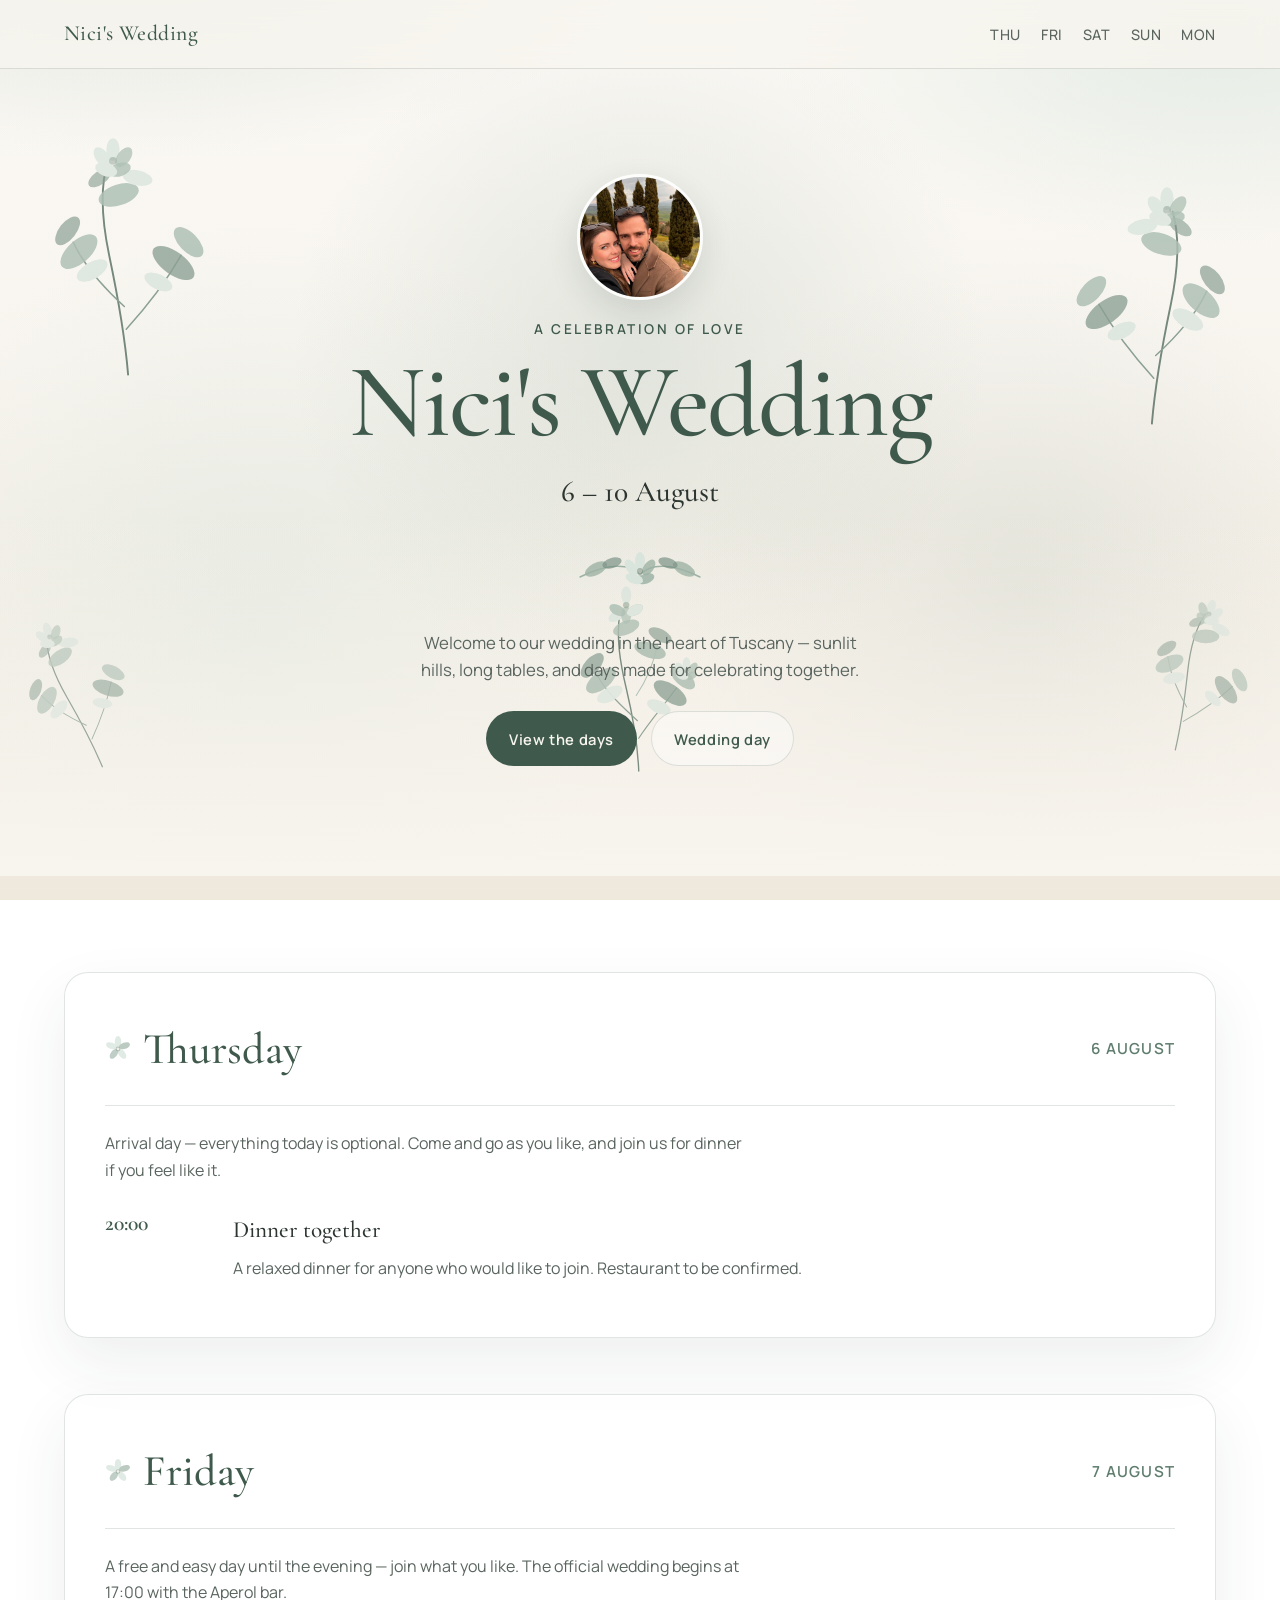
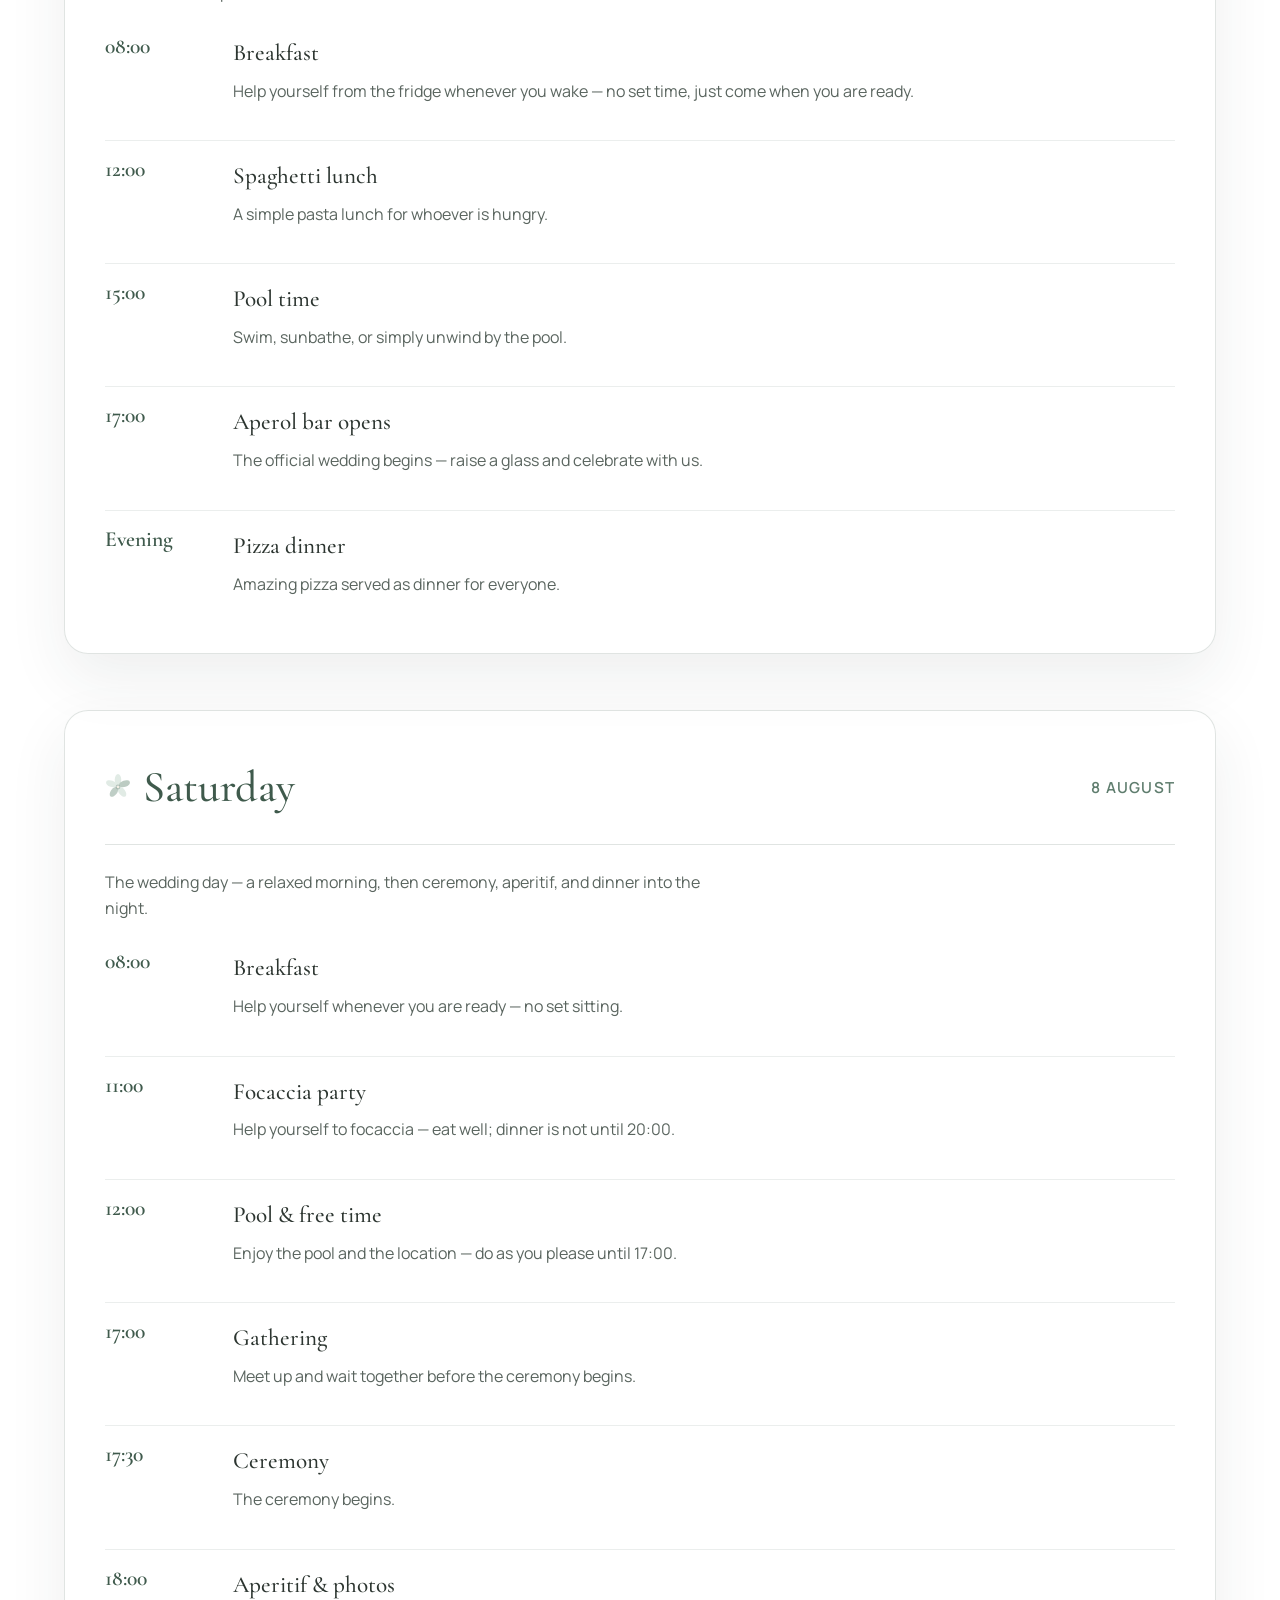
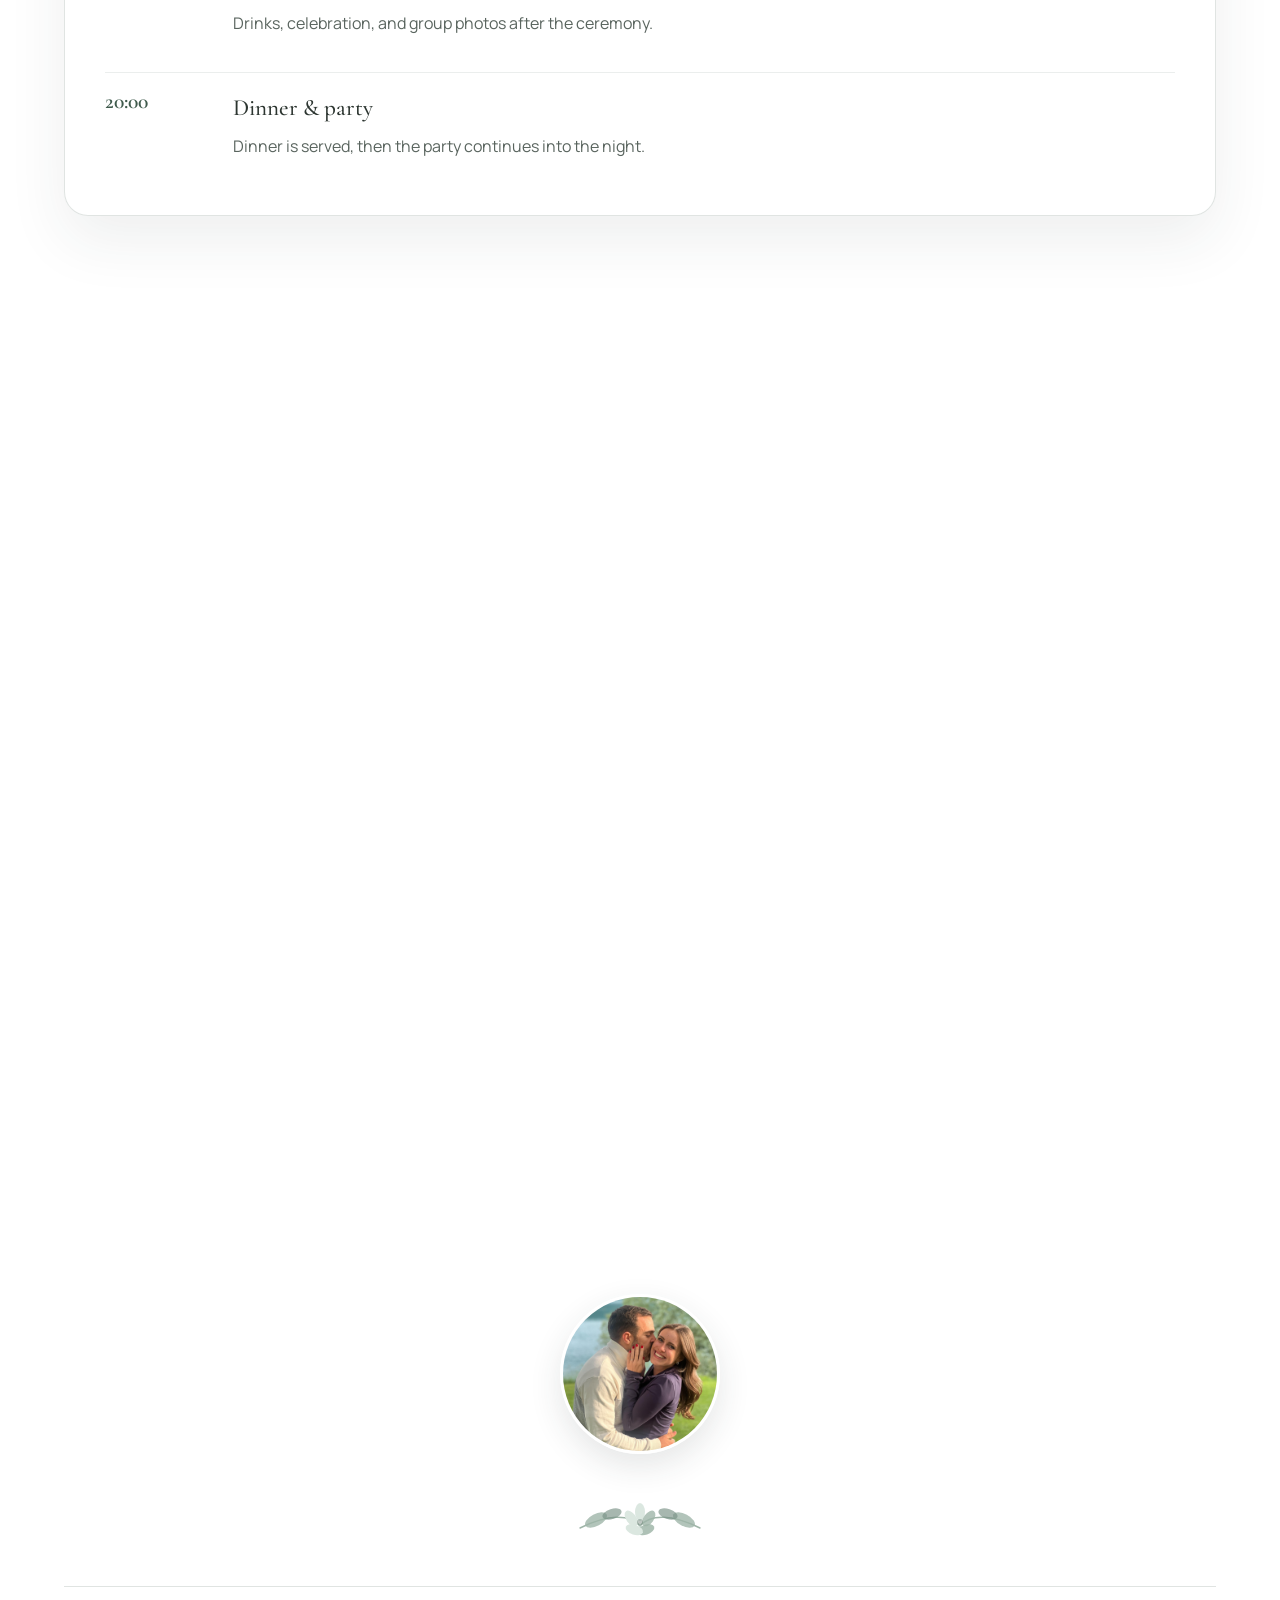
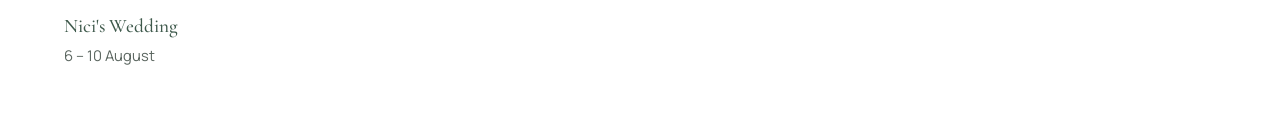
==== index.html @ cb0e4f80 "better" ====
<!DOCTYPE html>
<html lang="en">
  <head>
    <meta charset="UTF-8" />
    <meta name="viewport" content="width=device-width, initial-scale=1.0" />
    <title>Nici's Wedding</title>
    <meta
      name="description"
      content="Wedding plan for Nici's Wedding — 6 to 10 August."
    />
    <link rel="preconnect" href="https://fonts.googleapis.com" />
    <link rel="preconnect" href="https://fonts.gstatic.com" crossorigin />
    <link
      href="https://fonts.googleapis.com/css2?family=Cormorant+Garamond:ital,wght@0,400;0,500;0,600;1,400&family=Manrope:wght@400;500;600;700&display=swap"
      rel="stylesheet"
    />
    <link rel="stylesheet" href="css/styles.css" />
  </head>
  <body>
    <header class="site-header">
      <nav class="nav" aria-label="Primary">
        <a class="nav-brand" href="#top">Nici's Wedding</a>
        <ul class="nav-links">
          <li><a href="#thursday">Thu</a></li>
          <li><a href="#friday">Fri</a></li>
          <li><a href="#saturday">Sat</a></li>
          <li><a href="#sunday">Sun</a></li>
          <li><a href="#monday">Mon</a></li>
        </ul>
      </nav>
    </header>

    <main id="top">
      <section class="hero" aria-labelledby="hero-title">
        <div class="hero-atmosphere" aria-hidden="true"></div>
        <div class="hero-flora" aria-hidden="true">
          <img
            class="flora flora--sprig-left"
            src="assets/svg/sprig-left.svg"
            alt=""
            width="220"
            height="260"
          />
          <img
            class="flora flora--sprig-right"
            src="assets/svg/sprig-right.svg"
            alt=""
            width="220"
            height="260"
          />
          <img
            class="flora flora--corner-bl"
            src="assets/svg/sprig-left.svg"
            alt=""
            width="220"
            height="260"
          />
          <img
            class="flora flora--corner-br"
            src="assets/svg/sprig-right.svg"
            alt=""
            width="220"
            height="260"
          />
          <img
            class="flora flora--bouquet"
            src="assets/svg/bouquet.svg"
            alt=""
            width="280"
            height="320"
          />
        </div>
        <div class="hero-content">
          <img
            class="hero-photo"
            src="assets/images/nici1.jpeg"
            alt="The couple smiling together outdoors"
            width="400"
            height="400"
          />
          <p class="hero-kicker">A celebration of love</p>
          <h1 class="hero-title" id="hero-title">Nici's Wedding</h1>
          <p class="hero-dates">6 – 10 August</p>
          <img
            class="floral-divider"
            src="assets/svg/divider.svg"
            alt=""
            width="160"
            height="80"
            aria-hidden="true"
          />
          <p class="hero-lead">
            Welcome to our wedding in the heart of Tuscany — sunlit hills,
            long tables, and days made for celebrating together.
          </p>
          <div class="hero-cta">
            <a class="button button--primary" href="#thursday">View the days</a>
            <a class="button button--ghost" href="#saturday">Wedding day</a>
          </div>
        </div>
      </section>

      <section class="section" aria-label="Wedding days">
        <div class="timeline">
          <article class="day" id="thursday">
            <header class="day-header">
              <div class="day-heading">
                <img
                  class="floral-mark"
                  src="assets/svg/blossom.svg"
                  alt=""
                  width="64"
                  height="64"
                  aria-hidden="true"
                />
                <h3 class="day-title">Thursday</h3>
              </div>
              <p class="day-date">6 August</p>
            </header>
            <p class="day-intro">
              Arrival day — everything today is optional. Come and go as you
              like, and join us for dinner if you feel like it.
            </p>
            <ul class="events">
              <li class="event">
                <p class="event-time">20:00</p>
                <div class="event-body">
                  <h4>Dinner together</h4>
                  <p>
                    A relaxed dinner for anyone who would like to join.
                    Restaurant to be confirmed.
                  </p>
                </div>
              </li>
            </ul>
          </article>

          <article class="day" id="friday">
            <header class="day-header">
              <div class="day-heading">
                <img
                  class="floral-mark"
                  src="assets/svg/blossom.svg"
                  alt=""
                  width="64"
                  height="64"
                  aria-hidden="true"
                />
                <h3 class="day-title">Friday</h3>
              </div>
              <p class="day-date">7 August</p>
            </header>
            <p class="day-intro">
              A free and easy day until the evening — join what you like. The
              official wedding begins at 17:00 with the Aperol bar.
            </p>
            <ul class="events">
              <li class="event">
                <p class="event-time">08:00</p>
                <div class="event-body">
                  <h4>Breakfast</h4>
                  <p>
                    Help yourself from the fridge whenever you wake — no set
                    time, just come when you are ready.
                  </p>
                </div>
              </li>
              <li class="event">
                <p class="event-time">12:00</p>
                <div class="event-body">
                  <h4>Spaghetti lunch</h4>
                  <p>A simple pasta lunch for whoever is hungry.</p>
                </div>
              </li>
              <li class="event">
                <p class="event-time">15:00</p>
                <div class="event-body">
                  <h4>Pool time</h4>
                  <p>Swim, sunbathe, or simply unwind by the pool.</p>
                </div>
              </li>
              <li class="event">
                <p class="event-time">17:00</p>
                <div class="event-body">
                  <h4>Aperol bar opens</h4>
                  <p>
                    The official wedding begins — raise a glass and celebrate
                    with us.
                  </p>
                </div>
              </li>
              <li class="event">
                <p class="event-time">Evening</p>
                <div class="event-body">
                  <h4>Pizza dinner</h4>
                  <p>Amazing pizza served as dinner for everyone.</p>
                </div>
              </li>
            </ul>
          </article>

          <article class="day" id="saturday">
            <header class="day-header">
              <div class="day-heading">
                <img
                  class="floral-mark"
                  src="assets/svg/blossom.svg"
                  alt=""
                  width="64"
                  height="64"
                  aria-hidden="true"
                />
                <h3 class="day-title">Saturday</h3>
              </div>
              <p class="day-date">8 August</p>
            </header>
            <p class="day-intro">
              The wedding day — a relaxed morning, then ceremony, aperitif, and
              dinner into the night.
            </p>
            <ul class="events">
              <li class="event">
                <p class="event-time">08:00</p>
                <div class="event-body">
                  <h4>Breakfast</h4>
                  <p>
                    Help yourself whenever you are ready — no set sitting.
                  </p>
                </div>
              </li>
              <li class="event">
                <p class="event-time">11:00</p>
                <div class="event-body">
                  <h4>Focaccia party</h4>
                  <p>
                    Help yourself to focaccia — eat well; dinner is not until
                    20:00.
                  </p>
                </div>
              </li>
              <li class="event">
                <p class="event-time">12:00</p>
                <div class="event-body">
                  <h4>Pool &amp; free time</h4>
                  <p>
                    Enjoy the pool and the location — do as you please until
                    17:00.
                  </p>
                </div>
              </li>
              <li class="event">
                <p class="event-time">17:00</p>
                <div class="event-body">
                  <h4>Gathering</h4>
                  <p>
                    Meet up and wait together before the ceremony begins.
                  </p>
                </div>
              </li>
              <li class="event">
                <p class="event-time">17:30</p>
                <div class="event-body">
                  <h4>Ceremony</h4>
                  <p>The ceremony begins.</p>
                </div>
              </li>
              <li class="event">
                <p class="event-time">18:00</p>
                <div class="event-body">
                  <h4>Aperitif &amp; photos</h4>
                  <p>
                    Drinks, celebration, and group photos after the ceremony.
                  </p>
                </div>
              </li>
              <li class="event">
                <p class="event-time">20:00</p>
                <div class="event-body">
                  <h4>Dinner &amp; party</h4>
                  <p>Dinner is served, then the party continues into the night.</p>
                </div>
              </li>
            </ul>
          </article>

          <article class="day" id="sunday">
            <header class="day-header">
              <div class="day-heading">
                <img
                  class="floral-mark"
                  src="assets/svg/blossom.svg"
                  alt=""
                  width="64"
                  height="64"
                  aria-hidden="true"
                />
                <h3 class="day-title">Sunday</h3>
              </div>
              <p class="day-date">9 August</p>
            </header>
            <p class="day-intro">
              A free day to recover and enjoy — no lunch planned, just your own
              pace until we gather again in the evening.
            </p>
            <ul class="events">
              <li class="event">
                <p class="event-time">08:00</p>
                <div class="event-body">
                  <h4>Breakfast</h4>
                  <p>
                    Help yourself whenever you like, and eat as much as you
                    want. There will be no lunch — enjoy the day as you please.
                  </p>
                </div>
              </li>
              <li class="event">
                <p class="event-time">17:00</p>
                <div class="event-body">
                  <h4>Dinner &amp; BBQ</h4>
                  <p>
                    One last beautiful evening together — dinner and BBQ.
                  </p>
                </div>
              </li>
            </ul>
          </article>

          <article class="day" id="monday">
            <header class="day-header">
              <div class="day-heading">
                <img
                  class="floral-mark"
                  src="assets/svg/blossom.svg"
                  alt=""
                  width="64"
                  height="64"
                  aria-hidden="true"
                />
                <h3 class="day-title">Monday</h3>
              </div>
              <p class="day-date">10 August</p>
            </header>
            <p class="day-intro">
              Farewells and departures — thank you for being part of it.
            </p>
            <ul class="events">
              <li class="event">
                <p class="event-time">Before 10:00</p>
                <div class="event-body">
                  <h4>Departure</h4>
                  <p>Time to say goodbye and head home — please leave by 10:00.</p>
                </div>
              </li>
            </ul>
          </article>
        </div>
      </section>
    </main>

    <footer class="site-footer">
      <div class="closing-photo">
        <img
          src="assets/images/nici2.jpeg"
          alt="The couple in a warm embrace"
          width="400"
          height="400"
          loading="lazy"
        />
      </div>
      <div class="footer-flora" aria-hidden="true">
        <img
          class="floral-divider"
          src="assets/svg/divider.svg"
          alt=""
          width="160"
          height="80"
        />
      </div>
      <div class="footer">
        <div>
          <strong>Nici's Wedding</strong>
          <div>6 – 10 August</div>
        </div>
      </div>
    </footer>

    <script src="js/main.js?v=3"></script>
  </body>
</html>
---- css/styles.css ----
:root {
  --cream: #f8f5ef;
  --cream-deep: #efe8dc;
  --cream-soft: #fbf9f5;
  --ink: #2c3530;
  --ink-soft: #5a655f;
  --eucalyptus: #5f7d6e;
  --eucalyptus-deep: #3f5a4c;
  --eucalyptus-soft: #8fa99a;
  --eucalyptus-mist: #d5e3db;
  --line: rgba(63, 90, 76, 0.16);
  --shadow: 0 24px 60px rgba(44, 53, 48, 0.08);
  --radius: 1.5rem;
  --font-display: "Cormorant Garamond", "Times New Roman", serif;
  --font-body: "Manrope", "Segoe UI", sans-serif;
  --space: clamp(1.25rem, 3vw, 2.5rem);
  --max: 72rem;
  --header-offset: 6.5rem;
}

*,
*::before,
*::after {
  box-sizing: border-box;
}

html {
  scroll-behavior: smooth;
  scroll-padding-top: var(--header-offset);
}

body {
  margin: 0;
  min-height: 100vh;
  color: var(--ink);
  font-family: var(--font-body);
  font-weight: 400;
  line-height: 1.65;
  background:
    radial-gradient(ellipse 80% 50% at 10% -10%, rgba(143, 169, 154, 0.28), transparent 55%),
    radial-gradient(ellipse 70% 45% at 95% 5%, rgba(213, 227, 219, 0.55), transparent 50%),
    linear-gradient(180deg, var(--cream-soft) 0%, var(--cream) 40%, var(--cream-deep) 100%);
  background-attachment: fixed;
}

img {
  max-width: 100%;
  display: block;
}

a {
  color: var(--eucalyptus-deep);
  text-decoration-thickness: 1px;
  text-underline-offset: 0.2em;
}

a:hover {
  color: var(--eucalyptus);
}

.skip-link {
  position: absolute;
  left: 1rem;
  top: -4rem;
  z-index: 100;
  padding: 0.75rem 1rem;
  background: var(--eucalyptus-deep);
  color: var(--cream);
  border-radius: 0.5rem;
  transition: top 0.2s ease;
}

.skip-link:focus {
  top: 1rem;
}

.site-header {
  position: sticky;
  top: 0;
  z-index: 50;
  backdrop-filter: blur(14px);
  background: rgba(248, 245, 239, 0.78);
  border-bottom: 1px solid var(--line);
}

.nav {
  width: min(100% - 2rem, var(--max));
  margin: 0 auto;
  display: flex;
  align-items: center;
  justify-content: space-between;
  gap: 1rem;
  padding: 1rem 0;
}

.nav-brand {
  font-family: var(--font-display);
  font-size: 1.35rem;
  font-weight: 500;
  letter-spacing: 0.02em;
  color: var(--eucalyptus-deep);
  text-decoration: none;
}

.nav-links {
  display: flex;
  flex-wrap: wrap;
  gap: 0.35rem 1.25rem;
  list-style: none;
  margin: 0;
  padding: 0;
}

.nav-links a {
  color: var(--ink-soft);
  text-decoration: none;
  font-size: 0.9rem;
  font-weight: 500;
  letter-spacing: 0.04em;
  text-transform: uppercase;
}

.nav-links a:hover,
.nav-links a[aria-current="page"] {
  color: var(--eucalyptus-deep);
}

.badge {
  display: inline-flex;
  align-items: center;
  gap: 0.4rem;
  padding: 0.35rem 0.75rem;
  border: 1px solid var(--line);
  border-radius: 999px;
  background: rgba(255, 255, 255, 0.45);
  color: var(--eucalyptus-deep);
  font-size: 0.75rem;
  font-weight: 600;
  letter-spacing: 0.08em;
  text-transform: uppercase;
}

.hero {
  position: relative;
  min-height: calc(100svh - var(--header-offset));
  display: grid;
  place-items: center;
  overflow: hidden;
  isolation: isolate;
}

.hero-atmosphere {
  position: absolute;
  inset: 0;
  z-index: -1;
  background:
    linear-gradient(180deg, transparent 55%, var(--cream) 100%),
    radial-gradient(circle at 50% 35%, rgba(143, 169, 154, 0.22), transparent 42%),
    radial-gradient(circle at 20% 70%, rgba(213, 227, 219, 0.45), transparent 35%),
    radial-gradient(circle at 80% 65%, rgba(95, 125, 110, 0.12), transparent 30%);
}

.hero-flora {
  position: absolute;
  inset: 0;
  z-index: -1;
  pointer-events: none;
}

.flora {
  position: absolute;
  display: block;
  user-select: none;
  pointer-events: none;
}

.flora--sprig-left {
  top: 8%;
  left: max(-1rem, 2vw);
  width: clamp(7rem, 18vw, 13rem);
  opacity: 0.78;
  animation: drift 18s ease-in-out infinite;
}

.flora--sprig-right {
  top: 14%;
  right: max(-1rem, 2vw);
  width: clamp(7rem, 18vw, 13rem);
  opacity: 0.78;
  animation: drift 22s ease-in-out infinite reverse;
  animation-delay: -6s;
}

.flora--bouquet {
  left: 50%;
  bottom: 4%;
  width: clamp(6.5rem, 16vw, 11rem);
  transform: translateX(-50%);
  opacity: 0.72;
  animation: float-soft 10s ease-in-out infinite;
}

.flora--corner-bl {
  left: max(-0.5rem, 1vw);
  bottom: 6%;
  width: clamp(5rem, 12vw, 8.5rem);
  opacity: 0.55;
  transform: rotate(-18deg);
}

.flora--corner-br {
  right: max(-0.5rem, 1vw);
  bottom: 8%;
  width: clamp(5rem, 12vw, 8.5rem);
  opacity: 0.55;
  transform: rotate(18deg) scaleX(-1);
}

.hero-content {
  width: min(100% - 2rem, 42rem);
  text-align: center;
  padding: clamp(1rem, 3.5vh, 3rem) 0 clamp(1.25rem, 4vh, 3.5rem);
}

.hero-photo {
  width: clamp(5.5rem, 14vmin, 9.5rem);
  height: clamp(5.5rem, 14vmin, 9.5rem);
  margin: 0 auto clamp(0.75rem, 2vh, 1.35rem);
  border-radius: 50%;
  object-fit: cover;
  object-position: center 22%;
  border: 3px solid rgba(255, 255, 255, 0.85);
  box-shadow: 0 12px 32px rgba(44, 53, 48, 0.12);
  opacity: 0;
  animation: rise 0.9s ease forwards 0.05s;
}

.floral-divider {
  display: block;
  width: min(11rem, 55vw);
  margin: clamp(0.75rem, 2vh, 1.5rem) auto 0;
  opacity: 0.85;
}

.section-header .floral-divider {
  margin-left: 0;
}

.day-header .floral-mark {
  width: 1.6rem;
  height: 1.6rem;
  opacity: 0.7;
  flex-shrink: 0;
}

.footer-flora {
  display: flex;
  justify-content: center;
  margin-bottom: 1.25rem;
}

.footer-flora .floral-divider {
  margin: 0;
}

.hero-kicker {
  margin: 0 0 clamp(0.5rem, 1.5vh, 1.1rem);
  color: var(--eucalyptus-deep);
  font-size: 0.85rem;
  font-weight: 600;
  letter-spacing: 0.18em;
  text-transform: uppercase;
  opacity: 0;
  animation: rise 0.9s ease forwards 0.15s;
}

.hero-title {
  margin: 0;
  color: var(--eucalyptus-deep);
  font-family: var(--font-display);
  font-size: clamp(2.85rem, 9vw, 6.5rem);
  font-weight: 500;
  line-height: 0.95;
  letter-spacing: -0.02em;
  opacity: 0;
  animation: rise 1s ease forwards 0.3s;
}

.hero-dates {
  margin: clamp(0.65rem, 1.8vh, 1.35rem) 0 0;
  color: var(--ink);
  font-family: var(--font-display);
  font-size: clamp(1.2rem, 2.8vw, 1.85rem);
  font-weight: 500;
  opacity: 0;
  animation: rise 1s ease forwards 0.45s;
}

.hero-lead {
  margin: clamp(0.65rem, 1.5vh, 1rem) auto 0;
  max-width: 28rem;
  color: var(--ink-soft);
  font-size: clamp(0.95rem, 2.2vh, 1.05rem);
  opacity: 0;
  animation: rise 1s ease forwards 0.6s;
}

.closing-photo {
  display: flex;
  justify-content: center;
  padding: 0 1rem 2rem;
}

.closing-photo img {
  width: clamp(7.5rem, 22vw, 10rem);
  height: clamp(7.5rem, 22vw, 10rem);
  border-radius: 50%;
  object-fit: cover;
  object-position: center 18%;
  border: 3px solid rgba(255, 255, 255, 0.85);
  box-shadow: 0 12px 32px rgba(44, 53, 48, 0.12);
}

.hero-cta {
  margin-top: clamp(1rem, 3vh, 2rem);
  display: flex;
  justify-content: center;
  gap: 0.85rem;
  flex-wrap: wrap;
  opacity: 0;
  animation: rise 1s ease forwards 0.75s;
}

.button {
  display: inline-flex;
  align-items: center;
  justify-content: center;
  padding: 0.9rem 1.4rem;
  border-radius: 999px;
  border: 1px solid transparent;
  font-family: var(--font-body);
  font-size: 0.92rem;
  font-weight: 600;
  letter-spacing: 0.04em;
  text-decoration: none;
  transition: transform 0.2s ease, background 0.2s ease, color 0.2s ease, border-color 0.2s ease;
}

.button:hover {
  transform: translateY(-1px);
}

.button--primary {
  background: var(--eucalyptus-deep);
  color: var(--cream);
}

.button--primary:hover {
  background: var(--eucalyptus);
  color: var(--cream);
}

.button--ghost {
  background: rgba(255, 255, 255, 0.4);
  border-color: var(--line);
  color: var(--eucalyptus-deep);
}

.button--ghost:hover {
  background: rgba(255, 255, 255, 0.7);
  color: var(--eucalyptus-deep);
}

.section {
  width: min(100% - 2rem, var(--max));
  margin: 0 auto;
  padding: clamp(3.5rem, 8vw, 6rem) 0;
}

.section-header {
  max-width: 36rem;
  margin-bottom: clamp(2rem, 5vw, 3.5rem);
}

.section-eyebrow {
  margin: 0 0 0.75rem;
  color: var(--eucalyptus);
  font-size: 0.8rem;
  font-weight: 600;
  letter-spacing: 0.16em;
  text-transform: uppercase;
}

.section-title {
  margin: 0;
  font-family: var(--font-display);
  font-size: clamp(2.4rem, 5vw, 3.6rem);
  font-weight: 500;
  line-height: 1.1;
  color: var(--eucalyptus-deep);
}

.section-copy {
  margin: 1rem 0 0;
  color: var(--ink-soft);
  font-size: 1.05rem;
}

.timeline {
  display: grid;
  gap: clamp(2rem, 5vw, 3.5rem);
}

.day {
  padding: clamp(1.5rem, 4vw, 2.5rem);
  background: rgba(255, 255, 255, 0.48);
  border: 1px solid var(--line);
  border-radius: var(--radius);
  box-shadow: var(--shadow);
  opacity: 0;
  transform: translateY(1.25rem);
  transition: opacity 0.7s ease, transform 0.7s ease;
}

.couple-view .day {
  border: 2px solid #e8872d;
}

.day.is-visible {
  opacity: 1;
  transform: translateY(0);
}

.day-header {
  display: flex;
  flex-wrap: wrap;
  align-items: center;
  justify-content: space-between;
  gap: 0.75rem 1.5rem;
  padding-bottom: 1.25rem;
  margin-bottom: 1.5rem;
  border-bottom: 1px solid var(--line);
}

.day-heading {
  display: flex;
  align-items: center;
  gap: 0.75rem;
}

.day-title {
  margin: 0;
  font-family: var(--font-display);
  font-size: clamp(2rem, 4vw, 2.75rem);
  font-weight: 500;
  color: var(--eucalyptus-deep);
}

.day-date {
  margin: 0;
  color: var(--eucalyptus);
  font-size: 0.95rem;
  font-weight: 600;
  letter-spacing: 0.08em;
  text-transform: uppercase;
}

.day-intro {
  margin: 0 0 1.75rem;
  max-width: 40rem;
  color: var(--ink-soft);
}

.events {
  display: grid;
  gap: 1.25rem;
  list-style: none;
  margin: 0;
  padding: 0;
}

.event {
  display: grid;
  grid-template-columns: 6.5rem 1fr;
  gap: 1rem 1.5rem;
  padding: 1rem 0;
  border-top: 1px solid rgba(63, 90, 76, 0.1);
}

.event:first-child {
  border-top: 0;
  padding-top: 0;
}

.event-time {
  margin: 0;
  color: var(--eucalyptus-deep);
  font-family: var(--font-display);
  font-size: 1.35rem;
  font-weight: 600;
  line-height: 1.2;
}

.event-body h4 {
  margin: 0 0 0.35rem;
  font-family: var(--font-display);
  font-size: 1.45rem;
  font-weight: 500;
  color: var(--ink);
}

.event-body p {
  margin: 0;
  color: var(--ink-soft);
}

.couple-only {
  margin-top: 0.85rem;
  padding: 0.9rem 1rem;
  border-left: 3px solid var(--eucalyptus-soft);
  background: linear-gradient(90deg, rgba(213, 227, 219, 0.55), rgba(213, 227, 219, 0.15));
  border-radius: 0 0.75rem 0.75rem 0;
}

.couple-only strong {
  display: block;
  margin-bottom: 0.25rem;
  color: var(--eucalyptus-deep);
  font-size: 0.78rem;
  font-weight: 700;
  letter-spacing: 0.08em;
  text-transform: uppercase;
}

.couple-only p {
  margin: 0;
  color: var(--ink-soft);
  font-size: 0.95rem;
}

.note {
  margin-top: 1.5rem;
  padding: 1rem 1.15rem;
  background: rgba(255, 255, 255, 0.55);
  border: 1px dashed var(--eucalyptus-soft);
  border-radius: 1rem;
  color: var(--ink-soft);
  font-size: 0.95rem;
}

.site-footer {
  width: min(100% - 2rem, var(--max));
  margin: 0 auto;
  padding: 2.5rem 0 3rem;
}

.footer {
  padding-top: 1.5rem;
  border-top: 1px solid var(--line);
  display: flex;
  flex-wrap: wrap;
  justify-content: space-between;
  gap: 1rem;
  color: var(--ink-soft);
  font-size: 0.92rem;
}

.footer strong {
  font-family: var(--font-display);
  font-size: 1.2rem;
  font-weight: 500;
  color: var(--eucalyptus-deep);
}

@keyframes rise {
  from {
    opacity: 0;
    transform: translateY(1rem);
  }
  to {
    opacity: 1;
    transform: translateY(0);
  }
}

@keyframes drift {
  0%,
  100% {
    transform: translate(0, 0) rotate(0deg);
  }
  50% {
    transform: translate(0.6rem, -0.9rem) rotate(4deg);
  }
}

@keyframes float-soft {
  0%,
  100% {
    transform: translateX(-50%) translateY(0);
  }
  50% {
    transform: translateX(-50%) translateY(-0.6rem);
  }
}

@media (max-width: 800px) {
  .event {
    grid-template-columns: 1fr;
    gap: 0.35rem;
  }
}

@media (max-width: 560px) {
  .nav {
    gap: 0.65rem;
  }

  .nav-links {
    gap: 0.35rem 0.85rem;
  }

  .nav-links a {
    font-size: 0.82rem;
  }
}

@media (prefers-reduced-motion: reduce) {
  html {
    scroll-behavior: auto;
  }

  .hero-photo,
  .hero-kicker,
  .hero-title,
  .hero-dates,
  .hero-lead,
  .hero-cta,
  .flora,
  .day {
    animation: none;
    opacity: 1;
    transform: none;
  }

  .flora--bouquet {
    transform: translateX(-50%);
  }

  .flora--corner-bl {
    transform: rotate(-18deg);
  }

  .flora--corner-br {
    transform: rotate(18deg) scaleX(-1);
  }
}

@media (max-width: 700px) {
  .flora--corner-bl,
  .flora--corner-br {
    display: none;
  }

  .flora--bouquet {
    width: clamp(5.5rem, 28vw, 8rem);
    bottom: 2%;
  }
}
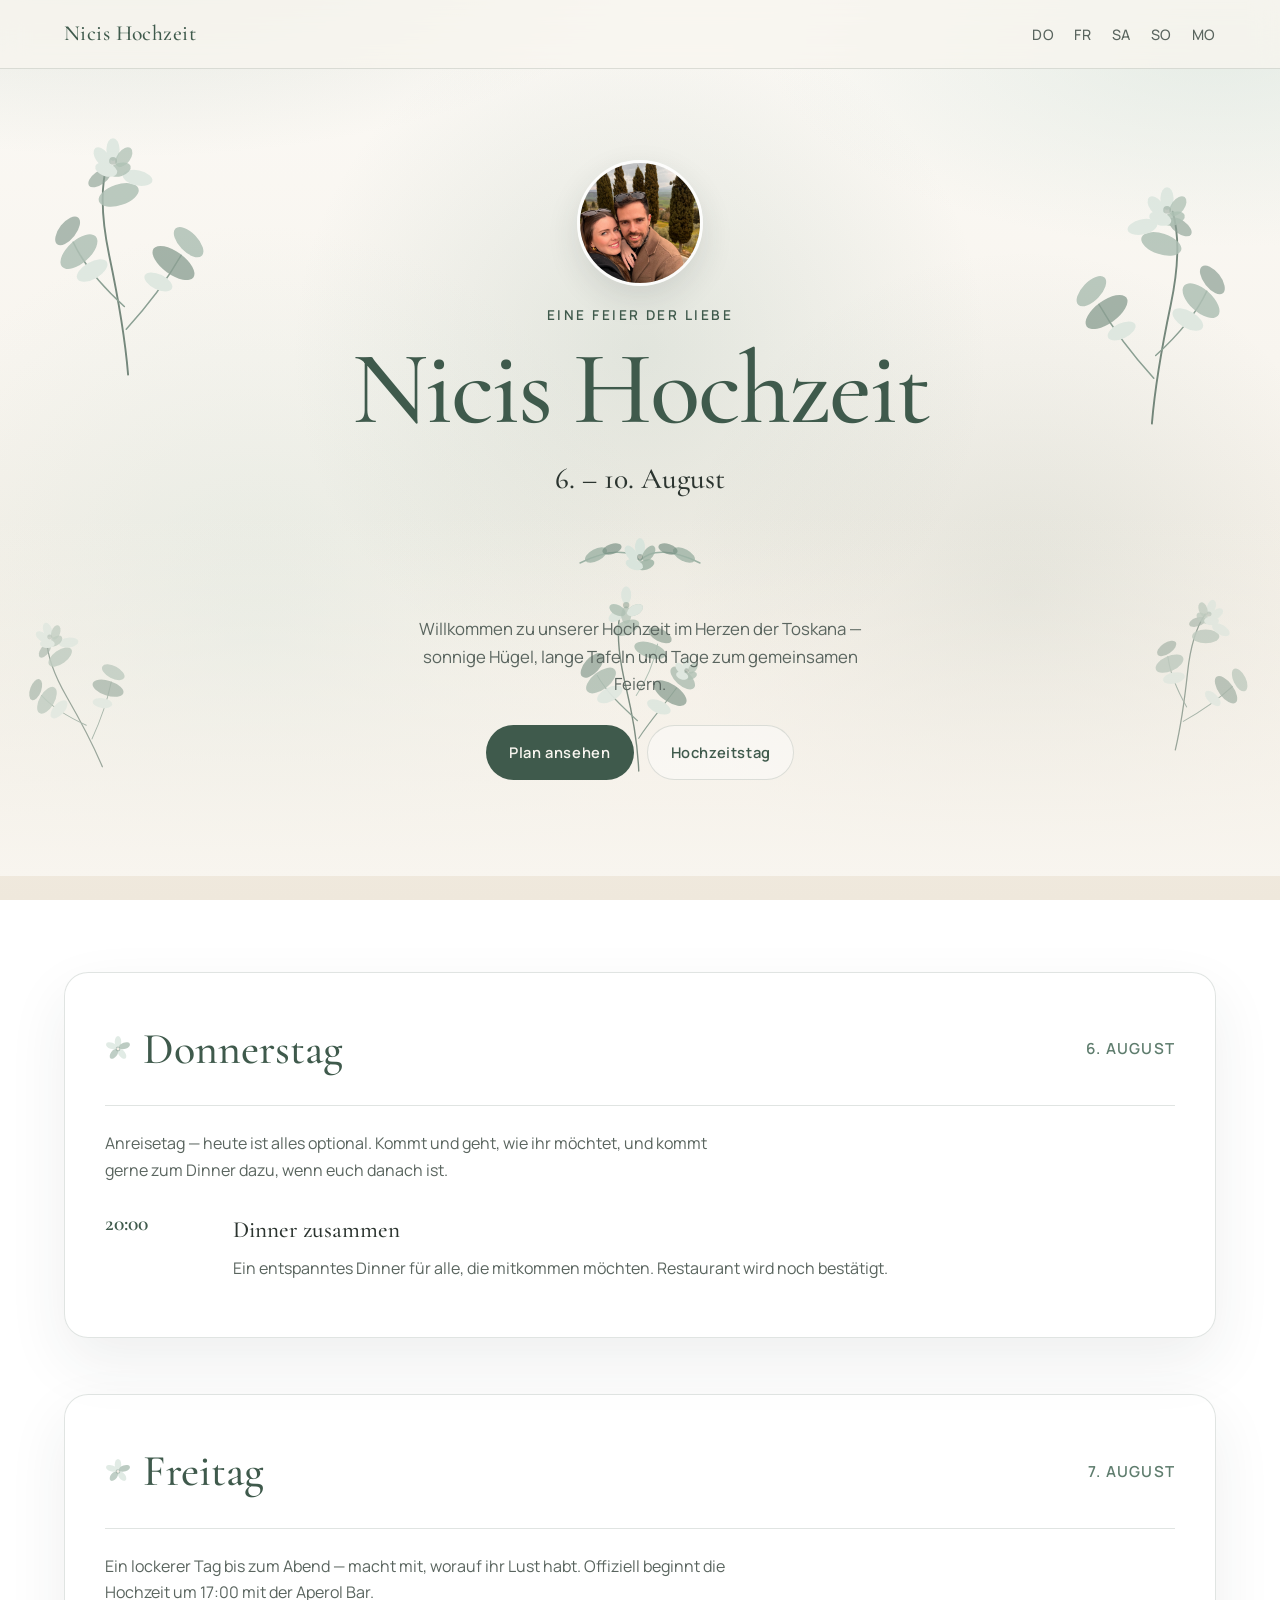
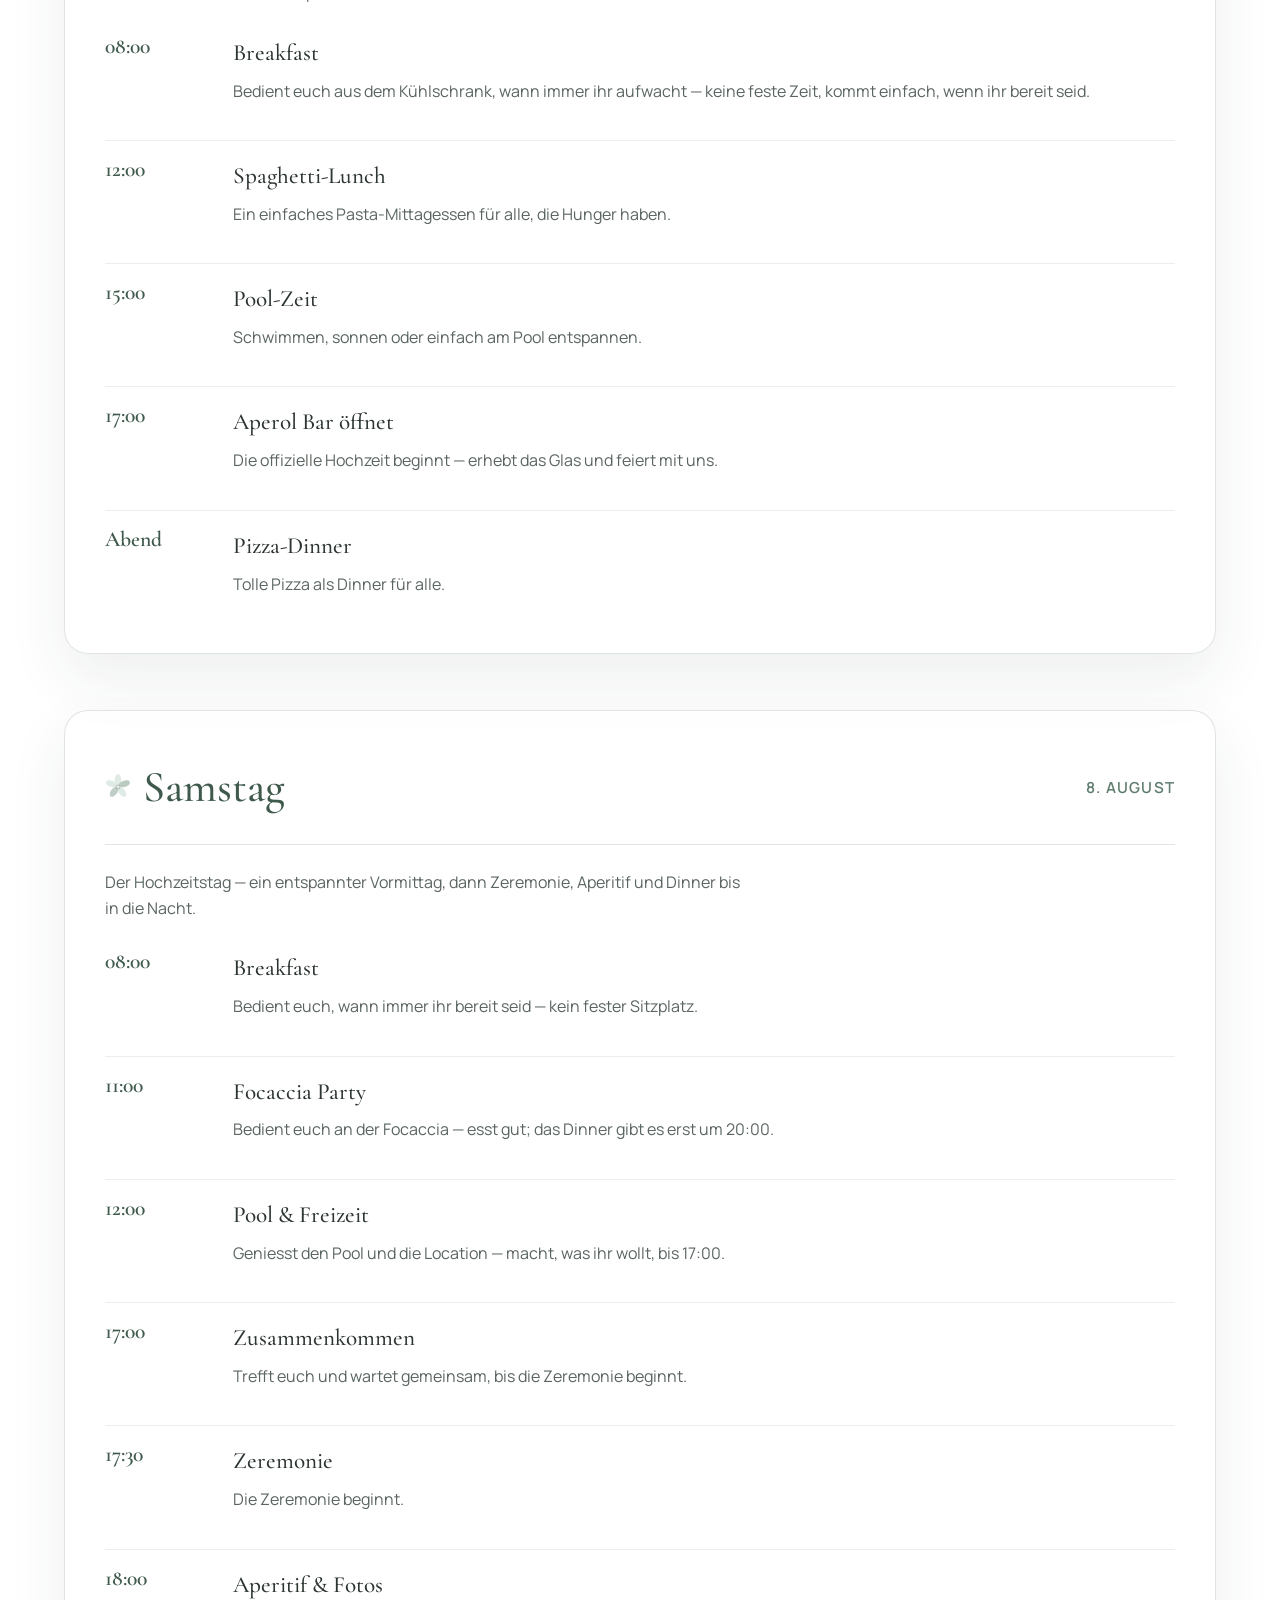
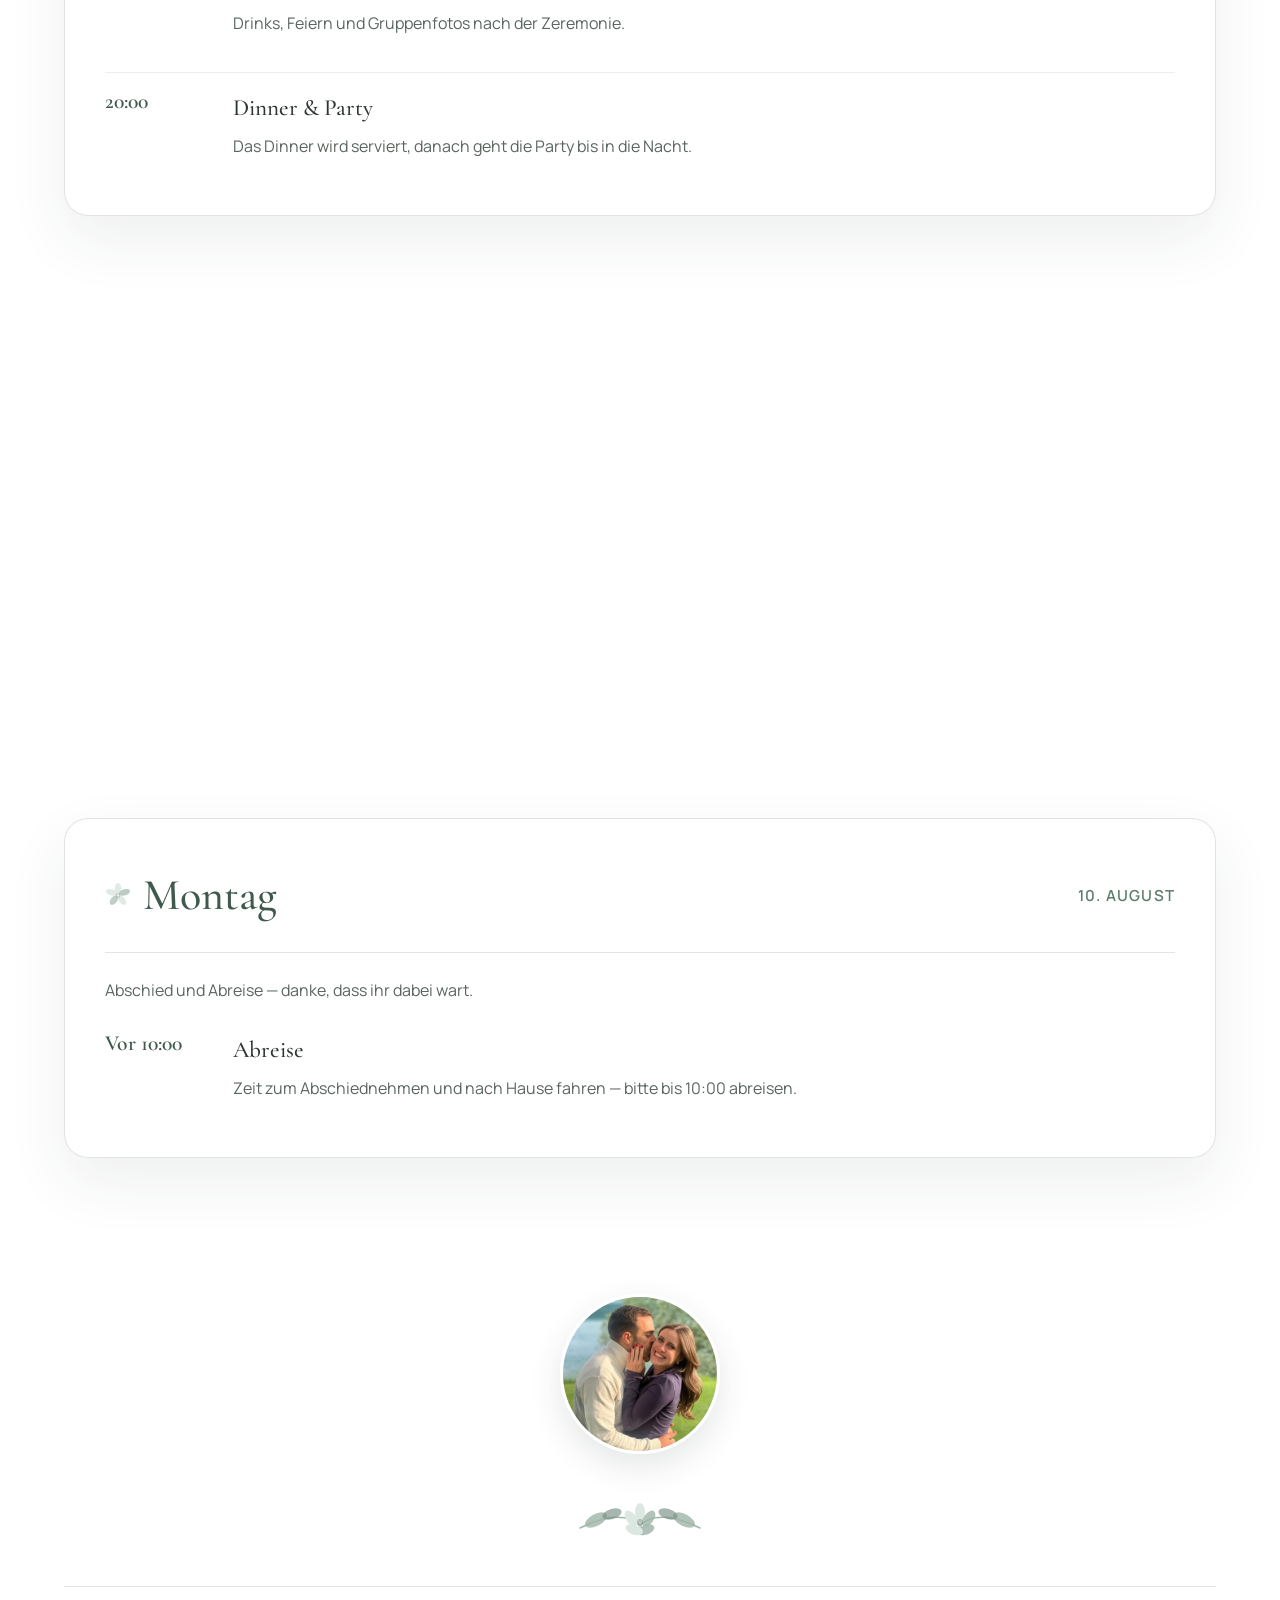
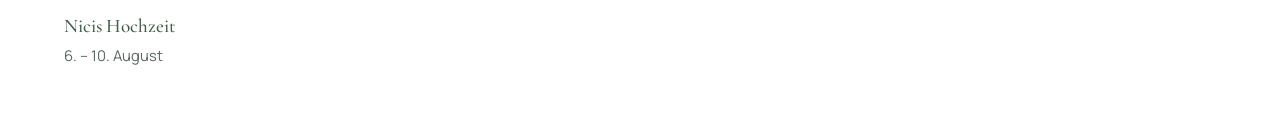
==== commit 6cb23694: "translate to german" ====
--- a/index.html
+++ b/index.html
@@ -1,12 +1,12 @@
 <!DOCTYPE html>
-<html lang="en">
+<html lang="de">
   <head>
     <meta charset="UTF-8" />
     <meta name="viewport" content="width=device-width, initial-scale=1.0" />
-    <title>Nici's Wedding</title>
+    <title>Nicis Hochzeit</title>
     <meta
       name="description"
-      content="Wedding plan for Nici's Wedding — 6 to 10 August."
+      content="Ablauf für Nicis Hochzeit — 6. bis 10. August."
     />
     <link rel="preconnect" href="https://fonts.googleapis.com" />
     <link rel="preconnect" href="https://fonts.gstatic.com" crossorigin />
@@ -18,14 +18,14 @@
   </head>
   <body>
     <header class="site-header">
-      <nav class="nav" aria-label="Primary">
-        <a class="nav-brand" href="#top">Nici's Wedding</a>
+      <nav class="nav" aria-label="Hauptnavigation">
+        <a class="nav-brand" href="#top">Nicis Hochzeit</a>
         <ul class="nav-links">
-          <li><a href="#thursday">Thu</a></li>
-          <li><a href="#friday">Fri</a></li>
-          <li><a href="#saturday">Sat</a></li>
-          <li><a href="#sunday">Sun</a></li>
-          <li><a href="#monday">Mon</a></li>
+          <li><a href="#thursday">Do</a></li>
+          <li><a href="#friday">Fr</a></li>
+          <li><a href="#saturday">Sa</a></li>
+          <li><a href="#sunday">So</a></li>
+          <li><a href="#monday">Mo</a></li>
         </ul>
       </nav>
     </header>
@@ -74,13 +74,13 @@
           <img
             class="hero-photo"
             src="assets/images/nici1.jpeg"
-            alt="The couple smiling together outdoors"
+            alt="Das Brautpaar lächelt gemeinsam im Freien"
             width="400"
             height="400"
           />
-          <p class="hero-kicker">A celebration of love</p>
-          <h1 class="hero-title" id="hero-title">Nici's Wedding</h1>
-          <p class="hero-dates">6 – 10 August</p>
+          <p class="hero-kicker">Eine Feier der Liebe</p>
+          <h1 class="hero-title" id="hero-title">Nicis Hochzeit</h1>
+          <p class="hero-dates">6. – 10. August</p>
           <img
             class="floral-divider"
             src="assets/svg/divider.svg"
@@ -90,17 +90,17 @@
             aria-hidden="true"
           />
           <p class="hero-lead">
-            Welcome to our wedding in the heart of Tuscany — sunlit hills,
-            long tables, and days made for celebrating together.
+            Willkommen zu unserer Hochzeit im Herzen der Toskana — sonnige Hügel,
+            lange Tafeln und Tage zum gemeinsamen Feiern.
           </p>
           <div class="hero-cta">
-            <a class="button button--primary" href="#thursday">View the days</a>
-            <a class="button button--ghost" href="#saturday">Wedding day</a>
+            <a class="button button--primary" href="#thursday">Plan ansehen</a>
+            <a class="button button--ghost" href="#saturday">Hochzeitstag</a>
           </div>
         </div>
       </section>
 
-      <section class="section" aria-label="Wedding days">
+      <section class="section" aria-label="Hochzeitstage">
         <div class="timeline">
           <article class="day" id="thursday">
             <header class="day-header">
@@ -113,22 +113,22 @@
                   height="64"
                   aria-hidden="true"
                 />
-                <h3 class="day-title">Thursday</h3>
-              </div>
-              <p class="day-date">6 August</p>
-            </header>
-            <p class="day-intro">
-              Arrival day — everything today is optional. Come and go as you
-              like, and join us for dinner if you feel like it.
+                <h3 class="day-title">Donnerstag</h3>
+              </div>
+              <p class="day-date">6. August</p>
+            </header>
+            <p class="day-intro">
+              Anreisetag — heute ist alles optional. Kommt und geht, wie ihr
+              möchtet, und kommt gerne zum Dinner dazu, wenn euch danach ist.
             </p>
             <ul class="events">
               <li class="event">
                 <p class="event-time">20:00</p>
                 <div class="event-body">
-                  <h4>Dinner together</h4>
-                  <p>
-                    A relaxed dinner for anyone who would like to join.
-                    Restaurant to be confirmed.
+                  <h4>Dinner zusammen</h4>
+                  <p>
+                    Ein entspanntes Dinner für alle, die mitkommen möchten.
+                    Restaurant wird noch bestätigt.
                   </p>
                 </div>
               </li>
@@ -146,13 +146,13 @@
                   height="64"
                   aria-hidden="true"
                 />
-                <h3 class="day-title">Friday</h3>
-              </div>
-              <p class="day-date">7 August</p>
-            </header>
-            <p class="day-intro">
-              A free and easy day until the evening — join what you like. The
-              official wedding begins at 17:00 with the Aperol bar.
+                <h3 class="day-title">Freitag</h3>
+              </div>
+              <p class="day-date">7. August</p>
+            </header>
+            <p class="day-intro">
+              Ein lockerer Tag bis zum Abend — macht mit, worauf ihr Lust habt.
+              Offiziell beginnt die Hochzeit um 17:00 mit der Aperol Bar.
             </p>
             <ul class="events">
               <li class="event">
@@ -160,40 +160,40 @@
                 <div class="event-body">
                   <h4>Breakfast</h4>
                   <p>
-                    Help yourself from the fridge whenever you wake — no set
-                    time, just come when you are ready.
+                    Bedient euch aus dem Kühlschrank, wann immer ihr aufwacht —
+                    keine feste Zeit, kommt einfach, wenn ihr bereit seid.
                   </p>
                 </div>
               </li>
               <li class="event">
                 <p class="event-time">12:00</p>
                 <div class="event-body">
-                  <h4>Spaghetti lunch</h4>
-                  <p>A simple pasta lunch for whoever is hungry.</p>
+                  <h4>Spaghetti-Lunch</h4>
+                  <p>Ein einfaches Pasta-Mittagessen für alle, die Hunger haben.</p>
                 </div>
               </li>
               <li class="event">
                 <p class="event-time">15:00</p>
                 <div class="event-body">
-                  <h4>Pool time</h4>
-                  <p>Swim, sunbathe, or simply unwind by the pool.</p>
+                  <h4>Pool-Zeit</h4>
+                  <p>Schwimmen, sonnen oder einfach am Pool entspannen.</p>
                 </div>
               </li>
               <li class="event">
                 <p class="event-time">17:00</p>
                 <div class="event-body">
-                  <h4>Aperol bar opens</h4>
-                  <p>
-                    The official wedding begins — raise a glass and celebrate
-                    with us.
-                  </p>
-                </div>
-              </li>
-              <li class="event">
-                <p class="event-time">Evening</p>
-                <div class="event-body">
-                  <h4>Pizza dinner</h4>
-                  <p>Amazing pizza served as dinner for everyone.</p>
+                  <h4>Aperol Bar öffnet</h4>
+                  <p>
+                    Die offizielle Hochzeit beginnt — erhebt das Glas und feiert
+                    mit uns.
+                  </p>
+                </div>
+              </li>
+              <li class="event">
+                <p class="event-time">Abend</p>
+                <div class="event-body">
+                  <h4>Pizza-Dinner</h4>
+                  <p>Tolle Pizza als Dinner für alle.</p>
                 </div>
               </li>
             </ul>
@@ -210,13 +210,13 @@
                   height="64"
                   aria-hidden="true"
                 />
-                <h3 class="day-title">Saturday</h3>
-              </div>
-              <p class="day-date">8 August</p>
-            </header>
-            <p class="day-intro">
-              The wedding day — a relaxed morning, then ceremony, aperitif, and
-              dinner into the night.
+                <h3 class="day-title">Samstag</h3>
+              </div>
+              <p class="day-date">8. August</p>
+            </header>
+            <p class="day-intro">
+              Der Hochzeitstag — ein entspannter Vormittag, dann Zeremonie,
+              Aperitif und Dinner bis in die Nacht.
             </p>
             <ul class="events">
               <li class="event">
@@ -224,60 +224,61 @@
                 <div class="event-body">
                   <h4>Breakfast</h4>
                   <p>
-                    Help yourself whenever you are ready — no set sitting.
+                    Bedient euch, wann immer ihr bereit seid — kein fester
+                    Sitzplatz.
                   </p>
                 </div>
               </li>
               <li class="event">
                 <p class="event-time">11:00</p>
                 <div class="event-body">
-                  <h4>Focaccia party</h4>
-                  <p>
-                    Help yourself to focaccia — eat well; dinner is not until
-                    20:00.
+                  <h4>Focaccia Party</h4>
+                  <p>
+                    Bedient euch an der Focaccia — esst gut; das Dinner gibt es
+                    erst um 20:00.
                   </p>
                 </div>
               </li>
               <li class="event">
                 <p class="event-time">12:00</p>
                 <div class="event-body">
-                  <h4>Pool &amp; free time</h4>
-                  <p>
-                    Enjoy the pool and the location — do as you please until
-                    17:00.
+                  <h4>Pool &amp; Freizeit</h4>
+                  <p>
+                    Geniesst den Pool und die Location — macht, was ihr wollt,
+                    bis 17:00.
                   </p>
                 </div>
               </li>
               <li class="event">
                 <p class="event-time">17:00</p>
                 <div class="event-body">
-                  <h4>Gathering</h4>
-                  <p>
-                    Meet up and wait together before the ceremony begins.
+                  <h4>Zusammenkommen</h4>
+                  <p>
+                    Trefft euch und wartet gemeinsam, bis die Zeremonie beginnt.
                   </p>
                 </div>
               </li>
               <li class="event">
                 <p class="event-time">17:30</p>
                 <div class="event-body">
-                  <h4>Ceremony</h4>
-                  <p>The ceremony begins.</p>
+                  <h4>Zeremonie</h4>
+                  <p>Die Zeremonie beginnt.</p>
                 </div>
               </li>
               <li class="event">
                 <p class="event-time">18:00</p>
                 <div class="event-body">
-                  <h4>Aperitif &amp; photos</h4>
-                  <p>
-                    Drinks, celebration, and group photos after the ceremony.
+                  <h4>Aperitif &amp; Fotos</h4>
+                  <p>
+                    Drinks, Feiern und Gruppenfotos nach der Zeremonie.
                   </p>
                 </div>
               </li>
               <li class="event">
                 <p class="event-time">20:00</p>
                 <div class="event-body">
-                  <h4>Dinner &amp; party</h4>
-                  <p>Dinner is served, then the party continues into the night.</p>
+                  <h4>Dinner &amp; Party</h4>
+                  <p>Das Dinner wird serviert, danach geht die Party bis in die Nacht.</p>
                 </div>
               </li>
             </ul>
@@ -294,13 +295,13 @@
                   height="64"
                   aria-hidden="true"
                 />
-                <h3 class="day-title">Sunday</h3>
-              </div>
-              <p class="day-date">9 August</p>
-            </header>
-            <p class="day-intro">
-              A free day to recover and enjoy — no lunch planned, just your own
-              pace until we gather again in the evening.
+                <h3 class="day-title">Sonntag</h3>
+              </div>
+              <p class="day-date">9. August</p>
+            </header>
+            <p class="day-intro">
+              Ein freier Tag zum Erholen und Geniessen — kein Mittagessen geplant,
+              einfach euer eigenes Tempo, bis wir uns am Abend wieder treffen.
             </p>
             <ul class="events">
               <li class="event">
@@ -308,8 +309,9 @@
                 <div class="event-body">
                   <h4>Breakfast</h4>
                   <p>
-                    Help yourself whenever you like, and eat as much as you
-                    want. There will be no lunch — enjoy the day as you please.
+                    Bedient euch, wann immer ihr möchtet, und esst so viel ihr
+                    wollt. Es gibt kein Mittagessen — geniesst den Tag, wie ihr
+                    wollt.
                   </p>
                 </div>
               </li>
@@ -318,7 +320,7 @@
                 <div class="event-body">
                   <h4>Dinner &amp; BBQ</h4>
                   <p>
-                    One last beautiful evening together — dinner and BBQ.
+                    Ein letzter schöner Abend zusammen — Dinner und BBQ.
                   </p>
                 </div>
               </li>
@@ -336,19 +338,19 @@
                   height="64"
                   aria-hidden="true"
                 />
-                <h3 class="day-title">Monday</h3>
-              </div>
-              <p class="day-date">10 August</p>
-            </header>
-            <p class="day-intro">
-              Farewells and departures — thank you for being part of it.
-            </p>
-            <ul class="events">
-              <li class="event">
-                <p class="event-time">Before 10:00</p>
-                <div class="event-body">
-                  <h4>Departure</h4>
-                  <p>Time to say goodbye and head home — please leave by 10:00.</p>
+                <h3 class="day-title">Montag</h3>
+              </div>
+              <p class="day-date">10. August</p>
+            </header>
+            <p class="day-intro">
+              Abschied und Abreise — danke, dass ihr dabei wart.
+            </p>
+            <ul class="events">
+              <li class="event">
+                <p class="event-time">Vor 10:00</p>
+                <div class="event-body">
+                  <h4>Abreise</h4>
+                  <p>Zeit zum Abschiednehmen und nach Hause fahren — bitte bis 10:00 abreisen.</p>
                 </div>
               </li>
             </ul>
@@ -361,7 +363,7 @@
       <div class="closing-photo">
         <img
           src="assets/images/nici2.jpeg"
-          alt="The couple in a warm embrace"
+          alt="Das Brautpaar in einer warmen Umarmung"
           width="400"
           height="400"
           loading="lazy"
@@ -378,8 +380,8 @@
       </div>
       <div class="footer">
         <div>
-          <strong>Nici's Wedding</strong>
-          <div>6 – 10 August</div>
+          <strong>Nicis Hochzeit</strong>
+          <div>6. – 10. August</div>
         </div>
       </div>
     </footer>
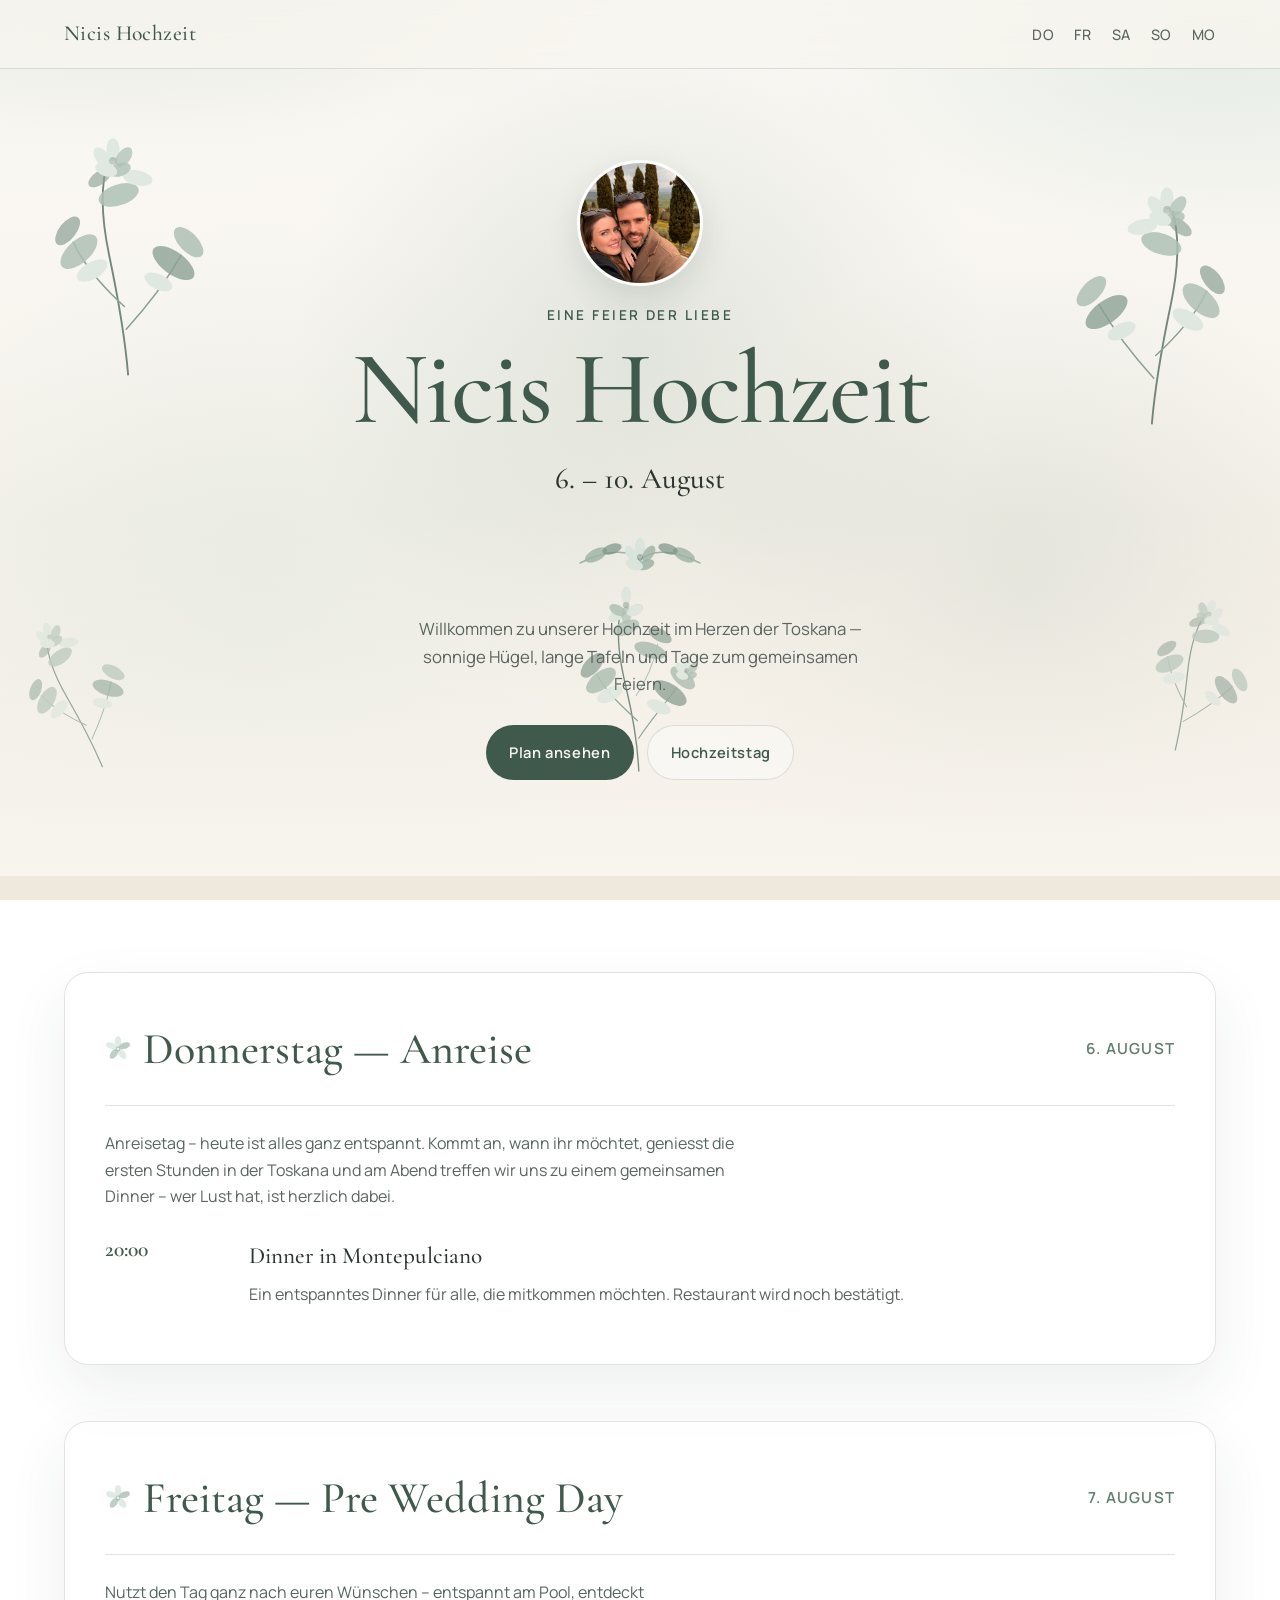
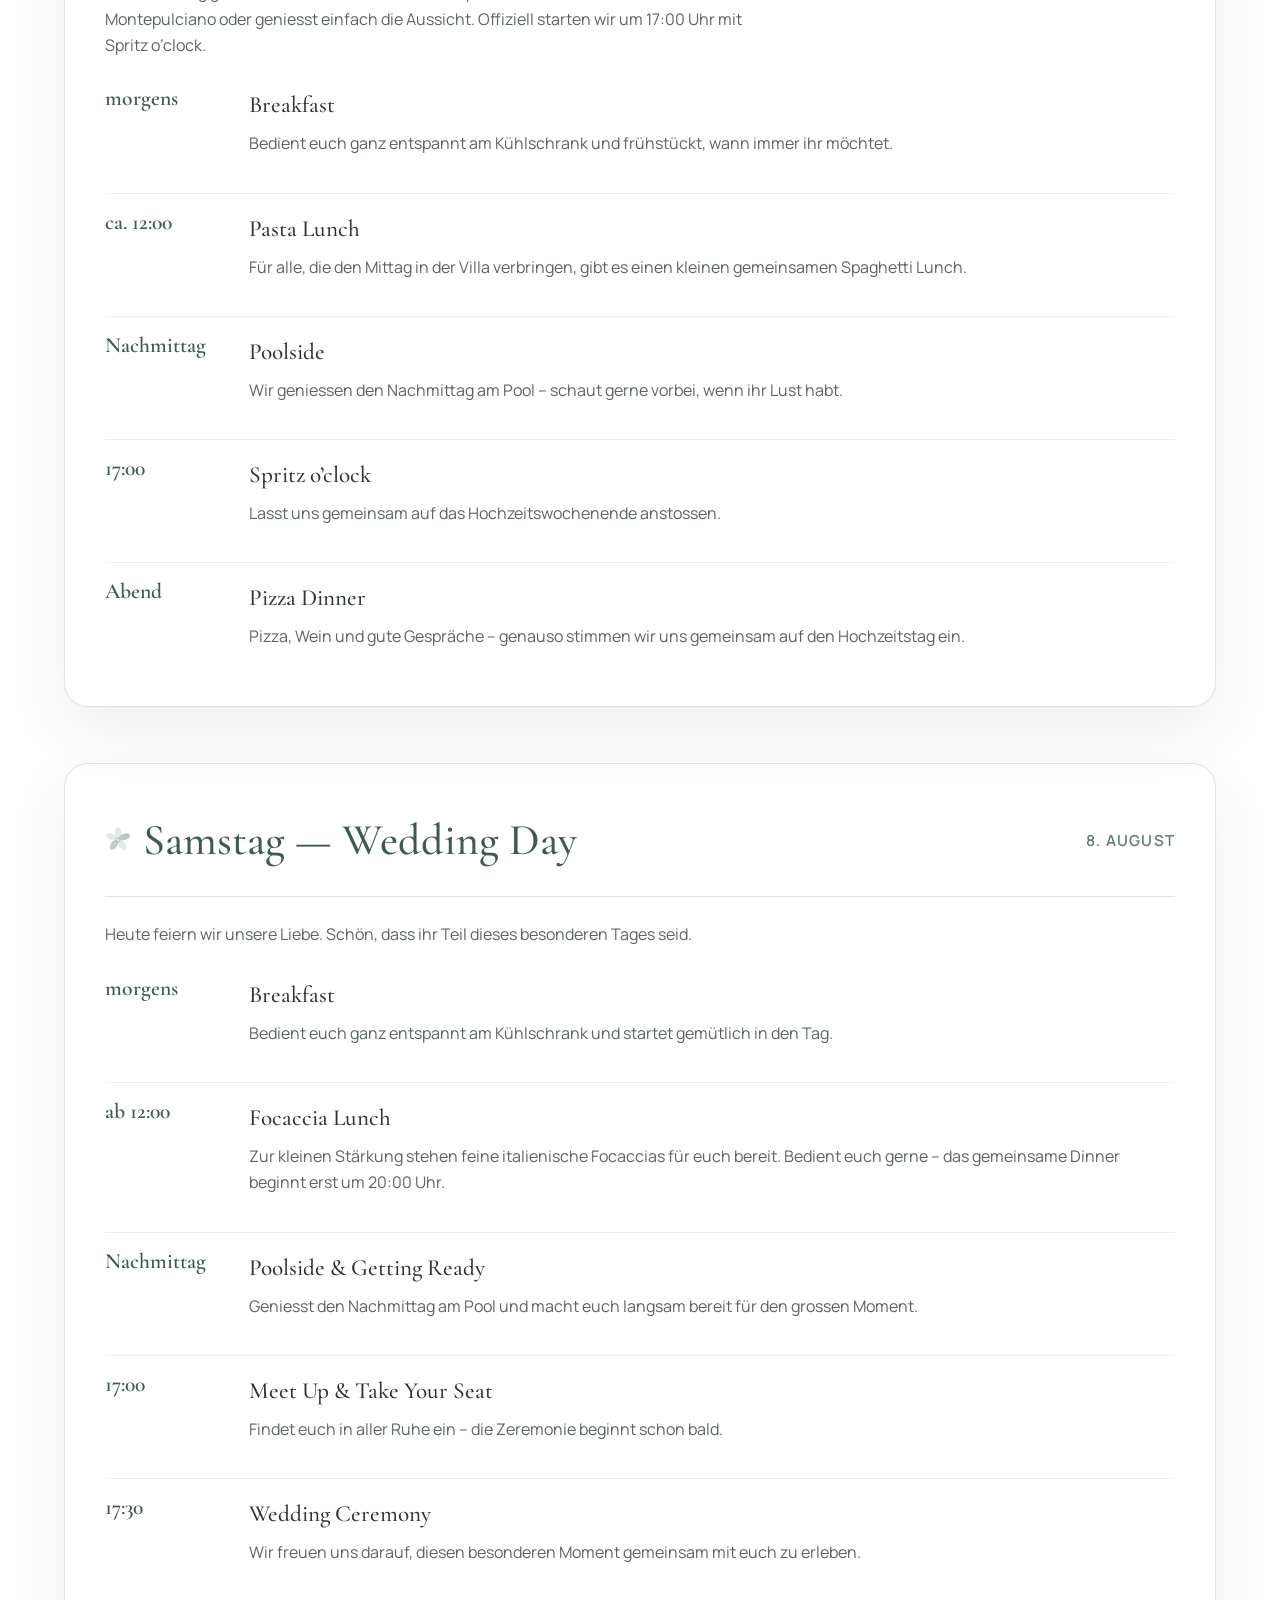
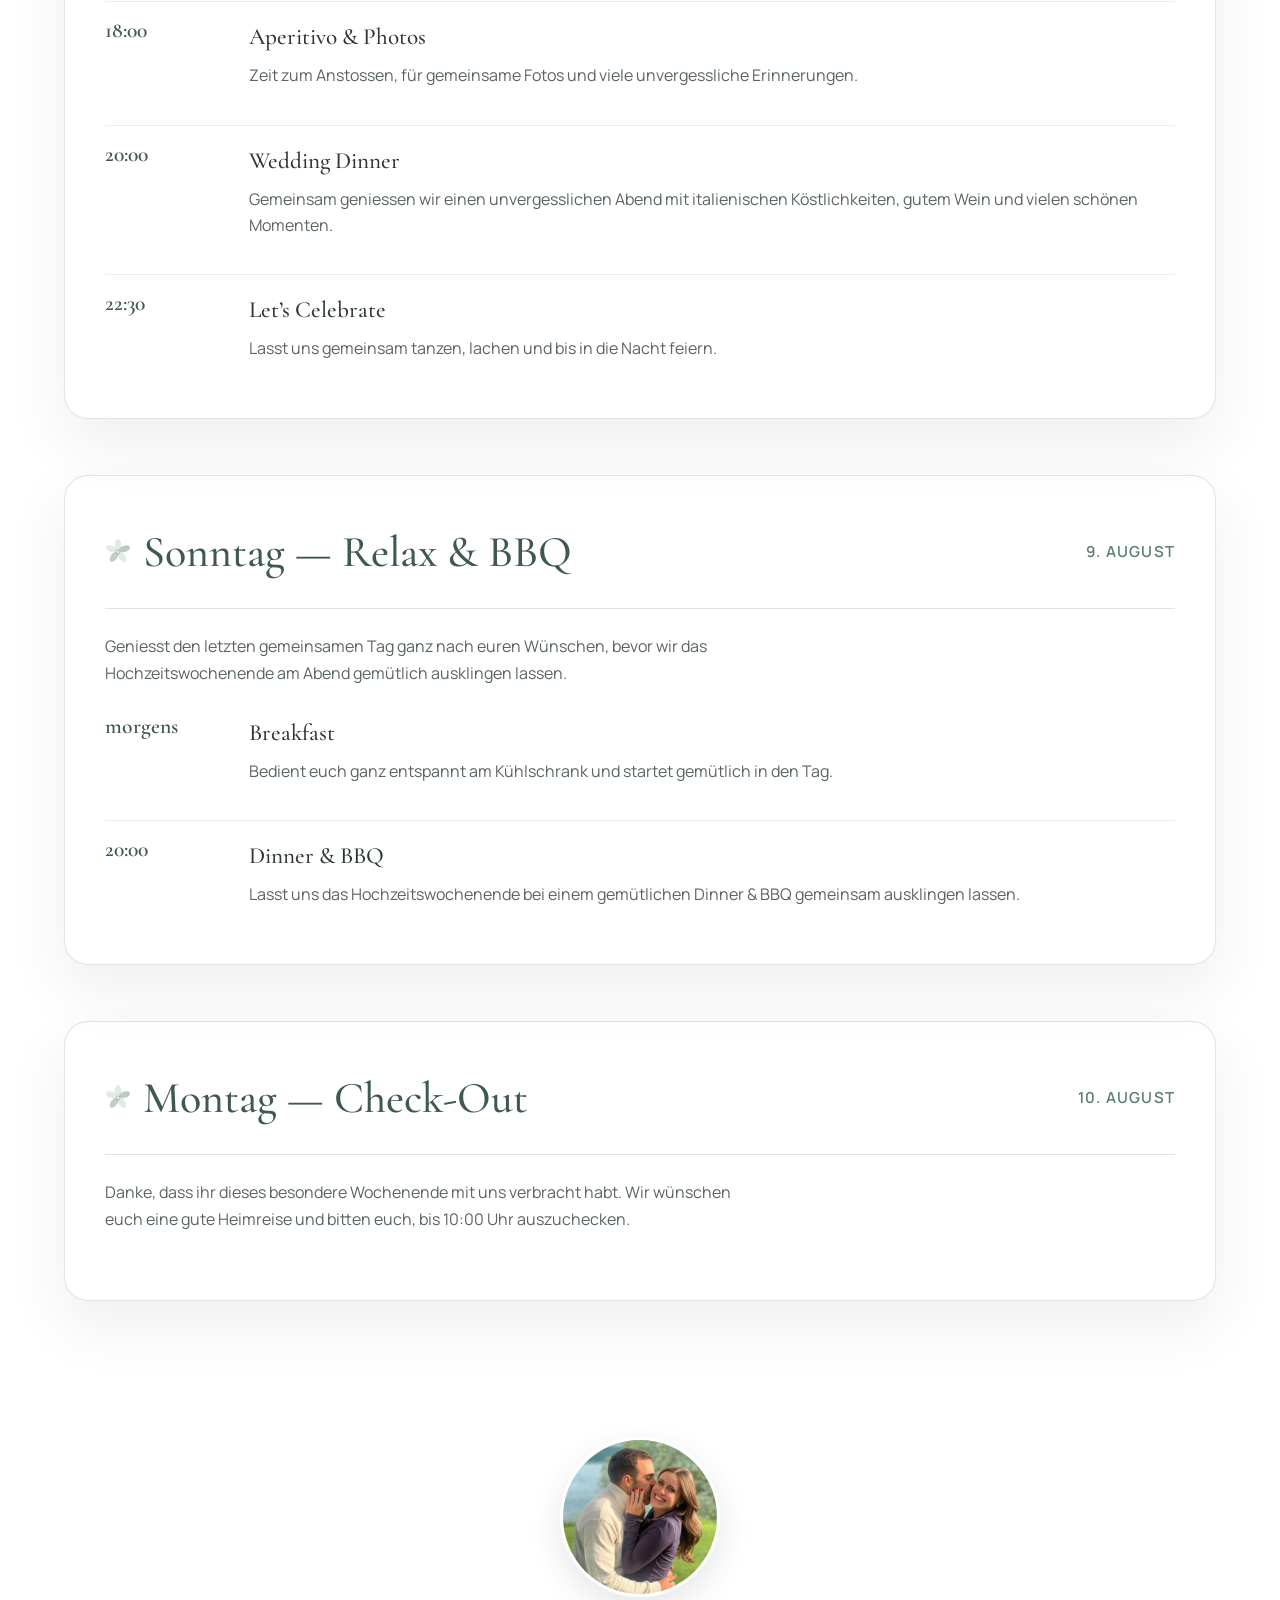
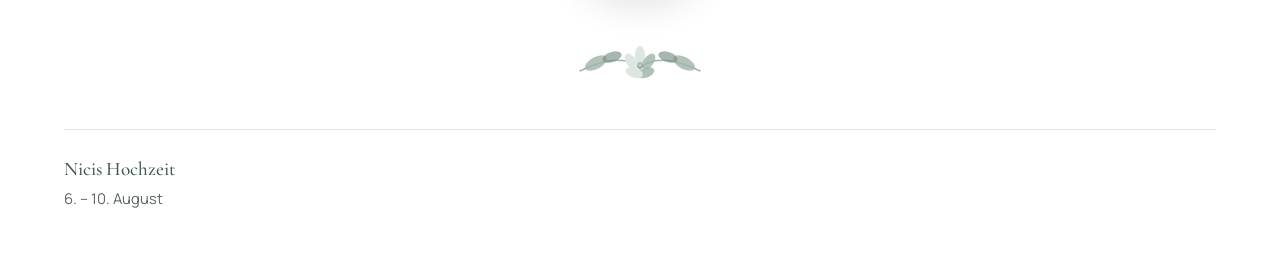
==== commit 6ab2f465: "rephrase jasmin" ====
--- a/index.html
+++ b/index.html
@@ -113,19 +113,21 @@
                   height="64"
                   aria-hidden="true"
                 />
-                <h3 class="day-title">Donnerstag</h3>
+                <h3 class="day-title">Donnerstag — Anreise</h3>
               </div>
               <p class="day-date">6. August</p>
             </header>
             <p class="day-intro">
-              Anreisetag — heute ist alles optional. Kommt und geht, wie ihr
-              möchtet, und kommt gerne zum Dinner dazu, wenn euch danach ist.
+              Anreisetag – heute ist alles ganz entspannt. Kommt an, wann ihr
+              möchtet, geniesst die ersten Stunden in der Toskana und am Abend
+              treffen wir uns zu einem gemeinsamen Dinner – wer Lust hat, ist
+              herzlich dabei.
             </p>
             <ul class="events">
               <li class="event">
                 <p class="event-time">20:00</p>
                 <div class="event-body">
-                  <h4>Dinner zusammen</h4>
+                  <h4>Dinner in Montepulciano</h4>
                   <p>
                     Ein entspanntes Dinner für alle, die mitkommen möchten.
                     Restaurant wird noch bestätigt.
@@ -146,54 +148,63 @@
                   height="64"
                   aria-hidden="true"
                 />
-                <h3 class="day-title">Freitag</h3>
+                <h3 class="day-title">Freitag — Pre Wedding Day</h3>
               </div>
               <p class="day-date">7. August</p>
             </header>
             <p class="day-intro">
-              Ein lockerer Tag bis zum Abend — macht mit, worauf ihr Lust habt.
-              Offiziell beginnt die Hochzeit um 17:00 mit der Aperol Bar.
+              Nutzt den Tag ganz nach euren Wünschen – entspannt am Pool,
+              entdeckt Montepulciano oder geniesst einfach die Aussicht.
+              Offiziell starten wir um 17:00 Uhr mit Spritz o’clock.
             </p>
             <ul class="events">
               <li class="event">
-                <p class="event-time">08:00</p>
+                <p class="event-time">morgens</p>
                 <div class="event-body">
                   <h4>Breakfast</h4>
                   <p>
-                    Bedient euch aus dem Kühlschrank, wann immer ihr aufwacht —
-                    keine feste Zeit, kommt einfach, wenn ihr bereit seid.
-                  </p>
-                </div>
-              </li>
-              <li class="event">
-                <p class="event-time">12:00</p>
-                <div class="event-body">
-                  <h4>Spaghetti-Lunch</h4>
-                  <p>Ein einfaches Pasta-Mittagessen für alle, die Hunger haben.</p>
-                </div>
-              </li>
-              <li class="event">
-                <p class="event-time">15:00</p>
-                <div class="event-body">
-                  <h4>Pool-Zeit</h4>
-                  <p>Schwimmen, sonnen oder einfach am Pool entspannen.</p>
+                    Bedient euch ganz entspannt am Kühlschrank und frühstückt,
+                    wann immer ihr möchtet.
+                  </p>
+                </div>
+              </li>
+              <li class="event">
+                <p class="event-time">ca. 12:00</p>
+                <div class="event-body">
+                  <h4>Pasta Lunch</h4>
+                  <p>
+                    Für alle, die den Mittag in der Villa verbringen, gibt es
+                    einen kleinen gemeinsamen Spaghetti Lunch.
+                  </p>
+                </div>
+              </li>
+              <li class="event">
+                <p class="event-time">Nachmittag</p>
+                <div class="event-body">
+                  <h4>Poolside</h4>
+                  <p>
+                    Wir geniessen den Nachmittag am Pool – schaut gerne vorbei,
+                    wenn ihr Lust habt.
+                  </p>
                 </div>
               </li>
               <li class="event">
                 <p class="event-time">17:00</p>
                 <div class="event-body">
-                  <h4>Aperol Bar öffnet</h4>
-                  <p>
-                    Die offizielle Hochzeit beginnt — erhebt das Glas und feiert
-                    mit uns.
+                  <h4>Spritz o’clock</h4>
+                  <p>
+                    Lasst uns gemeinsam auf das Hochzeitswochenende anstossen.
                   </p>
                 </div>
               </li>
               <li class="event">
                 <p class="event-time">Abend</p>
                 <div class="event-body">
-                  <h4>Pizza-Dinner</h4>
-                  <p>Tolle Pizza als Dinner für alle.</p>
+                  <h4>Pizza Dinner</h4>
+                  <p>
+                    Pizza, Wein und gute Gespräche – genauso stimmen wir uns
+                    gemeinsam auf den Hochzeitstag ein.
+                  </p>
                 </div>
               </li>
             </ul>
@@ -210,75 +221,95 @@
                   height="64"
                   aria-hidden="true"
                 />
-                <h3 class="day-title">Samstag</h3>
+                <h3 class="day-title">Samstag — Wedding Day</h3>
               </div>
               <p class="day-date">8. August</p>
             </header>
             <p class="day-intro">
-              Der Hochzeitstag — ein entspannter Vormittag, dann Zeremonie,
-              Aperitif und Dinner bis in die Nacht.
+              Heute feiern wir unsere Liebe. Schön, dass ihr Teil dieses
+              besonderen Tages seid.
             </p>
             <ul class="events">
               <li class="event">
-                <p class="event-time">08:00</p>
+                <p class="event-time">morgens</p>
                 <div class="event-body">
                   <h4>Breakfast</h4>
                   <p>
-                    Bedient euch, wann immer ihr bereit seid — kein fester
-                    Sitzplatz.
-                  </p>
-                </div>
-              </li>
-              <li class="event">
-                <p class="event-time">11:00</p>
-                <div class="event-body">
-                  <h4>Focaccia Party</h4>
-                  <p>
-                    Bedient euch an der Focaccia — esst gut; das Dinner gibt es
-                    erst um 20:00.
-                  </p>
-                </div>
-              </li>
-              <li class="event">
-                <p class="event-time">12:00</p>
-                <div class="event-body">
-                  <h4>Pool &amp; Freizeit</h4>
-                  <p>
-                    Geniesst den Pool und die Location — macht, was ihr wollt,
-                    bis 17:00.
+                    Bedient euch ganz entspannt am Kühlschrank und startet
+                    gemütlich in den Tag.
+                  </p>
+                </div>
+              </li>
+              <li class="event">
+                <p class="event-time">ab 12:00</p>
+                <div class="event-body">
+                  <h4>Focaccia Lunch</h4>
+                  <p>
+                    Zur kleinen Stärkung stehen feine italienische Focaccias
+                    für euch bereit. Bedient euch gerne – das gemeinsame Dinner
+                    beginnt erst um 20:00 Uhr.
+                  </p>
+                </div>
+              </li>
+              <li class="event">
+                <p class="event-time">Nachmittag</p>
+                <div class="event-body">
+                  <h4>Poolside &amp; Getting Ready</h4>
+                  <p>
+                    Geniesst den Nachmittag am Pool und macht euch langsam
+                    bereit für den grossen Moment.
                   </p>
                 </div>
               </li>
               <li class="event">
                 <p class="event-time">17:00</p>
                 <div class="event-body">
-                  <h4>Zusammenkommen</h4>
-                  <p>
-                    Trefft euch und wartet gemeinsam, bis die Zeremonie beginnt.
+                  <h4>Meet Up &amp; Take Your Seat</h4>
+                  <p>
+                    Findet euch in aller Ruhe ein – die Zeremonie beginnt schon
+                    bald.
                   </p>
                 </div>
               </li>
               <li class="event">
                 <p class="event-time">17:30</p>
                 <div class="event-body">
-                  <h4>Zeremonie</h4>
-                  <p>Die Zeremonie beginnt.</p>
+                  <h4>Wedding Ceremony</h4>
+                  <p>
+                    Wir freuen uns darauf, diesen besonderen Moment gemeinsam
+                    mit euch zu erleben.
+                  </p>
                 </div>
               </li>
               <li class="event">
                 <p class="event-time">18:00</p>
                 <div class="event-body">
-                  <h4>Aperitif &amp; Fotos</h4>
-                  <p>
-                    Drinks, Feiern und Gruppenfotos nach der Zeremonie.
+                  <h4>Aperitivo &amp; Photos</h4>
+                  <p>
+                    Zeit zum Anstossen, für gemeinsame Fotos und viele
+                    unvergessliche Erinnerungen.
                   </p>
                 </div>
               </li>
               <li class="event">
                 <p class="event-time">20:00</p>
                 <div class="event-body">
-                  <h4>Dinner &amp; Party</h4>
-                  <p>Das Dinner wird serviert, danach geht die Party bis in die Nacht.</p>
+                  <h4>Wedding Dinner</h4>
+                  <p>
+                    Gemeinsam geniessen wir einen unvergesslichen Abend mit
+                    italienischen Köstlichkeiten, gutem Wein und vielen schönen
+                    Momenten.
+                  </p>
+                </div>
+              </li>
+              <li class="event">
+                <p class="event-time">22:30</p>
+                <div class="event-body">
+                  <h4>Let’s Celebrate</h4>
+                  <p>
+                    Lasst uns gemeinsam tanzen, lachen und bis in die Nacht
+                    feiern.
+                  </p>
                 </div>
               </li>
             </ul>
@@ -295,32 +326,33 @@
                   height="64"
                   aria-hidden="true"
                 />
-                <h3 class="day-title">Sonntag</h3>
+                <h3 class="day-title">Sonntag — Relax &amp; BBQ</h3>
               </div>
               <p class="day-date">9. August</p>
             </header>
             <p class="day-intro">
-              Ein freier Tag zum Erholen und Geniessen — kein Mittagessen geplant,
-              einfach euer eigenes Tempo, bis wir uns am Abend wieder treffen.
+              Geniesst den letzten gemeinsamen Tag ganz nach euren Wünschen,
+              bevor wir das Hochzeitswochenende am Abend gemütlich ausklingen
+              lassen.
             </p>
             <ul class="events">
               <li class="event">
-                <p class="event-time">08:00</p>
+                <p class="event-time">morgens</p>
                 <div class="event-body">
                   <h4>Breakfast</h4>
                   <p>
-                    Bedient euch, wann immer ihr möchtet, und esst so viel ihr
-                    wollt. Es gibt kein Mittagessen — geniesst den Tag, wie ihr
-                    wollt.
-                  </p>
-                </div>
-              </li>
-              <li class="event">
-                <p class="event-time">17:00</p>
+                    Bedient euch ganz entspannt am Kühlschrank und startet
+                    gemütlich in den Tag.
+                  </p>
+                </div>
+              </li>
+              <li class="event">
+                <p class="event-time">20:00</p>
                 <div class="event-body">
                   <h4>Dinner &amp; BBQ</h4>
                   <p>
-                    Ein letzter schöner Abend zusammen — Dinner und BBQ.
+                    Lasst uns das Hochzeitswochenende bei einem gemütlichen
+                    Dinner &amp; BBQ gemeinsam ausklingen lassen.
                   </p>
                 </div>
               </li>
@@ -338,22 +370,15 @@
                   height="64"
                   aria-hidden="true"
                 />
-                <h3 class="day-title">Montag</h3>
+                <h3 class="day-title">Montag — Check-Out</h3>
               </div>
               <p class="day-date">10. August</p>
             </header>
             <p class="day-intro">
-              Abschied und Abreise — danke, dass ihr dabei wart.
+              Danke, dass ihr dieses besondere Wochenende mit uns verbracht
+              habt. Wir wünschen euch eine gute Heimreise und bitten euch, bis
+              10:00 Uhr auszuchecken.
             </p>
-            <ul class="events">
-              <li class="event">
-                <p class="event-time">Vor 10:00</p>
-                <div class="event-body">
-                  <h4>Abreise</h4>
-                  <p>Zeit zum Abschiednehmen und nach Hause fahren — bitte bis 10:00 abreisen.</p>
-                </div>
-              </li>
-            </ul>
           </article>
         </div>
       </section>
--- a/css/styles.css
+++ b/css/styles.css
@@ -481,7 +481,7 @@
 
 .event {
   display: grid;
-  grid-template-columns: 6.5rem 1fr;
+  grid-template-columns: 7.5rem 1fr;
   gap: 1rem 1.5rem;
   padding: 1rem 0;
   border-top: 1px solid rgba(63, 90, 76, 0.1);
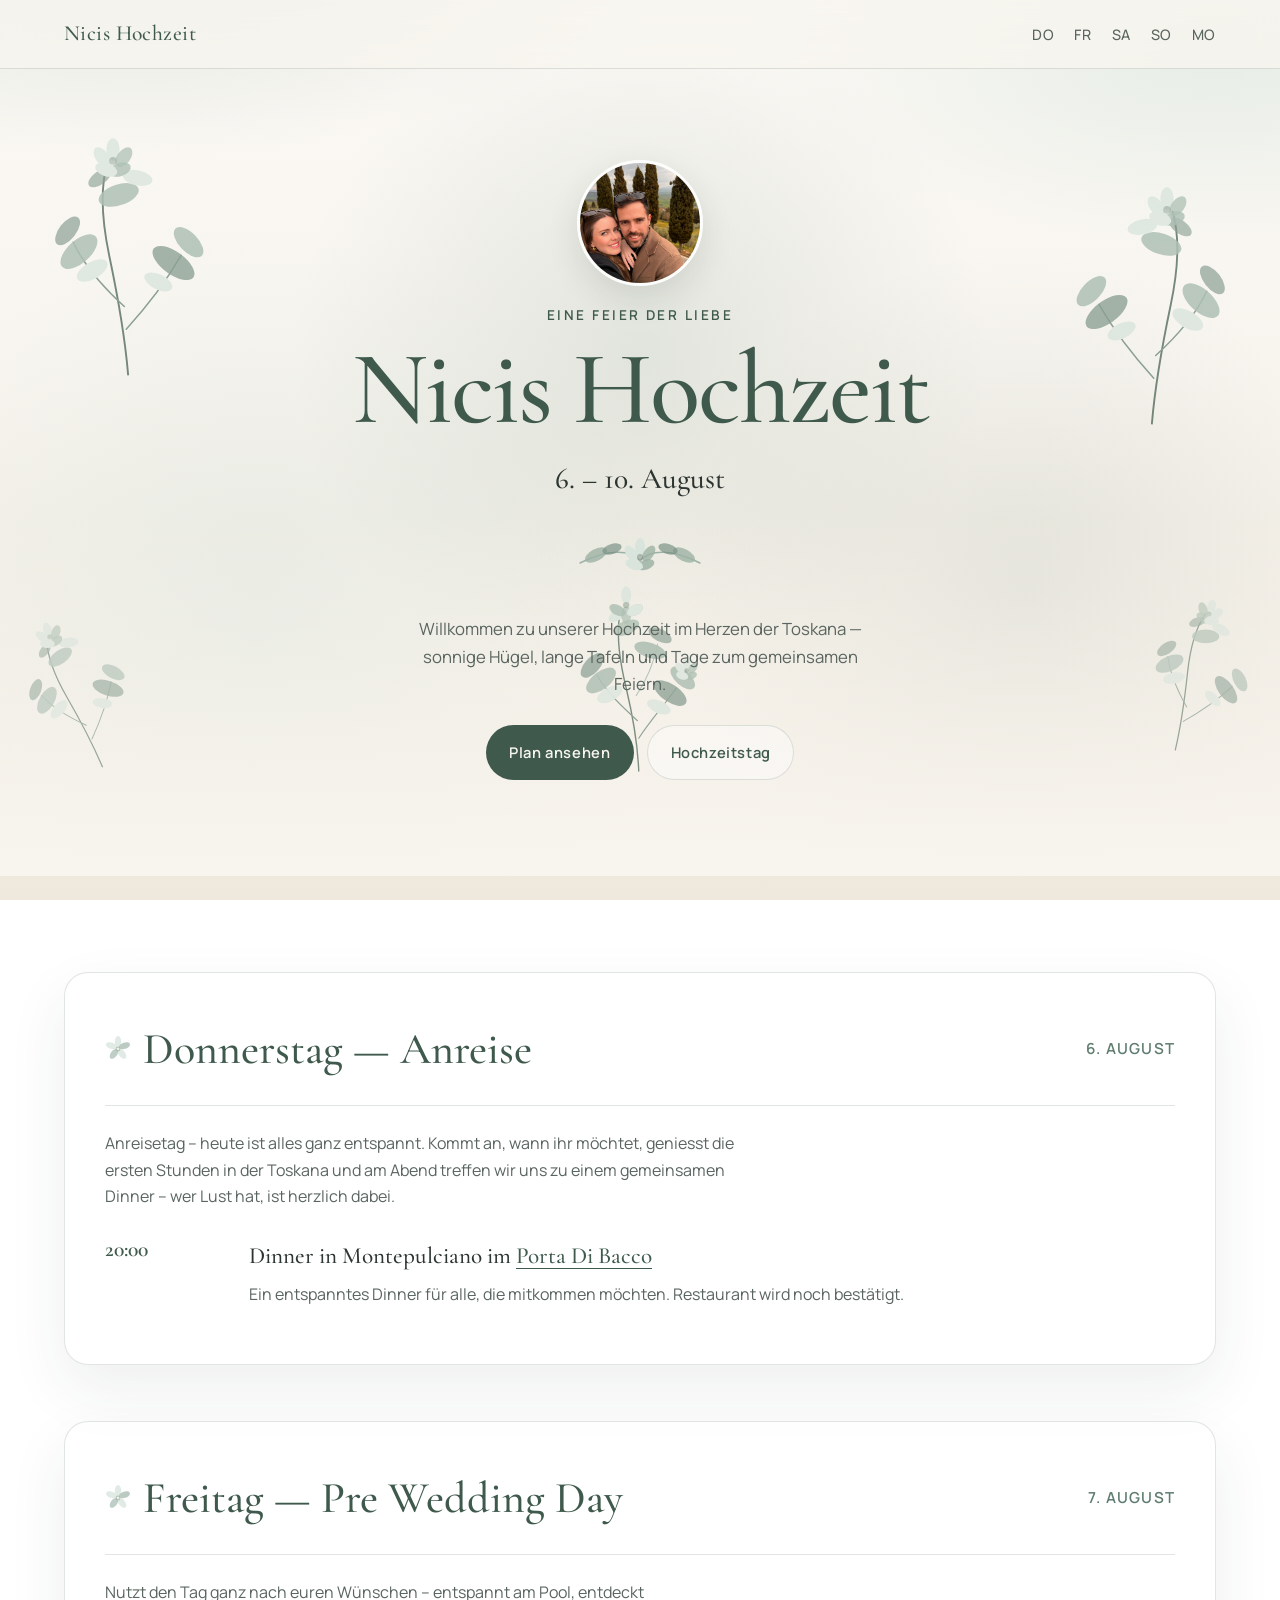
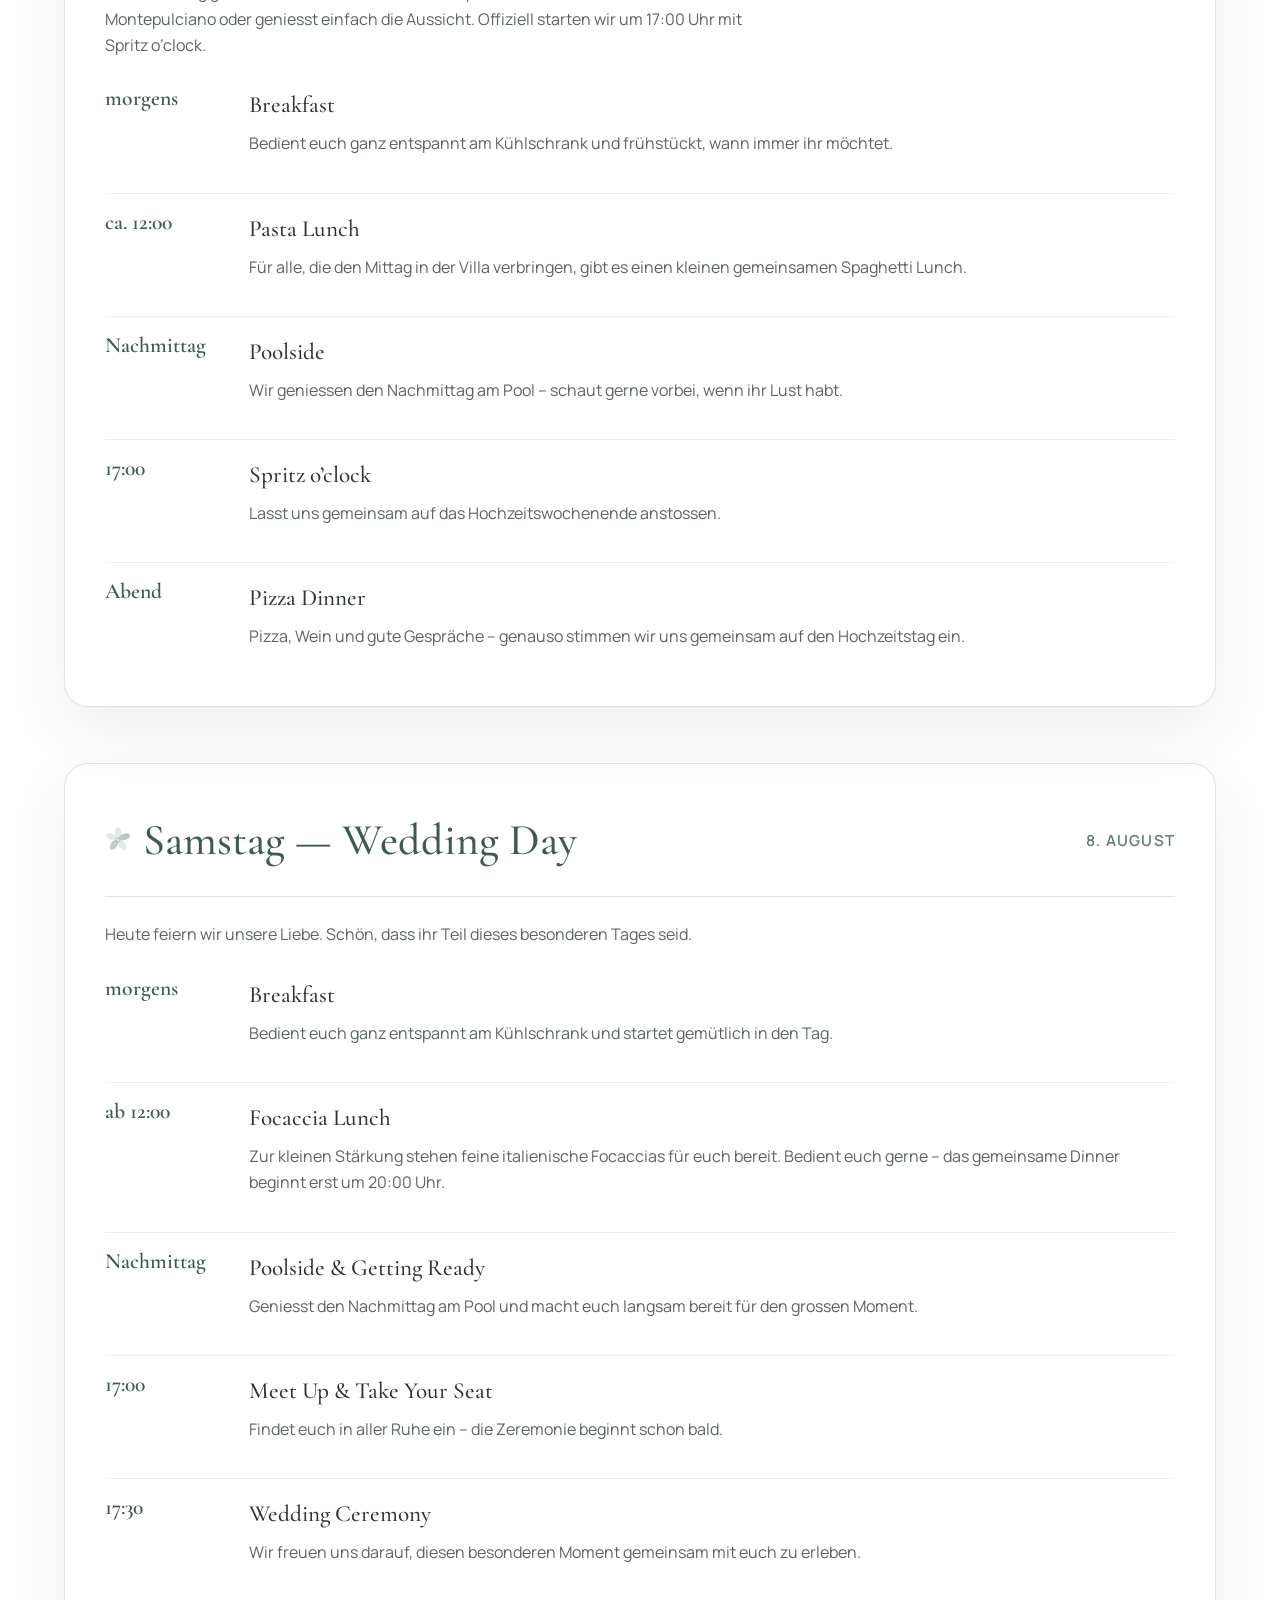
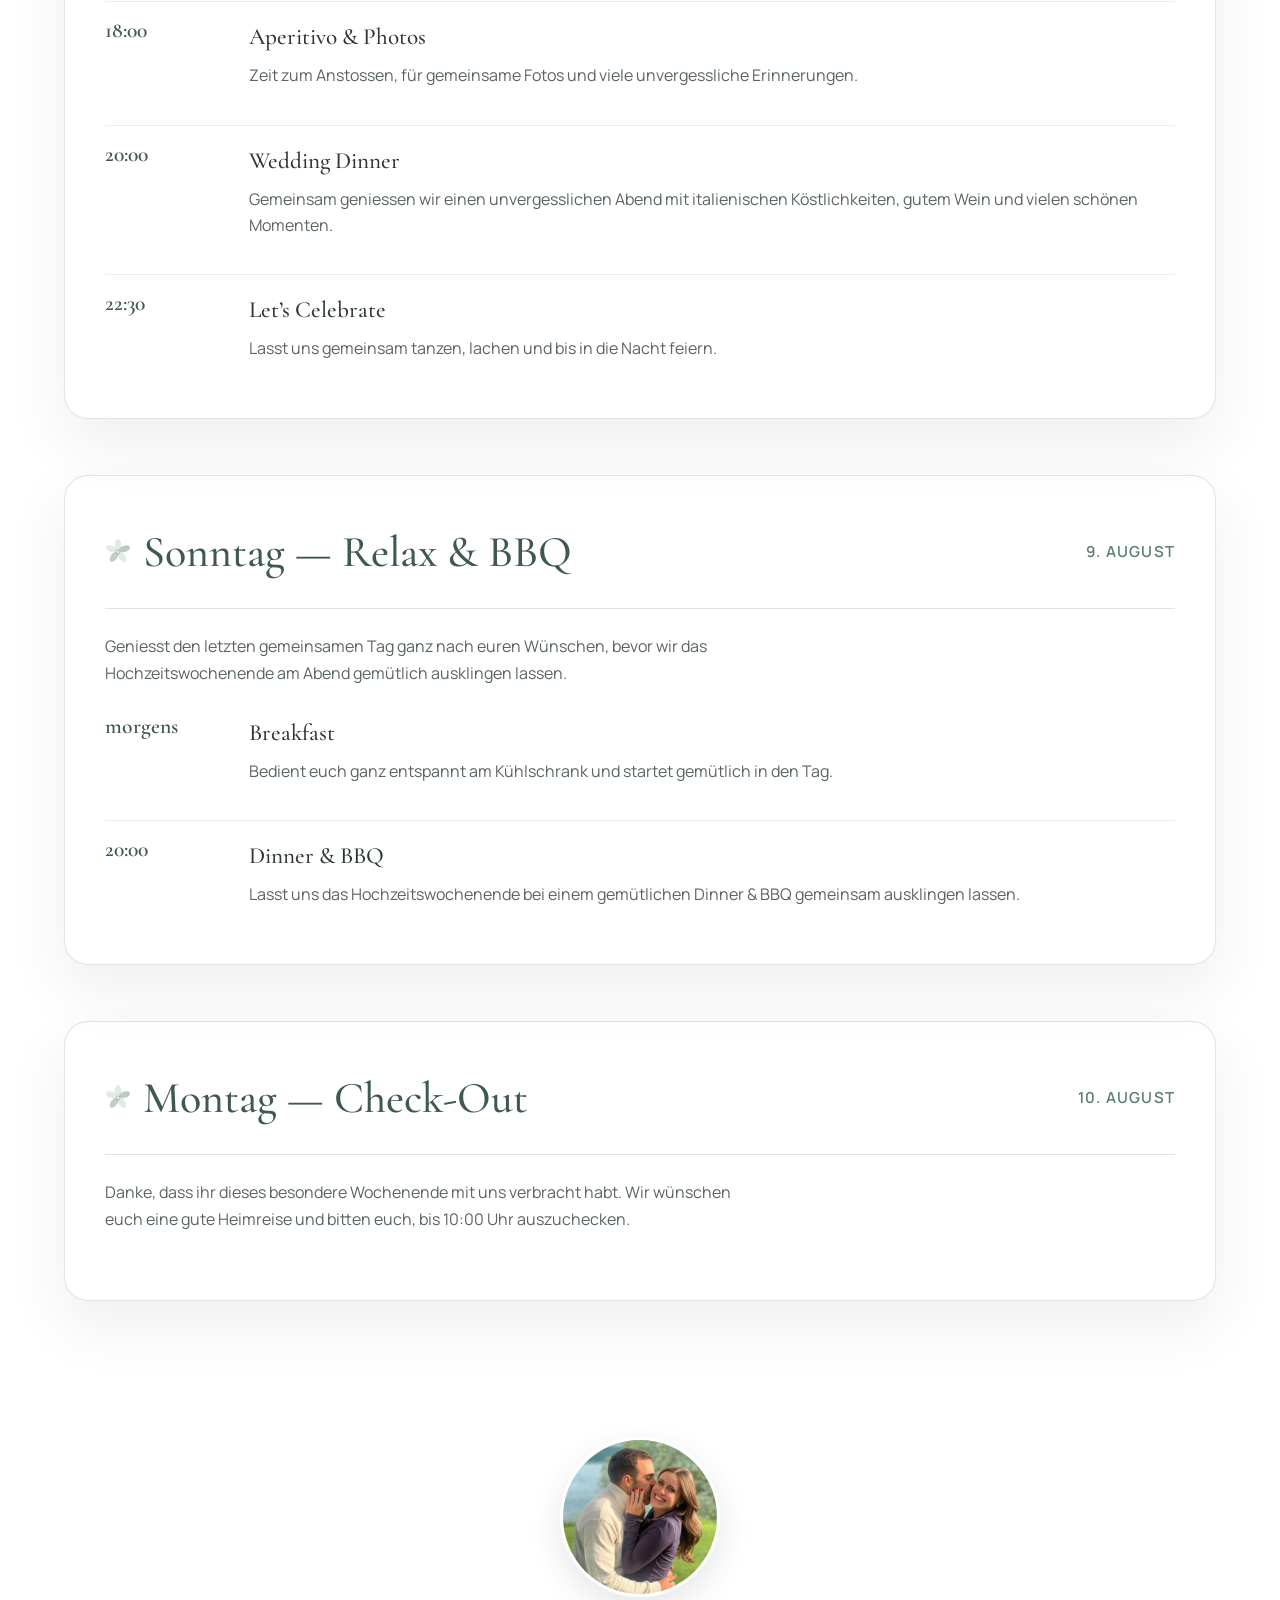
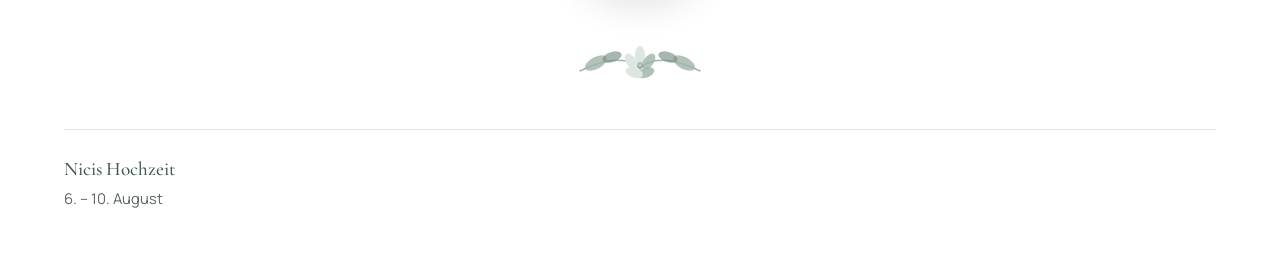
==== commit 6798cf1c: "add restaurant" ====
--- a/index.html
+++ b/index.html
@@ -127,7 +127,7 @@
               <li class="event">
                 <p class="event-time">20:00</p>
                 <div class="event-body">
-                  <h4>Dinner in Montepulciano</h4>
+                  <h4>Dinner in Montepulciano im <a href="https://portadibacco.it">Porta Di Bacco</a> </h4>
                   <p>
                     Ein entspanntes Dinner für alle, die mitkommen möchten.
                     Restaurant wird noch bestätigt.
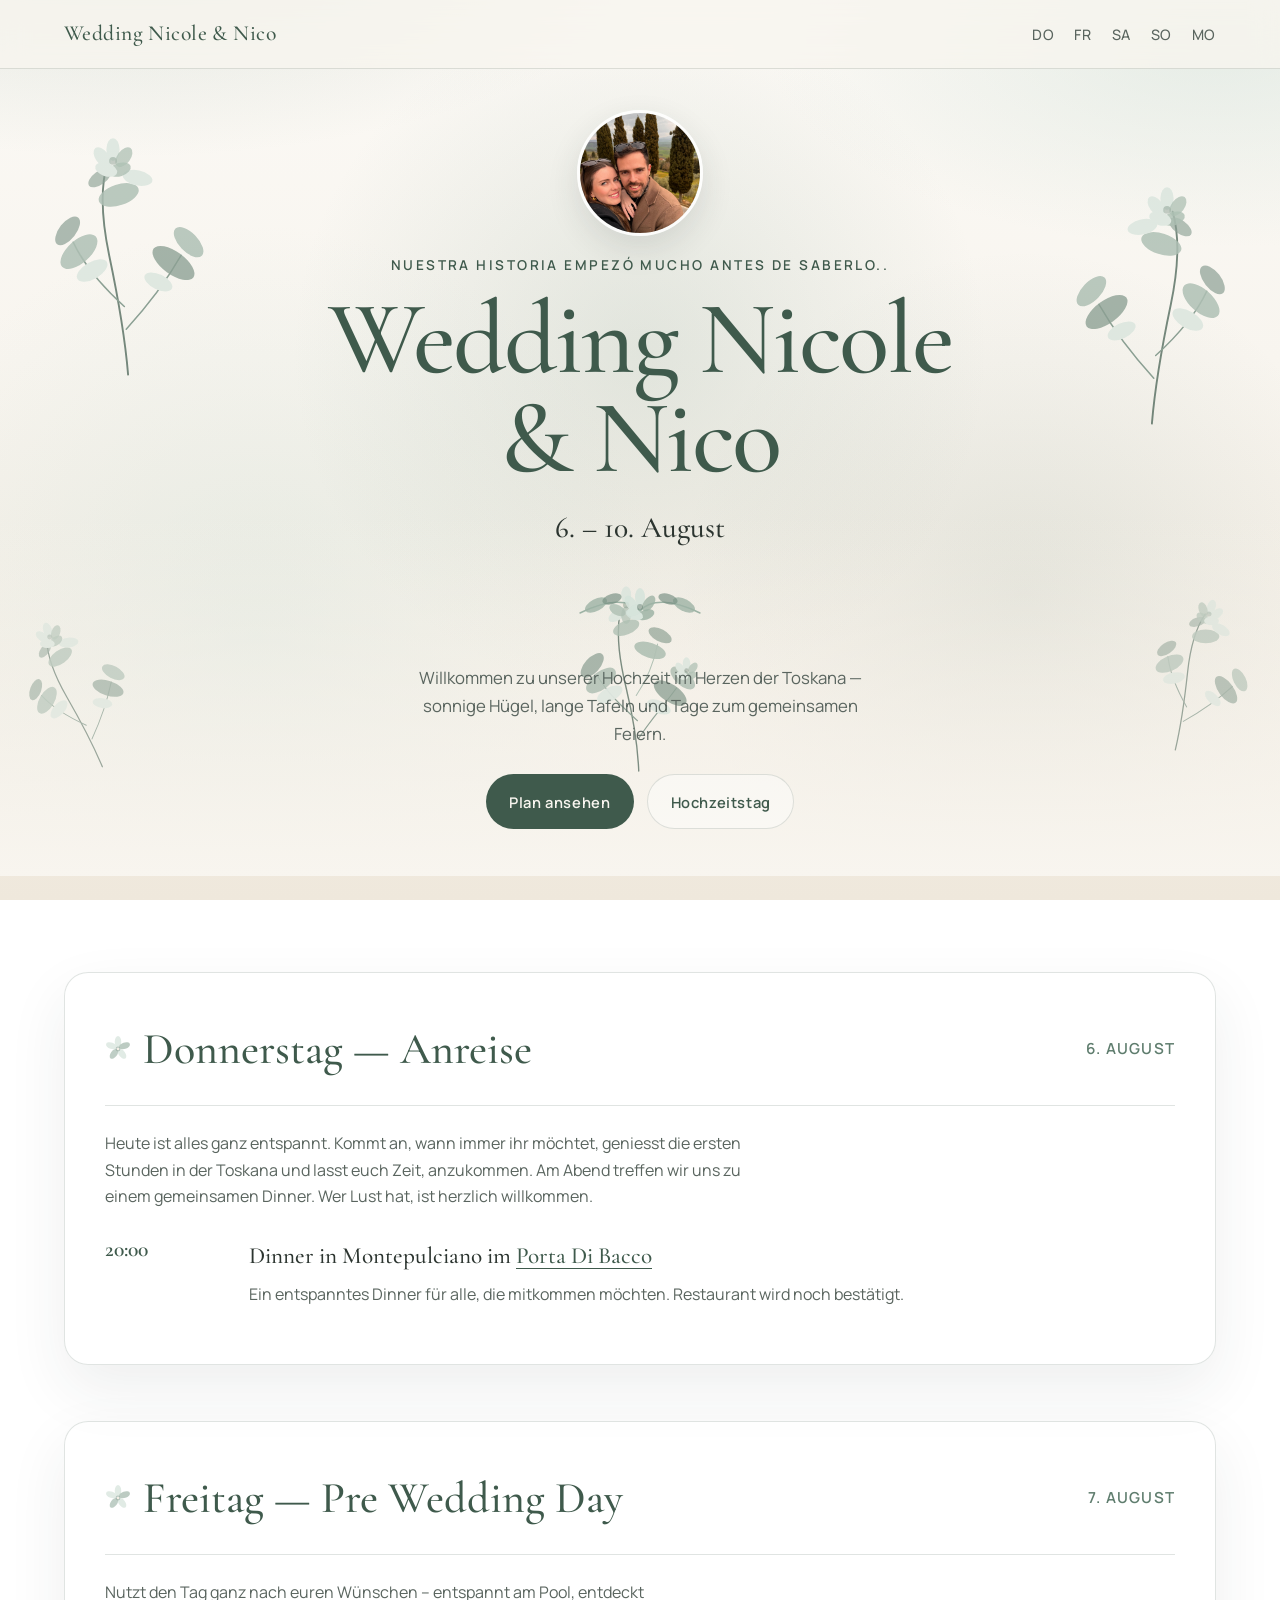
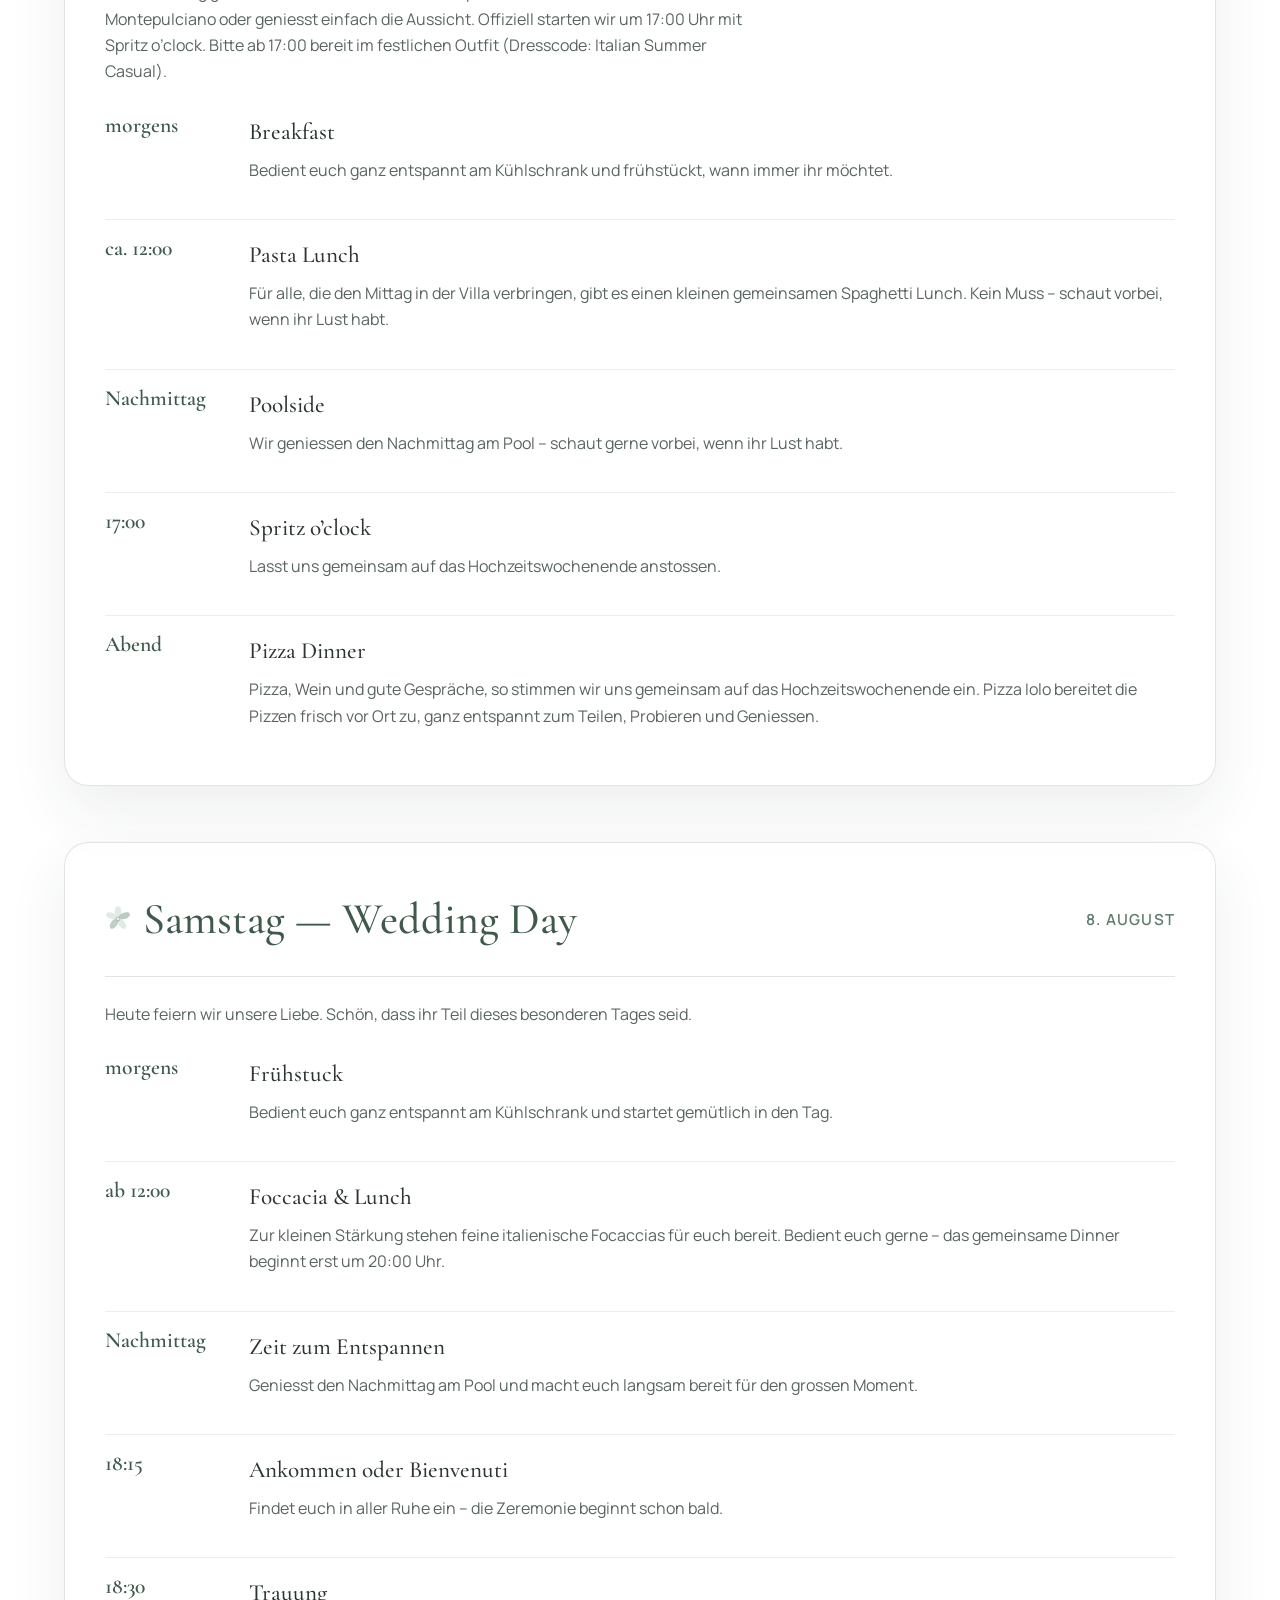
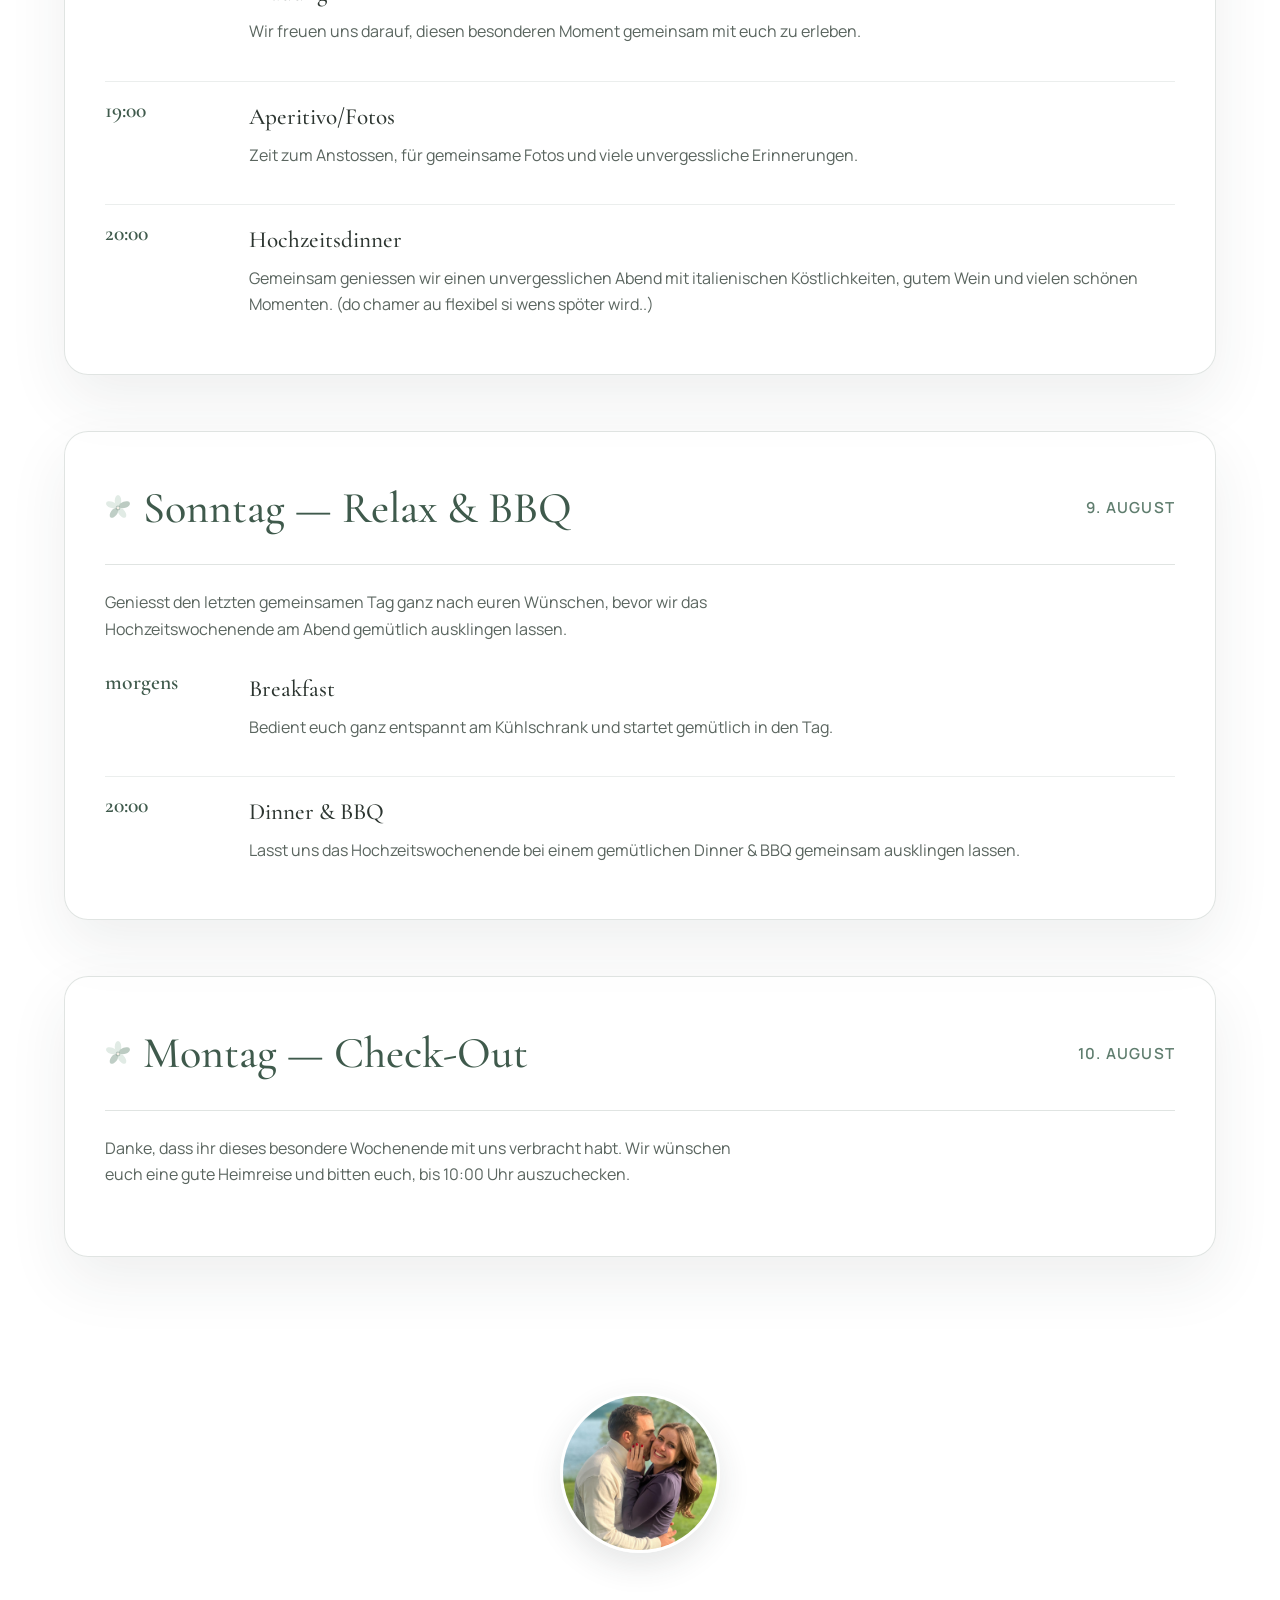
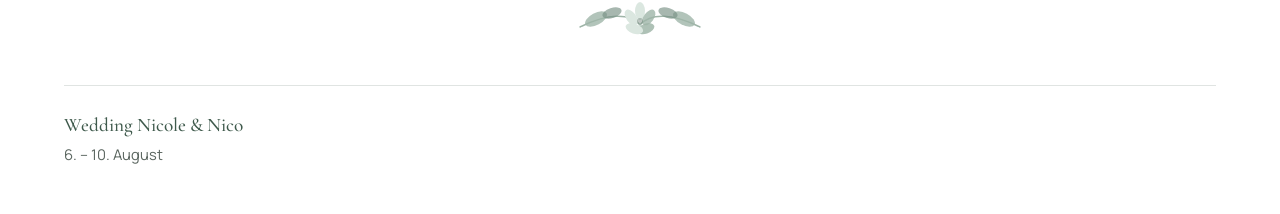
==== commit 36a0f6e8: "changes nicole" ====
--- a/index.html
+++ b/index.html
@@ -3,10 +3,10 @@
   <head>
     <meta charset="UTF-8" />
     <meta name="viewport" content="width=device-width, initial-scale=1.0" />
-    <title>Nicis Hochzeit</title>
+    <title>Wedding Nicole &amp; Nico</title>
     <meta
       name="description"
-      content="Ablauf für Nicis Hochzeit — 6. bis 10. August."
+      content="Ablauf für Wedding Nicole &amp; Nico — 6. bis 10. August."
     />
     <link rel="preconnect" href="https://fonts.googleapis.com" />
     <link rel="preconnect" href="https://fonts.gstatic.com" crossorigin />
@@ -19,7 +19,7 @@
   <body>
     <header class="site-header">
       <nav class="nav" aria-label="Hauptnavigation">
-        <a class="nav-brand" href="#top">Nicis Hochzeit</a>
+        <a class="nav-brand" href="#top">Wedding Nicole &amp; Nico</a>
         <ul class="nav-links">
           <li><a href="#thursday">Do</a></li>
           <li><a href="#friday">Fr</a></li>
@@ -78,8 +78,8 @@
             width="400"
             height="400"
           />
-          <p class="hero-kicker">Eine Feier der Liebe</p>
-          <h1 class="hero-title" id="hero-title">Nicis Hochzeit</h1>
+          <p class="hero-kicker">Nuestra Historia empezó mucho antes de saberlo..</p>
+          <h1 class="hero-title" id="hero-title">Wedding Nicole &amp; Nico</h1>
           <p class="hero-dates">6. – 10. August</p>
           <img
             class="floral-divider"
@@ -118,10 +118,10 @@
               <p class="day-date">6. August</p>
             </header>
             <p class="day-intro">
-              Anreisetag – heute ist alles ganz entspannt. Kommt an, wann ihr
-              möchtet, geniesst die ersten Stunden in der Toskana und am Abend
-              treffen wir uns zu einem gemeinsamen Dinner – wer Lust hat, ist
-              herzlich dabei.
+              Heute ist alles ganz entspannt. Kommt an, wann immer ihr möchtet,
+              geniesst die ersten Stunden in der Toskana und lasst euch Zeit,
+              anzukommen. Am Abend treffen wir uns zu einem gemeinsamen Dinner.
+              Wer Lust hat, ist herzlich willkommen.
             </p>
             <ul class="events">
               <li class="event">
@@ -155,7 +155,8 @@
             <p class="day-intro">
               Nutzt den Tag ganz nach euren Wünschen – entspannt am Pool,
               entdeckt Montepulciano oder geniesst einfach die Aussicht.
-              Offiziell starten wir um 17:00 Uhr mit Spritz o’clock.
+              Offiziell starten wir um 17:00 Uhr mit Spritz o’clock. Bitte ab 17:00
+              bereit im festlichen Outfit (Dresscode: Italian Summer Casual).
             </p>
             <ul class="events">
               <li class="event">
@@ -174,7 +175,8 @@
                   <h4>Pasta Lunch</h4>
                   <p>
                     Für alle, die den Mittag in der Villa verbringen, gibt es
-                    einen kleinen gemeinsamen Spaghetti Lunch.
+                    einen kleinen gemeinsamen Spaghetti Lunch. Kein Muss –
+                    schaut vorbei, wenn ihr Lust habt.
                   </p>
                 </div>
               </li>
@@ -202,8 +204,10 @@
                 <div class="event-body">
                   <h4>Pizza Dinner</h4>
                   <p>
-                    Pizza, Wein und gute Gespräche – genauso stimmen wir uns
-                    gemeinsam auf den Hochzeitstag ein.
+                    Pizza, Wein und gute Gespräche, so stimmen wir uns gemeinsam
+                    auf das Hochzeitswochenende ein. Pizza Iolo bereitet die
+                    Pizzen frisch vor Ort zu, ganz entspannt zum Teilen,
+                    Probieren und Geniessen.
                   </p>
                 </div>
               </li>
@@ -233,7 +237,7 @@
               <li class="event">
                 <p class="event-time">morgens</p>
                 <div class="event-body">
-                  <h4>Breakfast</h4>
+                  <h4>Frühstuck</h4>
                   <p>
                     Bedient euch ganz entspannt am Kühlschrank und startet
                     gemütlich in den Tag.
@@ -243,7 +247,7 @@
               <li class="event">
                 <p class="event-time">ab 12:00</p>
                 <div class="event-body">
-                  <h4>Focaccia Lunch</h4>
+                  <h4>Foccacia &amp; Lunch</h4>
                   <p>
                     Zur kleinen Stärkung stehen feine italienische Focaccias
                     für euch bereit. Bedient euch gerne – das gemeinsame Dinner
@@ -254,7 +258,7 @@
               <li class="event">
                 <p class="event-time">Nachmittag</p>
                 <div class="event-body">
-                  <h4>Poolside &amp; Getting Ready</h4>
+                  <h4>Zeit zum Entspannen</h4>
                   <p>
                     Geniesst den Nachmittag am Pool und macht euch langsam
                     bereit für den grossen Moment.
@@ -262,9 +266,9 @@
                 </div>
               </li>
               <li class="event">
-                <p class="event-time">17:00</p>
-                <div class="event-body">
-                  <h4>Meet Up &amp; Take Your Seat</h4>
+                <p class="event-time">18:15</p>
+                <div class="event-body">
+                  <h4>Ankommen oder Bienvenuti</h4>
                   <p>
                     Findet euch in aller Ruhe ein – die Zeremonie beginnt schon
                     bald.
@@ -272,9 +276,9 @@
                 </div>
               </li>
               <li class="event">
-                <p class="event-time">17:30</p>
-                <div class="event-body">
-                  <h4>Wedding Ceremony</h4>
+                <p class="event-time">18:30</p>
+                <div class="event-body">
+                  <h4>Trauung</h4>
                   <p>
                     Wir freuen uns darauf, diesen besonderen Moment gemeinsam
                     mit euch zu erleben.
@@ -282,9 +286,9 @@
                 </div>
               </li>
               <li class="event">
-                <p class="event-time">18:00</p>
-                <div class="event-body">
-                  <h4>Aperitivo &amp; Photos</h4>
+                <p class="event-time">19:00</p>
+                <div class="event-body">
+                  <h4>Aperitivo/Fotos</h4>
                   <p>
                     Zeit zum Anstossen, für gemeinsame Fotos und viele
                     unvergessliche Erinnerungen.
@@ -294,21 +298,11 @@
               <li class="event">
                 <p class="event-time">20:00</p>
                 <div class="event-body">
-                  <h4>Wedding Dinner</h4>
+                  <h4>Hochzeitsdinner</h4>
                   <p>
                     Gemeinsam geniessen wir einen unvergesslichen Abend mit
                     italienischen Köstlichkeiten, gutem Wein und vielen schönen
-                    Momenten.
-                  </p>
-                </div>
-              </li>
-              <li class="event">
-                <p class="event-time">22:30</p>
-                <div class="event-body">
-                  <h4>Let’s Celebrate</h4>
-                  <p>
-                    Lasst uns gemeinsam tanzen, lachen und bis in die Nacht
-                    feiern.
+                    Momenten. (do chamer au flexibel si wens spöter wird..)
                   </p>
                 </div>
               </li>
@@ -405,7 +399,7 @@
       </div>
       <div class="footer">
         <div>
-          <strong>Nicis Hochzeit</strong>
+          <strong>Wedding Nicole &amp; Nico</strong>
           <div>6. – 10. August</div>
         </div>
       </div>
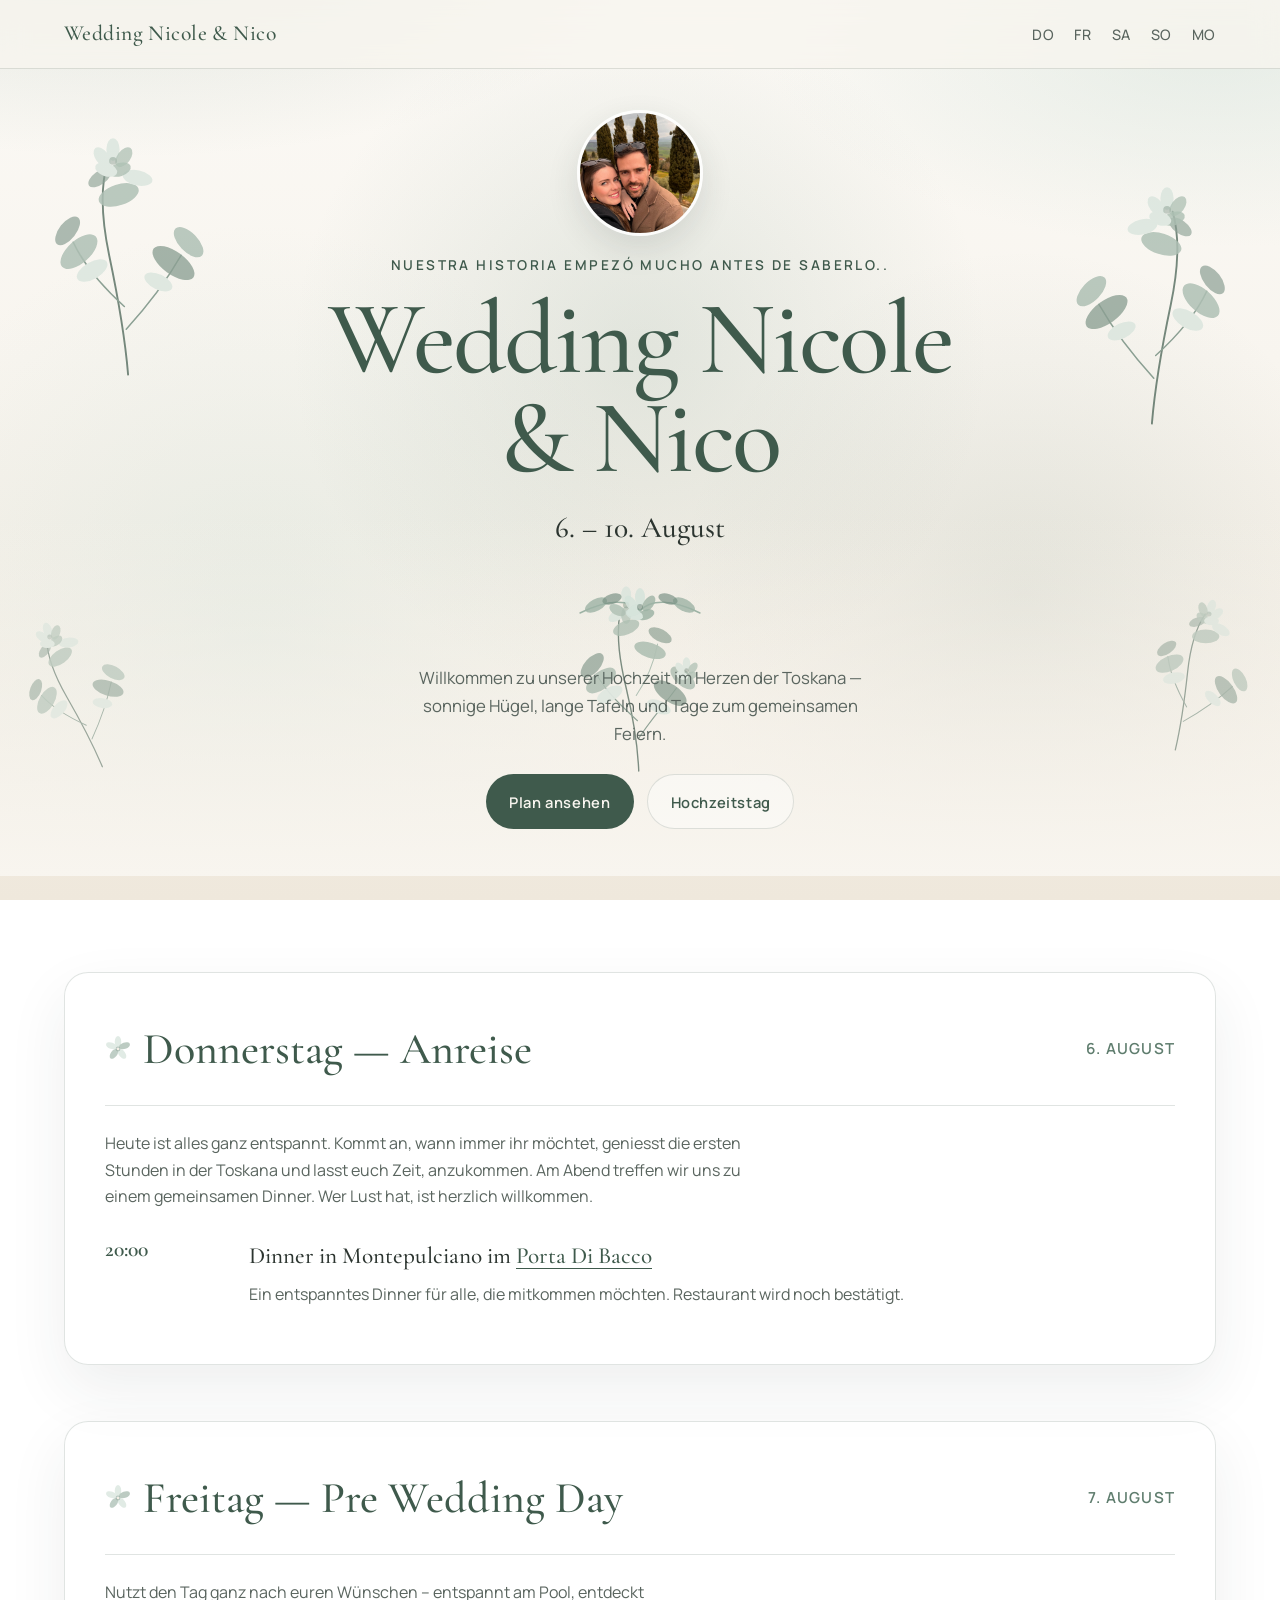
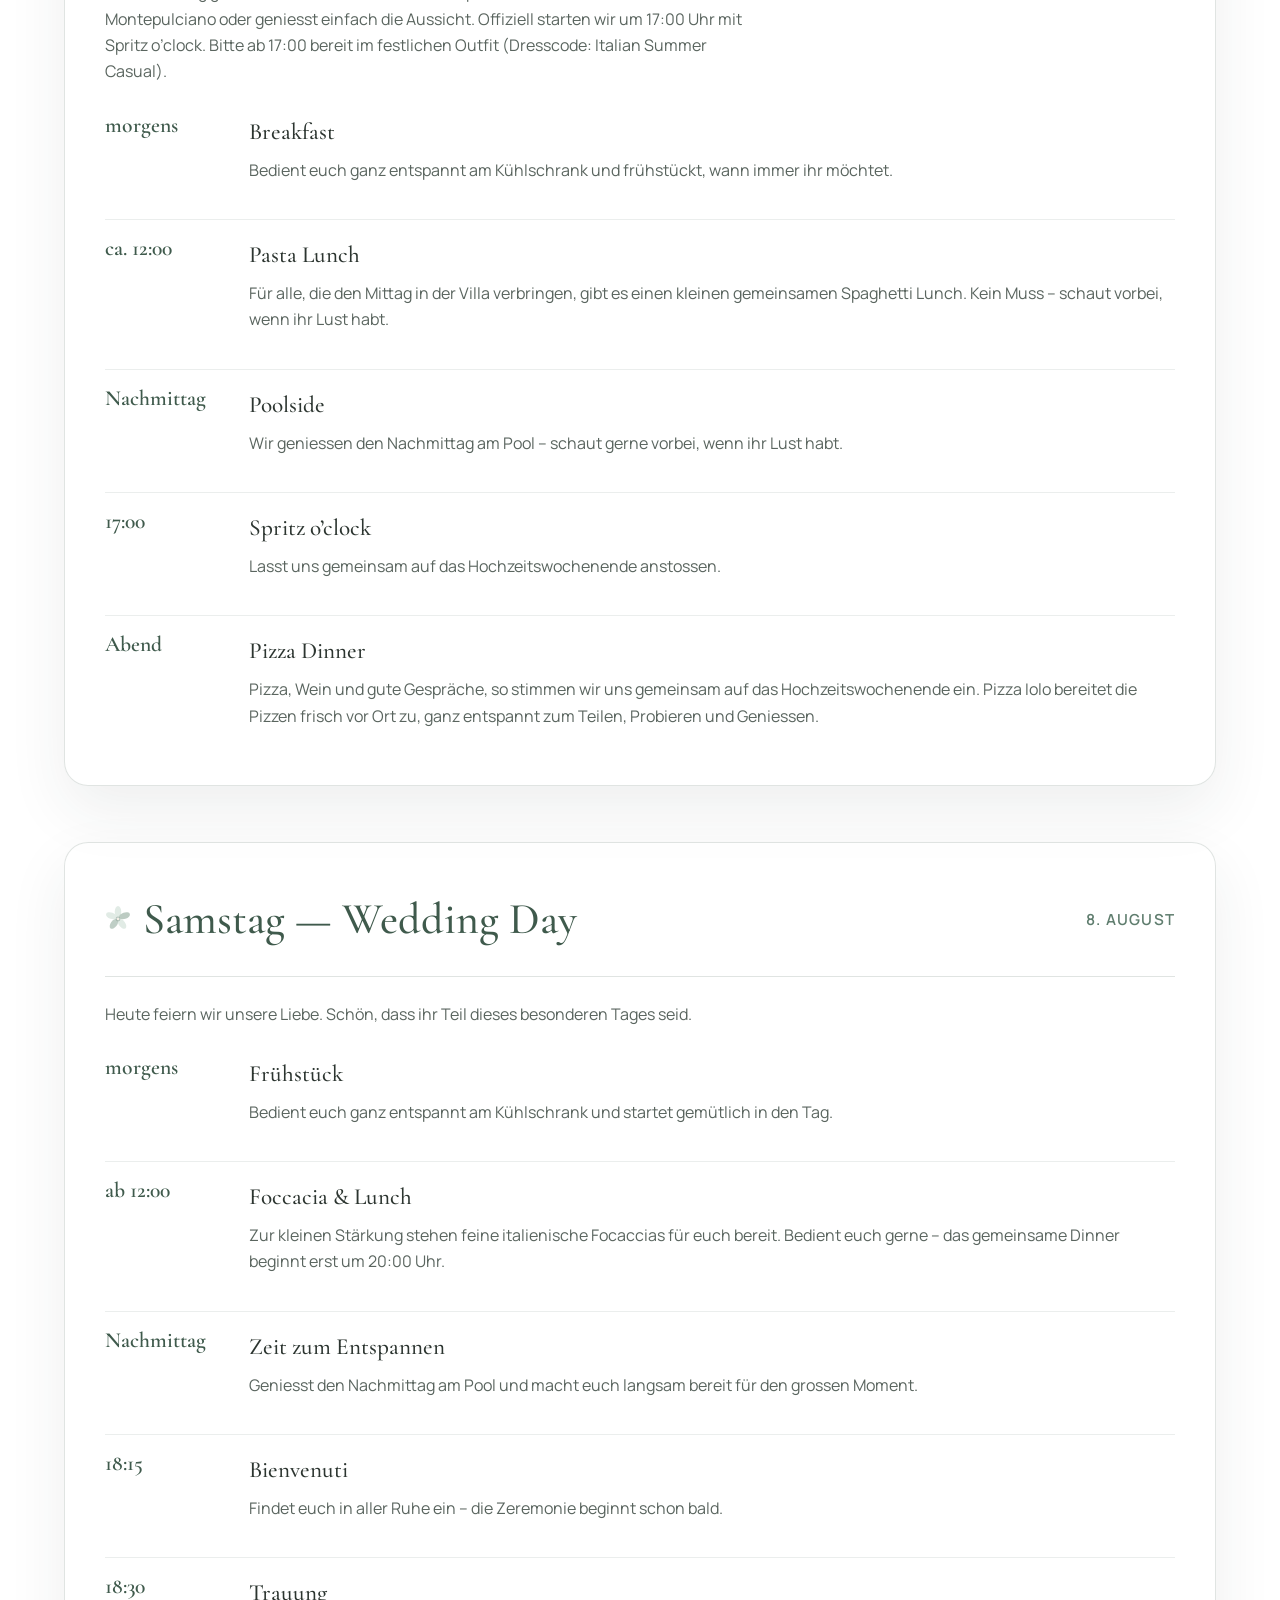
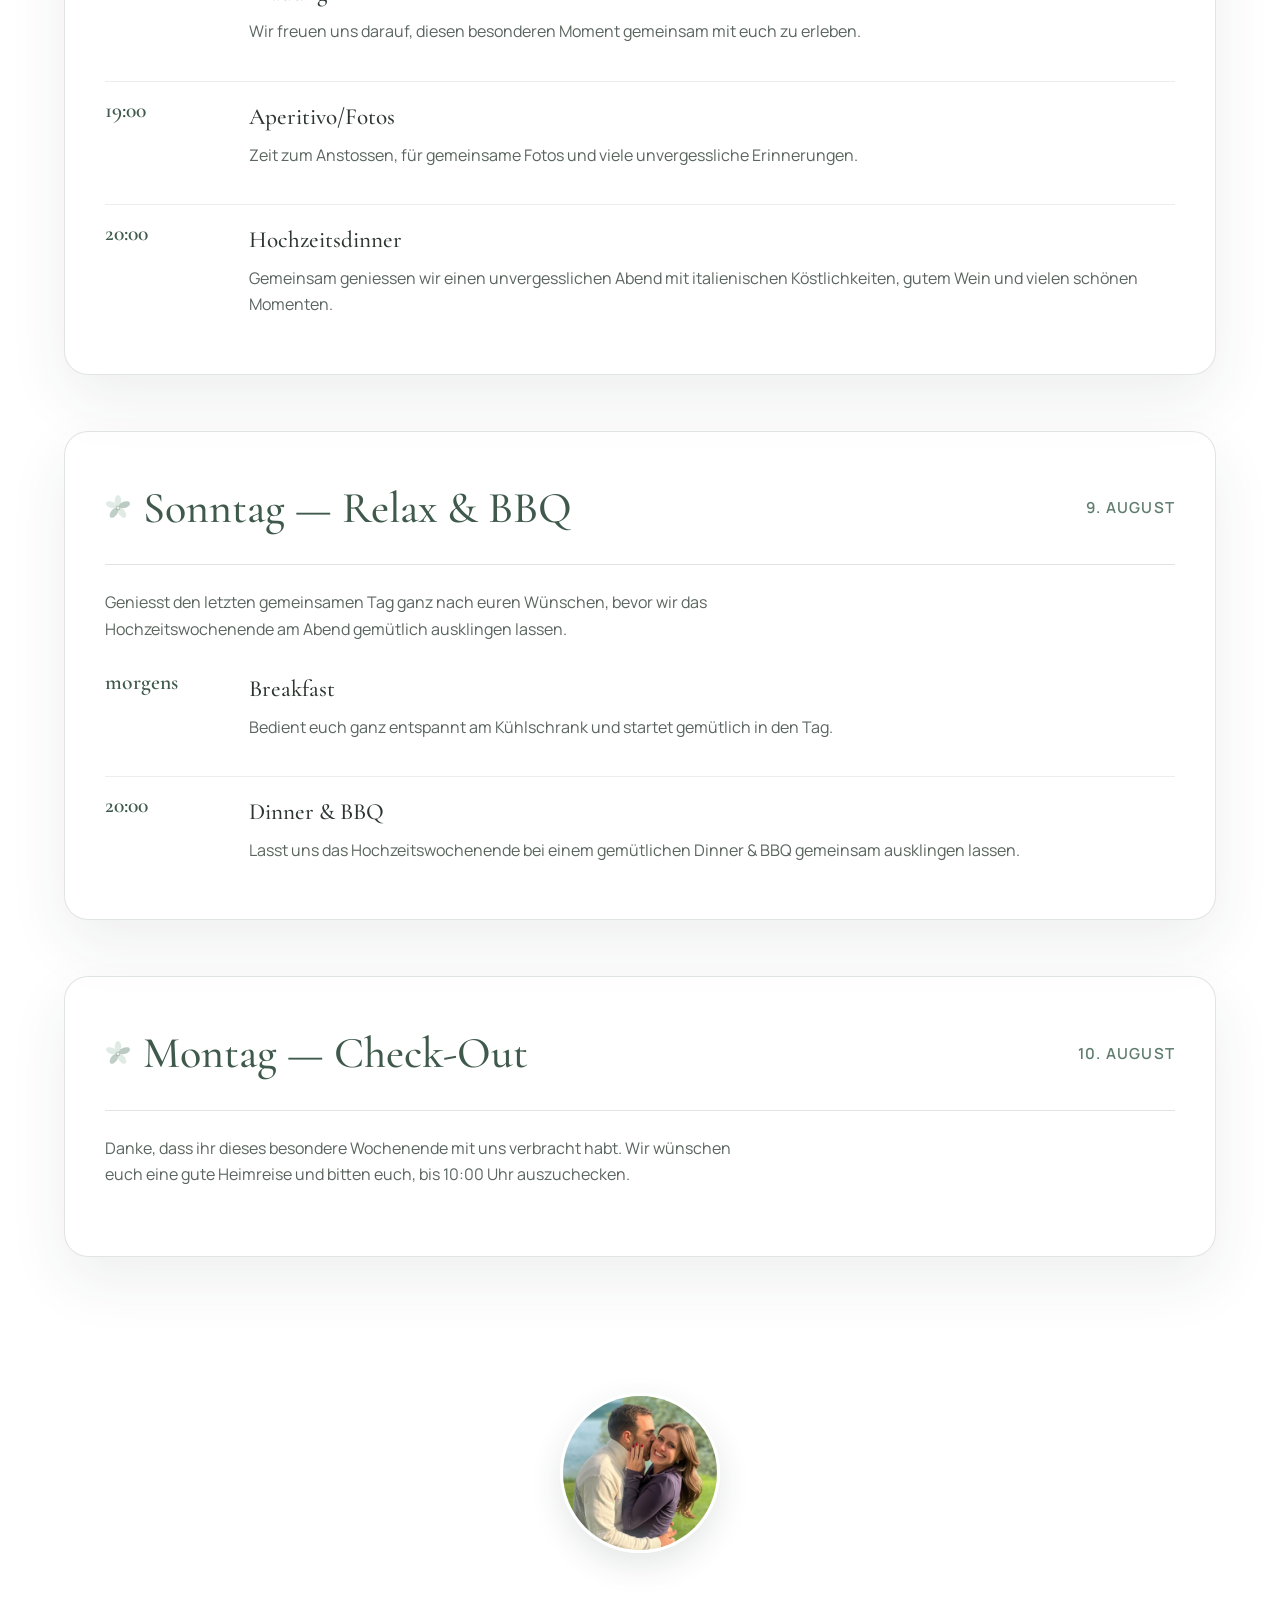
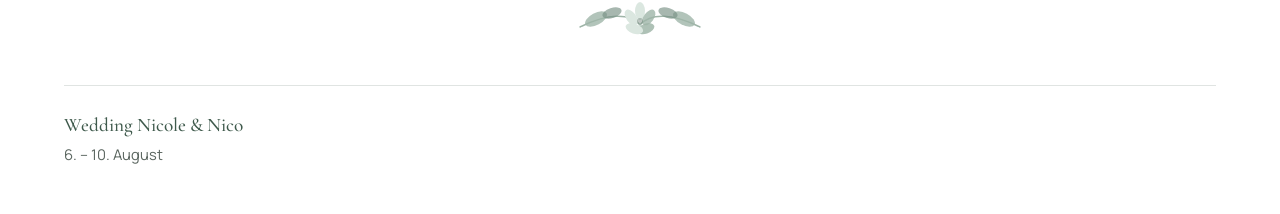
==== commit d3ab0d88: "fix schreibe scheisse" ====
--- a/index.html
+++ b/index.html
@@ -237,7 +237,7 @@
               <li class="event">
                 <p class="event-time">morgens</p>
                 <div class="event-body">
-                  <h4>Frühstuck</h4>
+                  <h4>Frühstück</h4>
                   <p>
                     Bedient euch ganz entspannt am Kühlschrank und startet
                     gemütlich in den Tag.
@@ -268,7 +268,7 @@
               <li class="event">
                 <p class="event-time">18:15</p>
                 <div class="event-body">
-                  <h4>Ankommen oder Bienvenuti</h4>
+                  <h4>Bienvenuti</h4>
                   <p>
                     Findet euch in aller Ruhe ein – die Zeremonie beginnt schon
                     bald.
@@ -302,7 +302,7 @@
                   <p>
                     Gemeinsam geniessen wir einen unvergesslichen Abend mit
                     italienischen Köstlichkeiten, gutem Wein und vielen schönen
-                    Momenten. (do chamer au flexibel si wens spöter wird..)
+                    Momenten.
                   </p>
                 </div>
               </li>
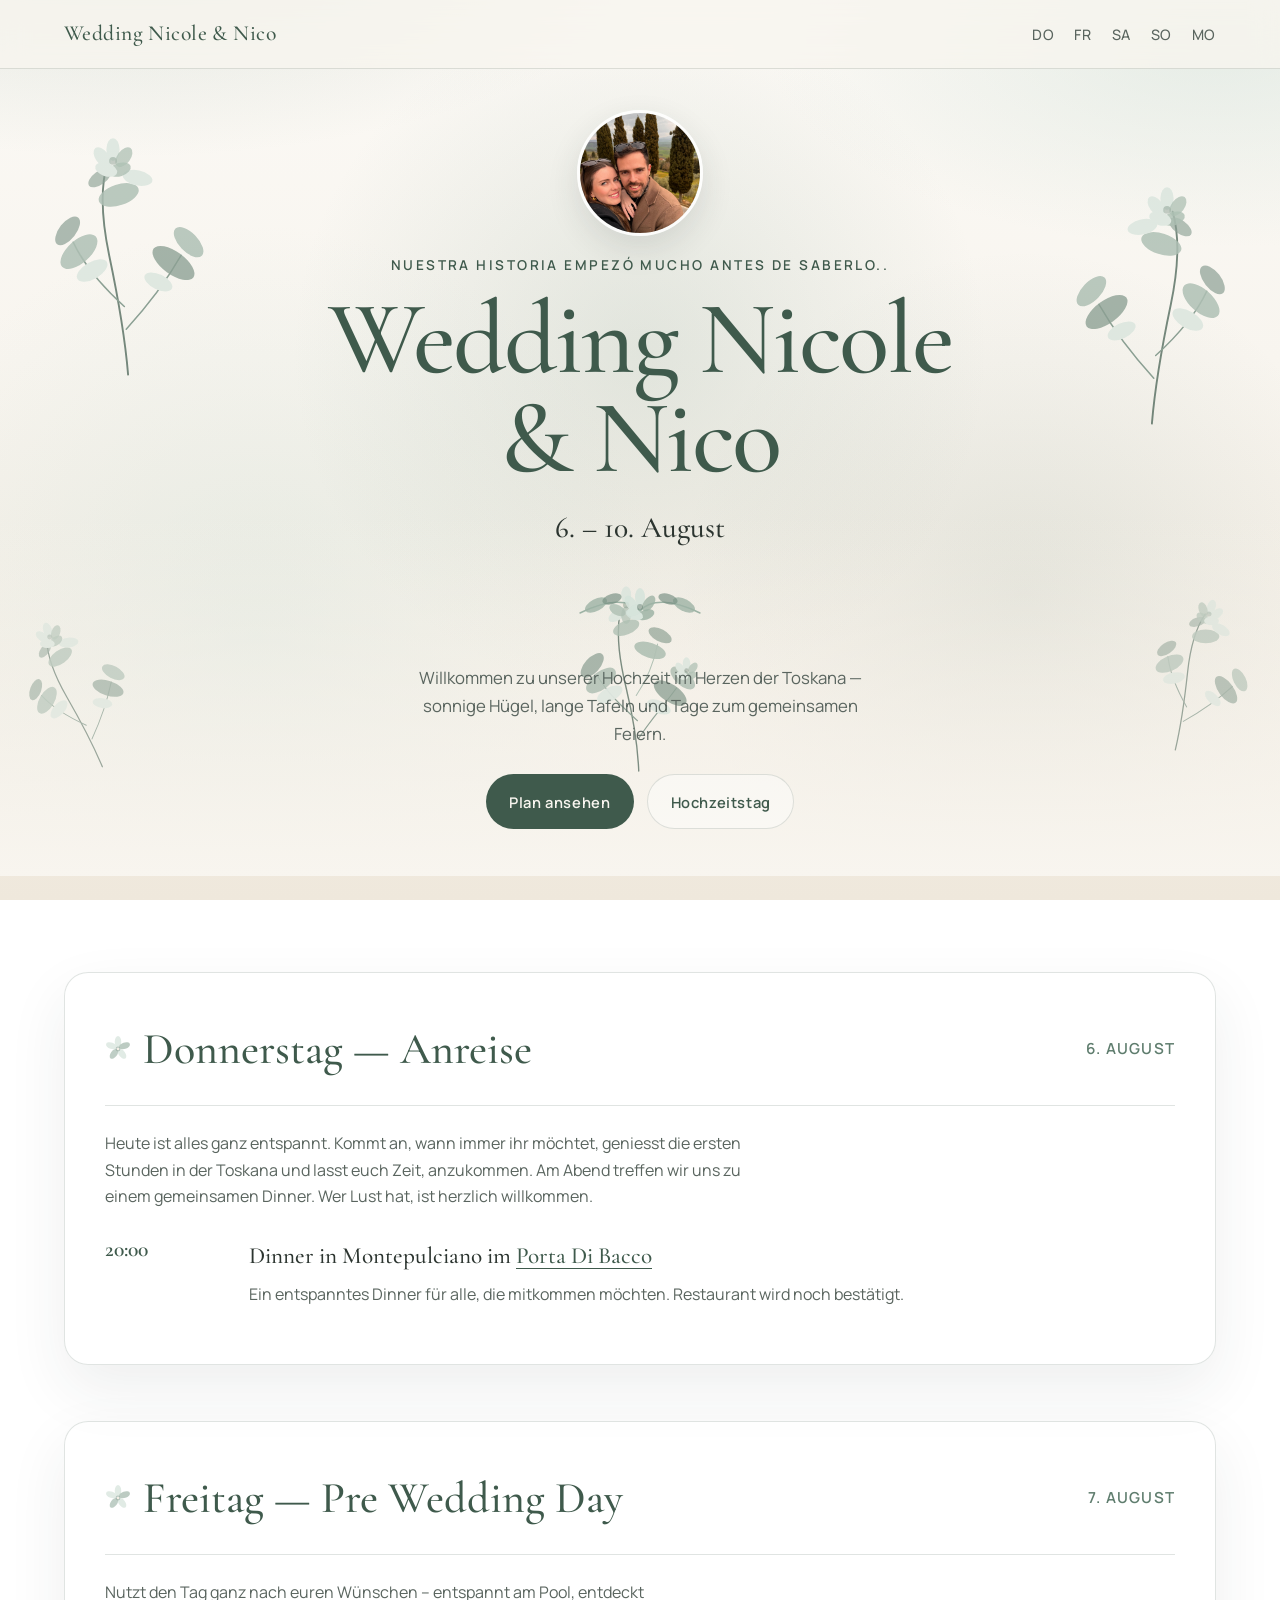
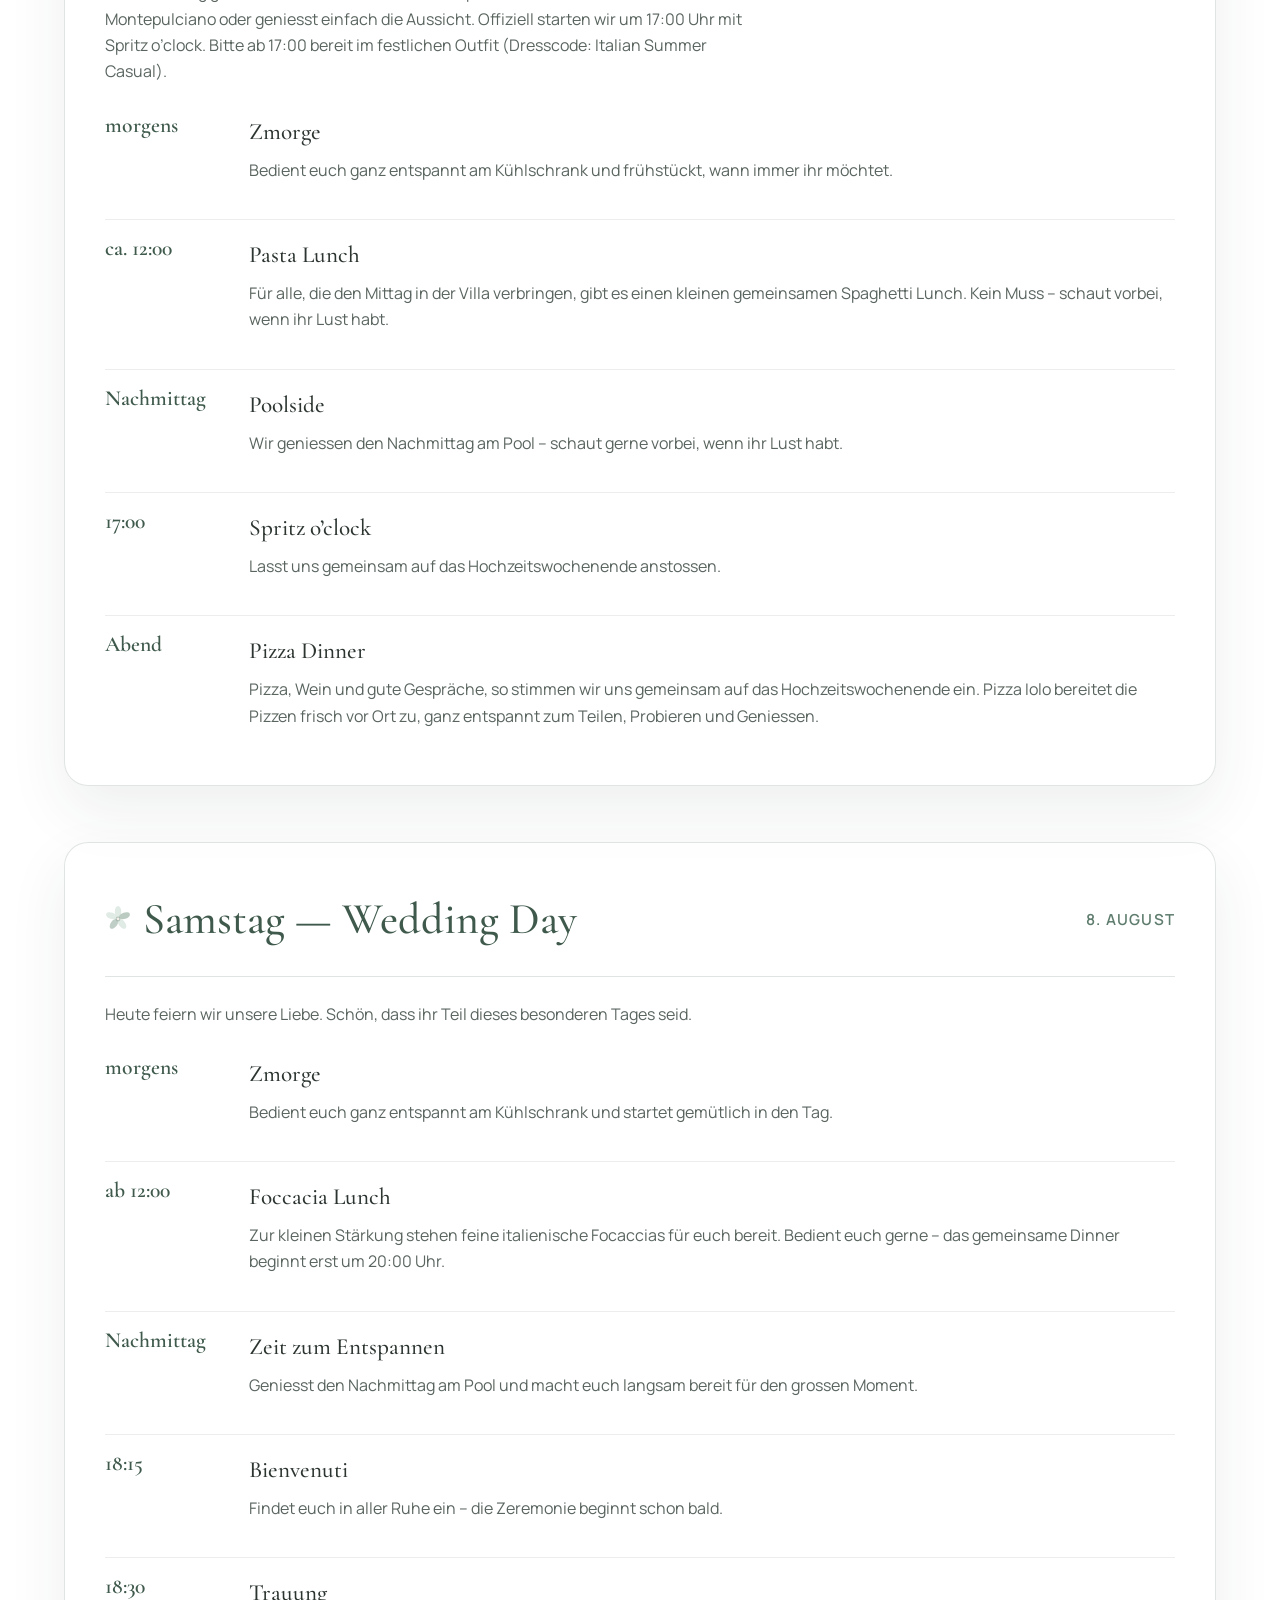
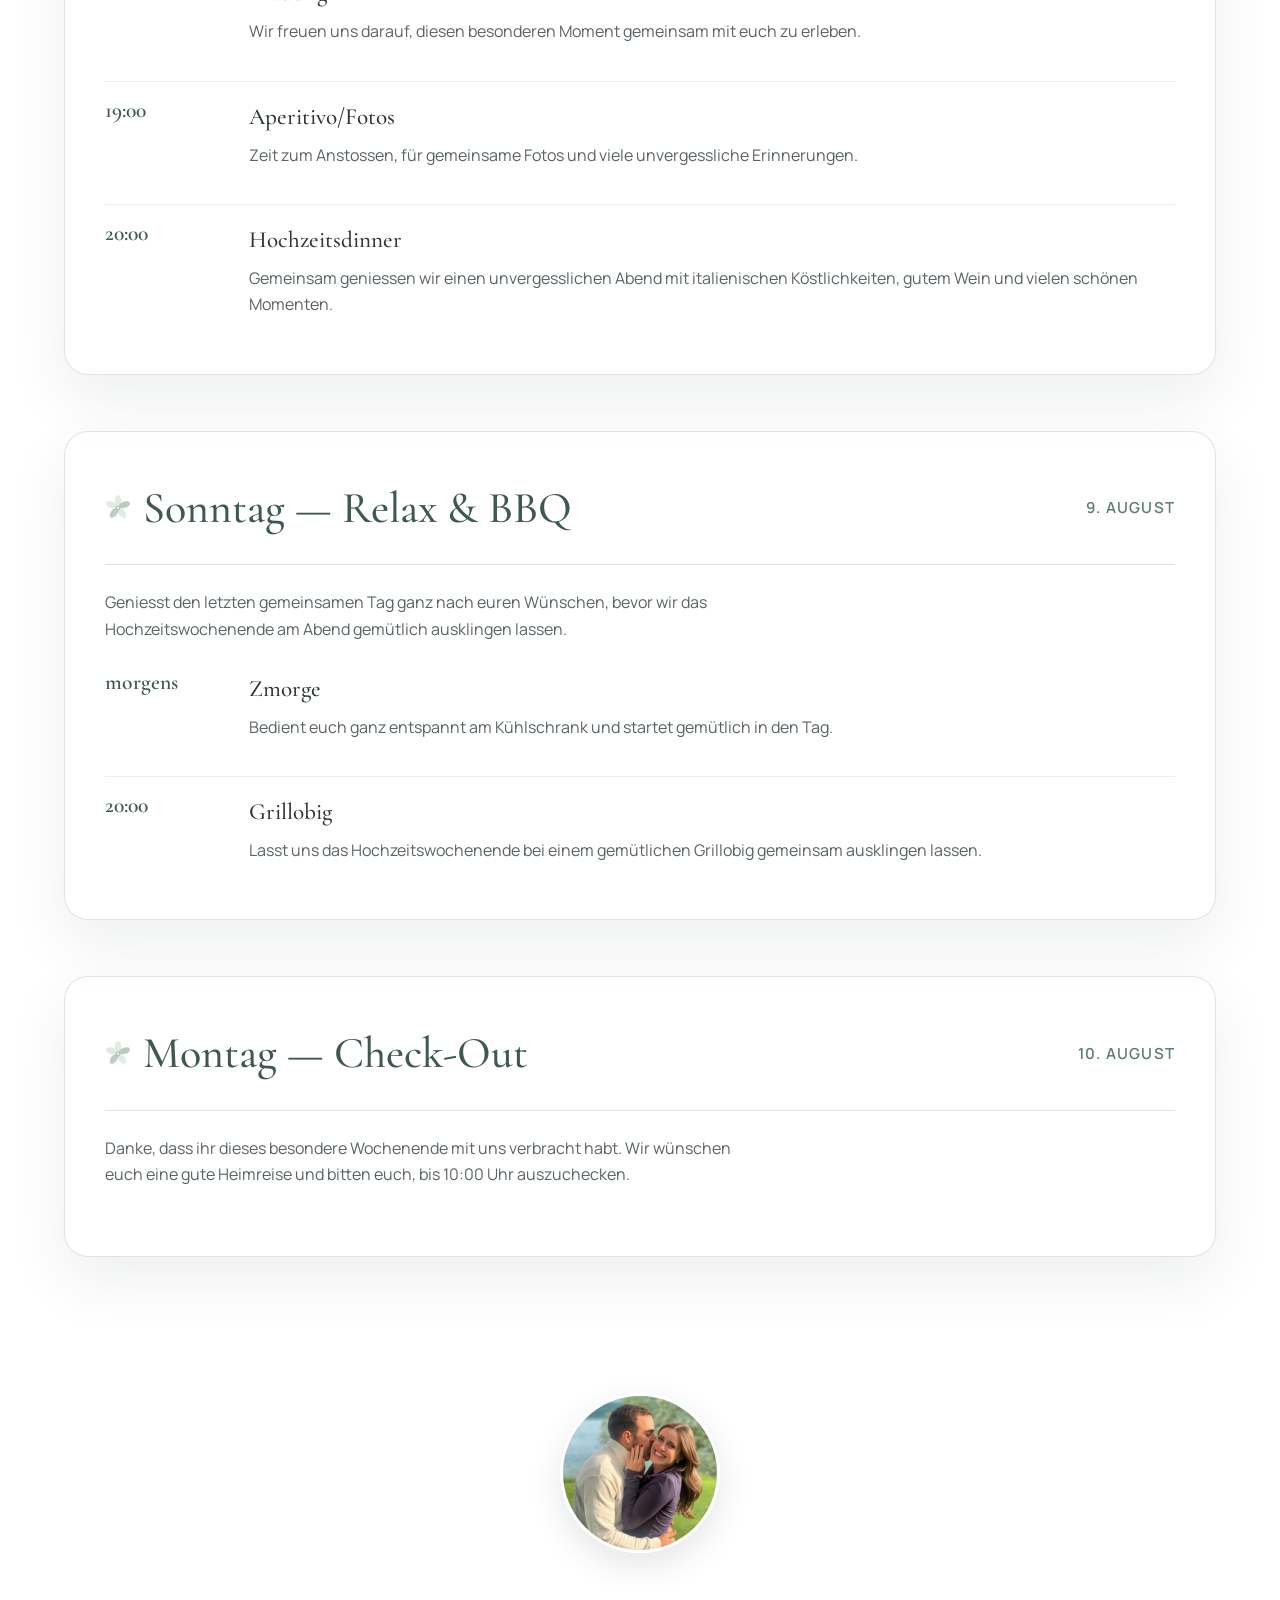
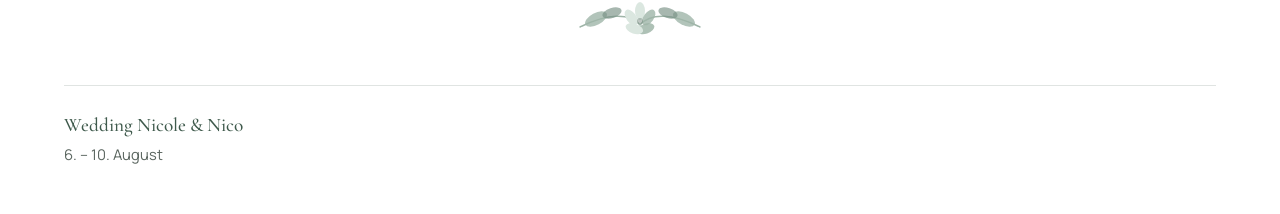
==== commit d6bcd30d: "feedback nico" ====
--- a/index.html
+++ b/index.html
@@ -162,7 +162,7 @@
               <li class="event">
                 <p class="event-time">morgens</p>
                 <div class="event-body">
-                  <h4>Breakfast</h4>
+                  <h4>Zmorge</h4>
                   <p>
                     Bedient euch ganz entspannt am Kühlschrank und frühstückt,
                     wann immer ihr möchtet.
@@ -237,7 +237,7 @@
               <li class="event">
                 <p class="event-time">morgens</p>
                 <div class="event-body">
-                  <h4>Frühstück</h4>
+                  <h4>Zmorge</h4>
                   <p>
                     Bedient euch ganz entspannt am Kühlschrank und startet
                     gemütlich in den Tag.
@@ -247,7 +247,7 @@
               <li class="event">
                 <p class="event-time">ab 12:00</p>
                 <div class="event-body">
-                  <h4>Foccacia &amp; Lunch</h4>
+                  <h4>Foccacia Lunch</h4>
                   <p>
                     Zur kleinen Stärkung stehen feine italienische Focaccias
                     für euch bereit. Bedient euch gerne – das gemeinsame Dinner
@@ -333,7 +333,7 @@
               <li class="event">
                 <p class="event-time">morgens</p>
                 <div class="event-body">
-                  <h4>Breakfast</h4>
+                  <h4>Zmorge</h4>
                   <p>
                     Bedient euch ganz entspannt am Kühlschrank und startet
                     gemütlich in den Tag.
@@ -343,10 +343,10 @@
               <li class="event">
                 <p class="event-time">20:00</p>
                 <div class="event-body">
-                  <h4>Dinner &amp; BBQ</h4>
+                  <h4>Grillobig</h4>
                   <p>
                     Lasst uns das Hochzeitswochenende bei einem gemütlichen
-                    Dinner &amp; BBQ gemeinsam ausklingen lassen.
+                    Grillobig gemeinsam ausklingen lassen.
                   </p>
                 </div>
               </li>
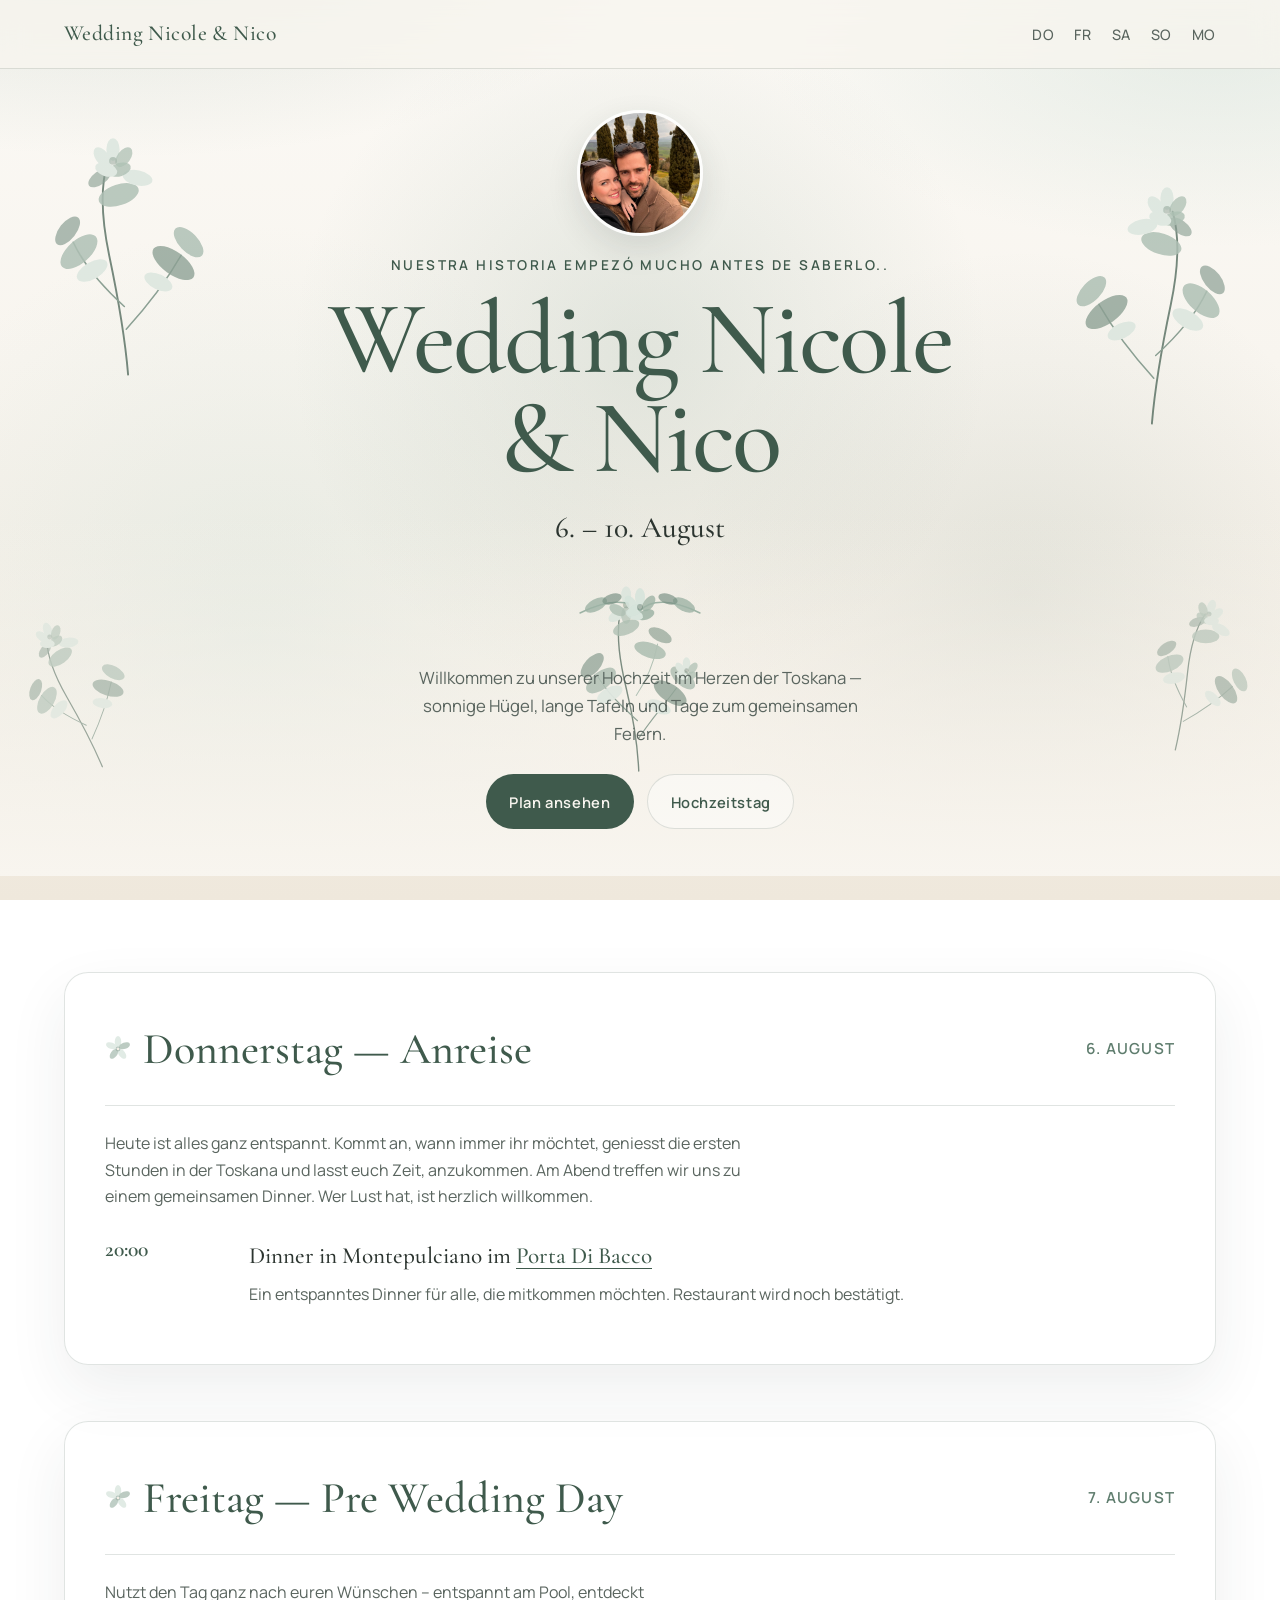
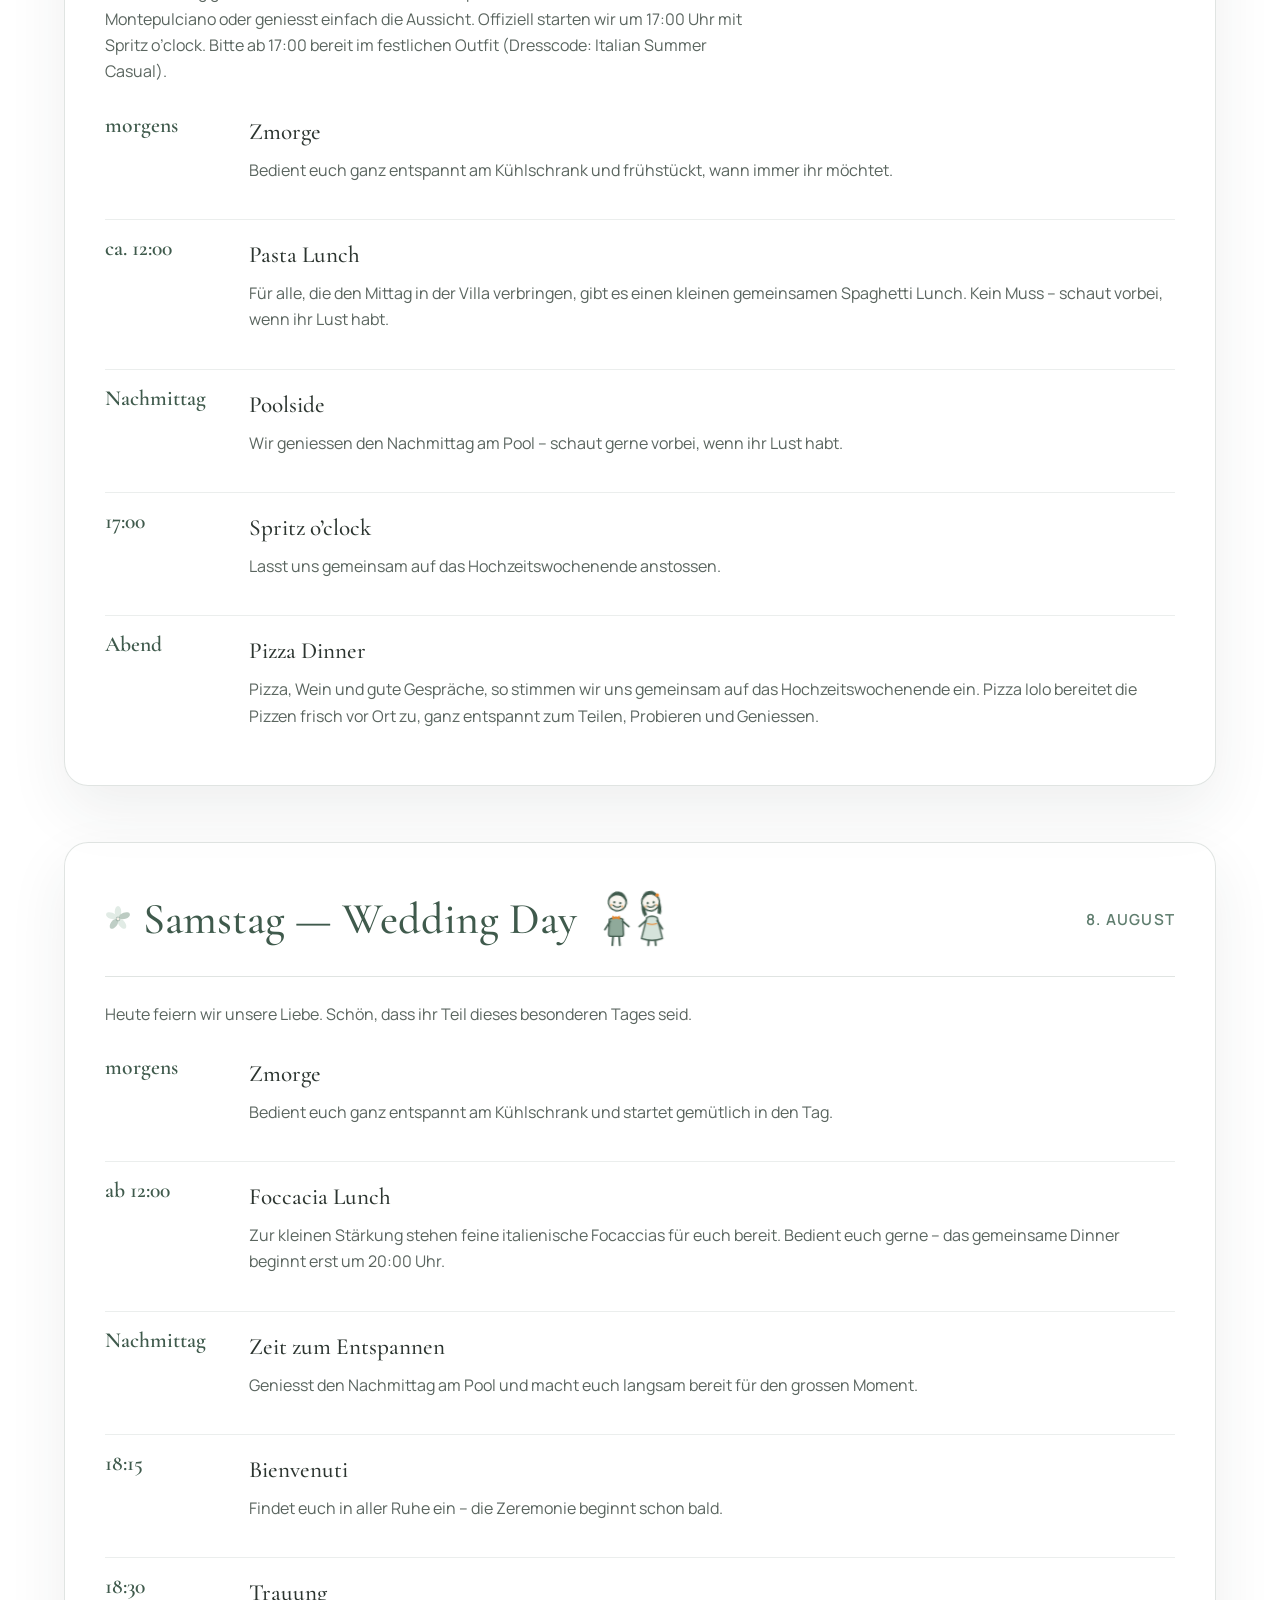
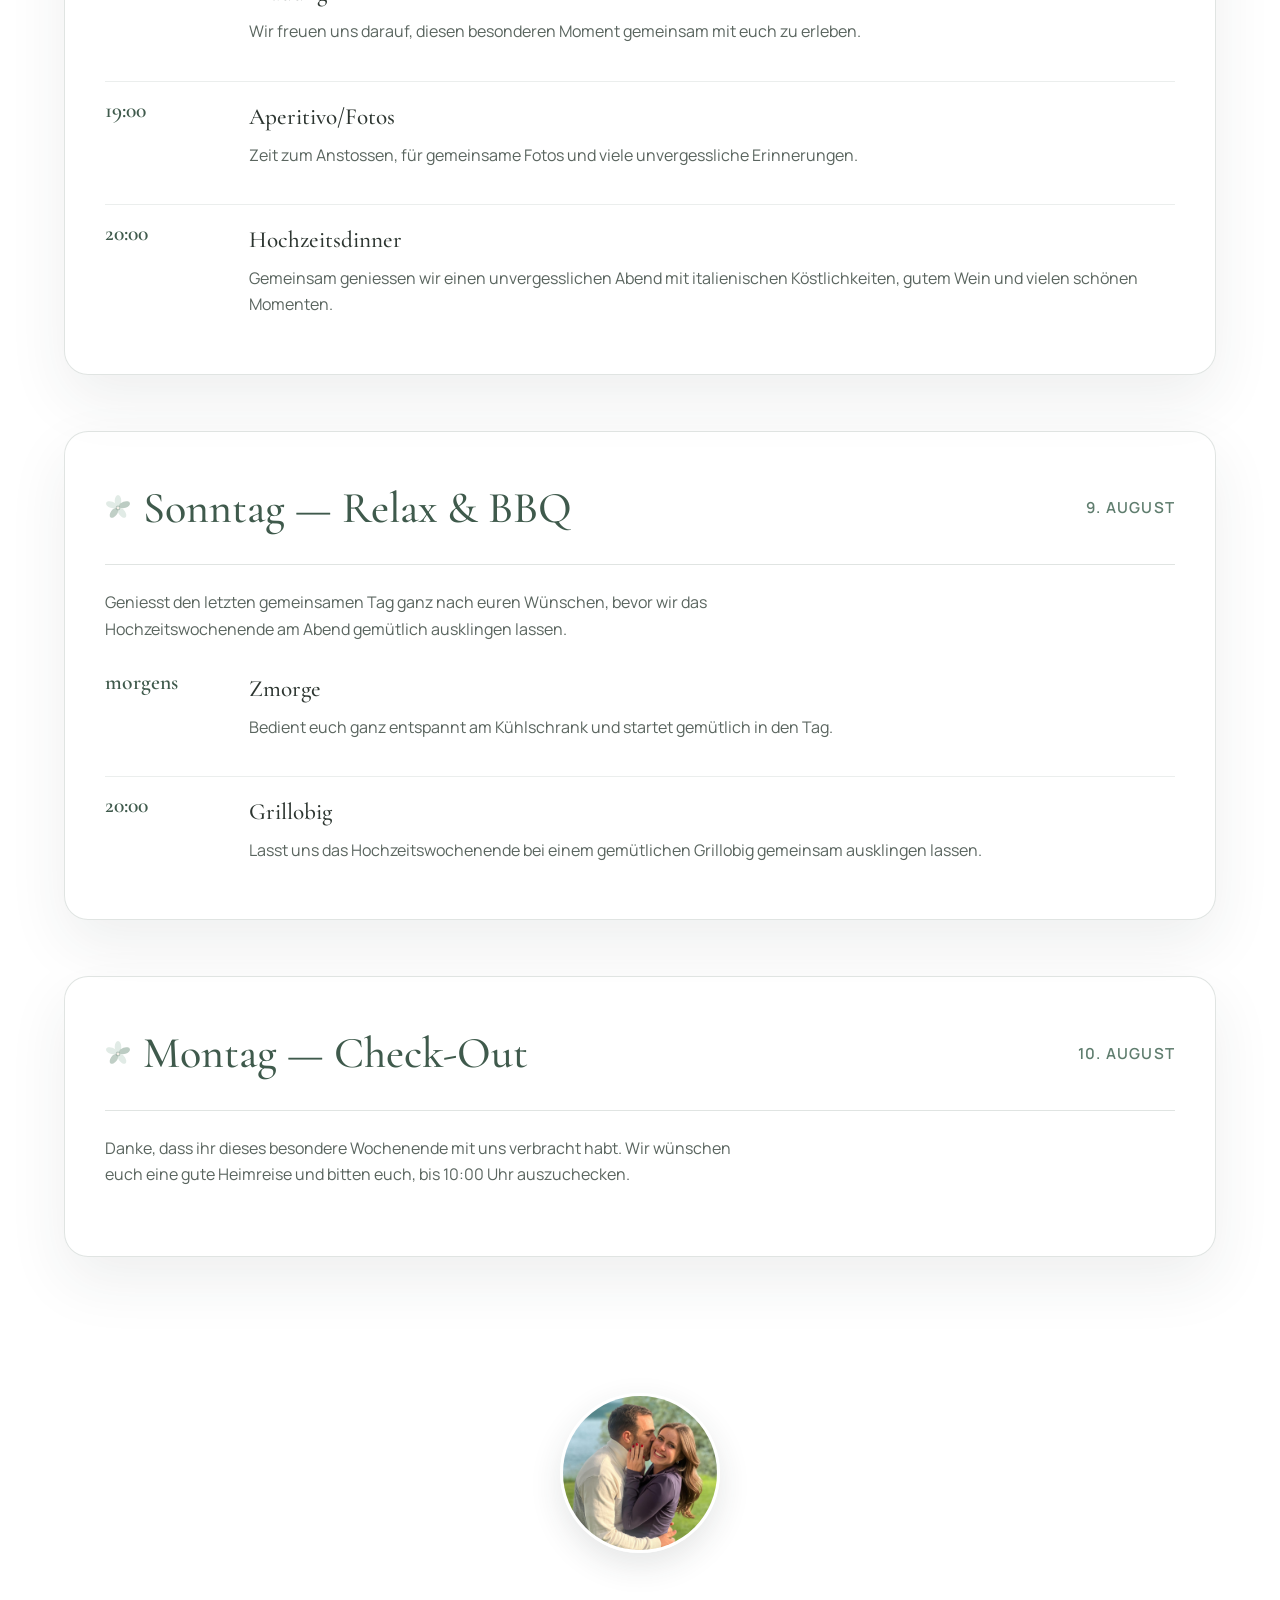
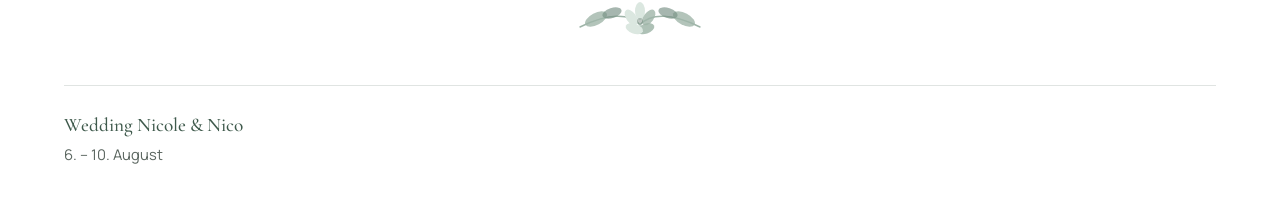
==== commit d9078e4c: "cute animation" ====
--- a/index.html
+++ b/index.html
@@ -226,6 +226,53 @@
                   aria-hidden="true"
                 />
                 <h3 class="day-title">Samstag — Wedding Day</h3>
+                <div class="surprise-anim" aria-hidden="true">
+                  <svg viewBox="0 0 120 95" xmlns="http://www.w3.org/2000/svg" width="90" height="71" fill="none">
+                    <g class="character boy">
+                      <line x1="32" y1="70" x2="31" y2="82" stroke="#3f5a4c" stroke-width="2.4" stroke-linecap="round"/>
+                      <line x1="40" y1="70" x2="41" y2="82" stroke="#3f5a4c" stroke-width="2.4" stroke-linecap="round"/>
+                      <path d="M27 47 Q36 42 45 47 L46 67 Q46 70 43 70 L29 70 Q26 70 26 67 Z" fill="#8fa99a" stroke="#3f5a4c" stroke-width="1.8"/>
+                      <line x1="28" y1="50" x2="21" y2="61" stroke="#3f5a4c" stroke-width="2.2" stroke-linecap="round"/>
+                      <line x1="45" y1="50" x2="53" y2="57" stroke="#3f5a4c" stroke-width="2.2" stroke-linecap="round"/>
+                      <path d="M36 45 L31 42 L31 48 Z M36 45 L41 42 L41 48 Z" fill="#e8872d"/>
+                      <circle cx="36" cy="45" r="1.6" fill="#e8872d"/>
+                      <g class="boy-head">
+                        <circle cx="36" cy="24" r="12" fill="#f8f5ef" stroke="#3f5a4c" stroke-width="2"/>
+                        <path d="M24.5 22 Q26 10 36 10 Q46 10 47.5 22 Q42 15 36 15 Q30 15 24.5 22 Z" fill="#3f5a4c"/>
+                        <circle cx="32" cy="25" r="1.5" fill="#3f5a4c"/>
+                        <circle cx="40" cy="25" r="1.5" fill="#3f5a4c"/>
+                        <path d="M31 29 Q36 33 41 29" stroke="#3f5a4c" stroke-width="1.6" stroke-linecap="round"/>
+                        <circle cx="28.5" cy="29" r="1.6" fill="#e8872d" opacity="0.45"/>
+                        <circle cx="43.5" cy="29" r="1.6" fill="#e8872d" opacity="0.45"/>
+                      </g>
+                    </g>
+                    <g class="character girl">
+                      <line x1="80" y1="72" x2="79" y2="82" stroke="#3f5a4c" stroke-width="2.4" stroke-linecap="round"/>
+                      <line x1="88" y1="72" x2="89" y2="82" stroke="#3f5a4c" stroke-width="2.4" stroke-linecap="round"/>
+                      <path d="M77 45 Q84 41 91 45 L98 73 Q84 78 70 73 Z" fill="#d5e3db" stroke="#3f5a4c" stroke-width="1.8"/>
+                      <path d="M78 53 Q84 55 90 53" stroke="#e8872d" stroke-width="1.5" stroke-linecap="round" fill="none"/>
+                      <line x1="91" y1="49" x2="98" y2="60" stroke="#3f5a4c" stroke-width="2.2" stroke-linecap="round"/>
+                      <line x1="76" y1="49" x2="67" y2="57" stroke="#3f5a4c" stroke-width="2.2" stroke-linecap="round"/>
+                      <g class="girl-head">
+                        <path d="M72.5 22 Q69 34 73 42 L77 40 Q74 30 75.5 22 Z" fill="#3f5a4c"/>
+                        <path d="M95.5 22 Q99 34 95 42 L91 40 Q94 30 92.5 22 Z" fill="#3f5a4c"/>
+                        <circle cx="84" cy="24" r="12" fill="#f8f5ef" stroke="#3f5a4c" stroke-width="2"/>
+                        <path d="M72.5 22 Q74 9 84 9 Q94 9 95.5 22 Q90 14 84 14 Q78 14 72.5 22 Z" fill="#3f5a4c"/>
+                        <circle cx="94" cy="16" r="2.4" fill="#e8872d"/>
+                        <circle cx="80" cy="25" r="1.5" fill="#3f5a4c"/>
+                        <circle cx="88" cy="25" r="1.5" fill="#3f5a4c"/>
+                        <path d="M79 29 Q84 33 89 29" stroke="#3f5a4c" stroke-width="1.6" stroke-linecap="round"/>
+                        <circle cx="76.5" cy="29" r="1.6" fill="#e8872d" opacity="0.45"/>
+                        <circle cx="91.5" cy="29" r="1.6" fill="#e8872d" opacity="0.45"/>
+                      </g>
+                    </g>
+                    <g class="hearts">
+                      <path class="heart heart--1" d="M61 68 C61 68 54 62 54 57.5 C54 54.5 57 53 61 56 C65 53 68 54.5 68 57.5 C68 62 61 68 61 68 Z" fill="#e8872d"/>
+                      <path class="heart heart--2" d="M54 68 C54 68 49 64 49 60.8 C49 58.6 51 57.5 54 59.6 C57 57.5 59 58.6 59 60.8 C59 64 54 68 54 68 Z" fill="#e8872d" opacity="0.85"/>
+                      <path class="heart heart--3" d="M68 68 C68 68 63 64 63 60.8 C63 58.6 65 57.5 68 59.6 C71 57.5 73 58.6 73 60.8 C73 64 68 68 68 68 Z" fill="#e8872d" opacity="0.85"/>
+                    </g>
+                  </svg>
+                </div>
               </div>
               <p class="day-date">8. August</p>
             </header>
--- a/css/styles.css
+++ b/css/styles.css
@@ -603,6 +603,191 @@
   }
 }
 
+@keyframes surprise-appear-boy {
+  from {
+    opacity: 0;
+    transform: translateX(-1.2rem) scale(0.85);
+  }
+  to {
+    opacity: 1;
+    transform: translateX(0) scale(1);
+  }
+}
+
+@keyframes surprise-appear-girl {
+  from {
+    opacity: 0;
+    transform: translateX(1.2rem) scale(0.85);
+  }
+  to {
+    opacity: 1;
+    transform: translateX(0) scale(1);
+  }
+}
+
+@keyframes head-lean-right {
+  from {
+    transform: rotate(0deg);
+  }
+  60% {
+    transform: rotate(11deg);
+  }
+  to {
+    transform: rotate(8deg);
+  }
+}
+
+@keyframes head-lean-left {
+  from {
+    transform: rotate(0deg);
+  }
+  60% {
+    transform: rotate(-11deg);
+  }
+  to {
+    transform: rotate(-8deg);
+  }
+}
+
+@keyframes heart-float-center {
+  0% {
+    opacity: 0;
+    transform: translateY(0.5rem) scale(0.35);
+  }
+  14% {
+    opacity: 1;
+    transform: translateY(0) scale(1);
+  }
+  80% {
+    opacity: 0.95;
+  }
+  100% {
+    opacity: 0;
+    transform: translateY(-3.9rem) translateX(0.12rem) scale(0.7);
+  }
+}
+
+@keyframes heart-float-left {
+  0% {
+    opacity: 0;
+    transform: translate(0, 0.4rem) scale(0.3);
+  }
+  16% {
+    opacity: 0.9;
+    transform: translate(-0.15rem, 0) scale(0.9);
+  }
+  80% {
+    opacity: 0.85;
+  }
+  100% {
+    opacity: 0;
+    transform: translate(-1.15rem, -3.2rem) scale(0.55);
+  }
+}
+
+@keyframes heart-float-right {
+  0% {
+    opacity: 0;
+    transform: translate(0, 0.4rem) scale(0.3);
+  }
+  16% {
+    opacity: 0.9;
+    transform: translate(0.15rem, 0) scale(0.9);
+  }
+  80% {
+    opacity: 0.85;
+  }
+  100% {
+    opacity: 0;
+    transform: translate(1.15rem, -3.2rem) scale(0.55);
+  }
+}
+
+.surprise-anim {
+  display: inline-flex;
+  align-items: center;
+  flex-shrink: 0;
+  opacity: 0;
+  transform: scale(0.9);
+  transition: opacity 0.15s ease, transform 0.4s ease;
+}
+
+:where(.is-visible) .surprise-anim {
+  opacity: 1;
+  transform: scale(1);
+}
+
+.surprise-anim svg {
+  display: block;
+  overflow: visible;
+}
+
+.surprise-anim .boy-head,
+.surprise-anim .girl-head,
+.surprise-anim .heart {
+  transform-box: view-box;
+}
+
+.surprise-anim .boy,
+.surprise-anim .girl {
+  opacity: 0;
+}
+
+:where(.is-visible) .surprise-anim .boy {
+  animation: surprise-appear-boy 0.6s ease-out forwards;
+}
+
+:where(.is-visible) .surprise-anim .girl {
+  animation: surprise-appear-girl 0.6s ease-out forwards;
+  animation-delay: 0.15s;
+}
+
+.surprise-anim .boy-head {
+  transform-origin: 36px 37px;
+}
+
+.surprise-anim .girl-head {
+  transform-origin: 84px 37px;
+}
+
+:where(.is-visible) .surprise-anim .boy-head {
+  animation: head-lean-right 0.9s ease-in-out forwards;
+  animation-delay: 0.7s;
+}
+
+:where(.is-visible) .surprise-anim .girl-head {
+  animation: head-lean-left 0.9s ease-in-out forwards;
+  animation-delay: 0.85s;
+}
+
+.surprise-anim .heart {
+  opacity: 0;
+}
+
+.surprise-anim .heart--1 {
+  transform-origin: 61px 60px;
+}
+
+.surprise-anim .heart--2 {
+  transform-origin: 54px 62px;
+}
+
+.surprise-anim .heart--3 {
+  transform-origin: 68px 62px;
+}
+
+:where(.is-visible) .surprise-anim .heart--1 {
+  animation: heart-float-center 3s ease-out 1.3s infinite;
+}
+
+:where(.is-visible) .surprise-anim .heart--2 {
+  animation: heart-float-left 3s ease-out 1.9s infinite;
+}
+
+:where(.is-visible) .surprise-anim .heart--3 {
+  animation: heart-float-right 3s ease-out 2.5s infinite;
+}
+
 @media (max-width: 800px) {
   .event {
     grid-template-columns: 1fr;
@@ -653,6 +838,29 @@
   .flora--corner-br {
     transform: rotate(18deg) scaleX(-1);
   }
+
+  .surprise-anim,
+  :where(.is-visible) .surprise-anim {
+    opacity: 1;
+    transform: none;
+  }
+
+  .surprise-anim .boy,
+  .surprise-anim .girl,
+  .surprise-anim .boy-head,
+  .surprise-anim .girl-head,
+  .surprise-anim .heart,
+  :where(.is-visible) .surprise-anim .boy,
+  :where(.is-visible) .surprise-anim .girl,
+  :where(.is-visible) .surprise-anim .boy-head,
+  :where(.is-visible) .surprise-anim .girl-head,
+  :where(.is-visible) .surprise-anim .heart--1,
+  :where(.is-visible) .surprise-anim .heart--2,
+  :where(.is-visible) .surprise-anim .heart--3 {
+    animation: none;
+    opacity: 1;
+    transform: none;
+  }
 }
 
 @media (max-width: 700px) {
